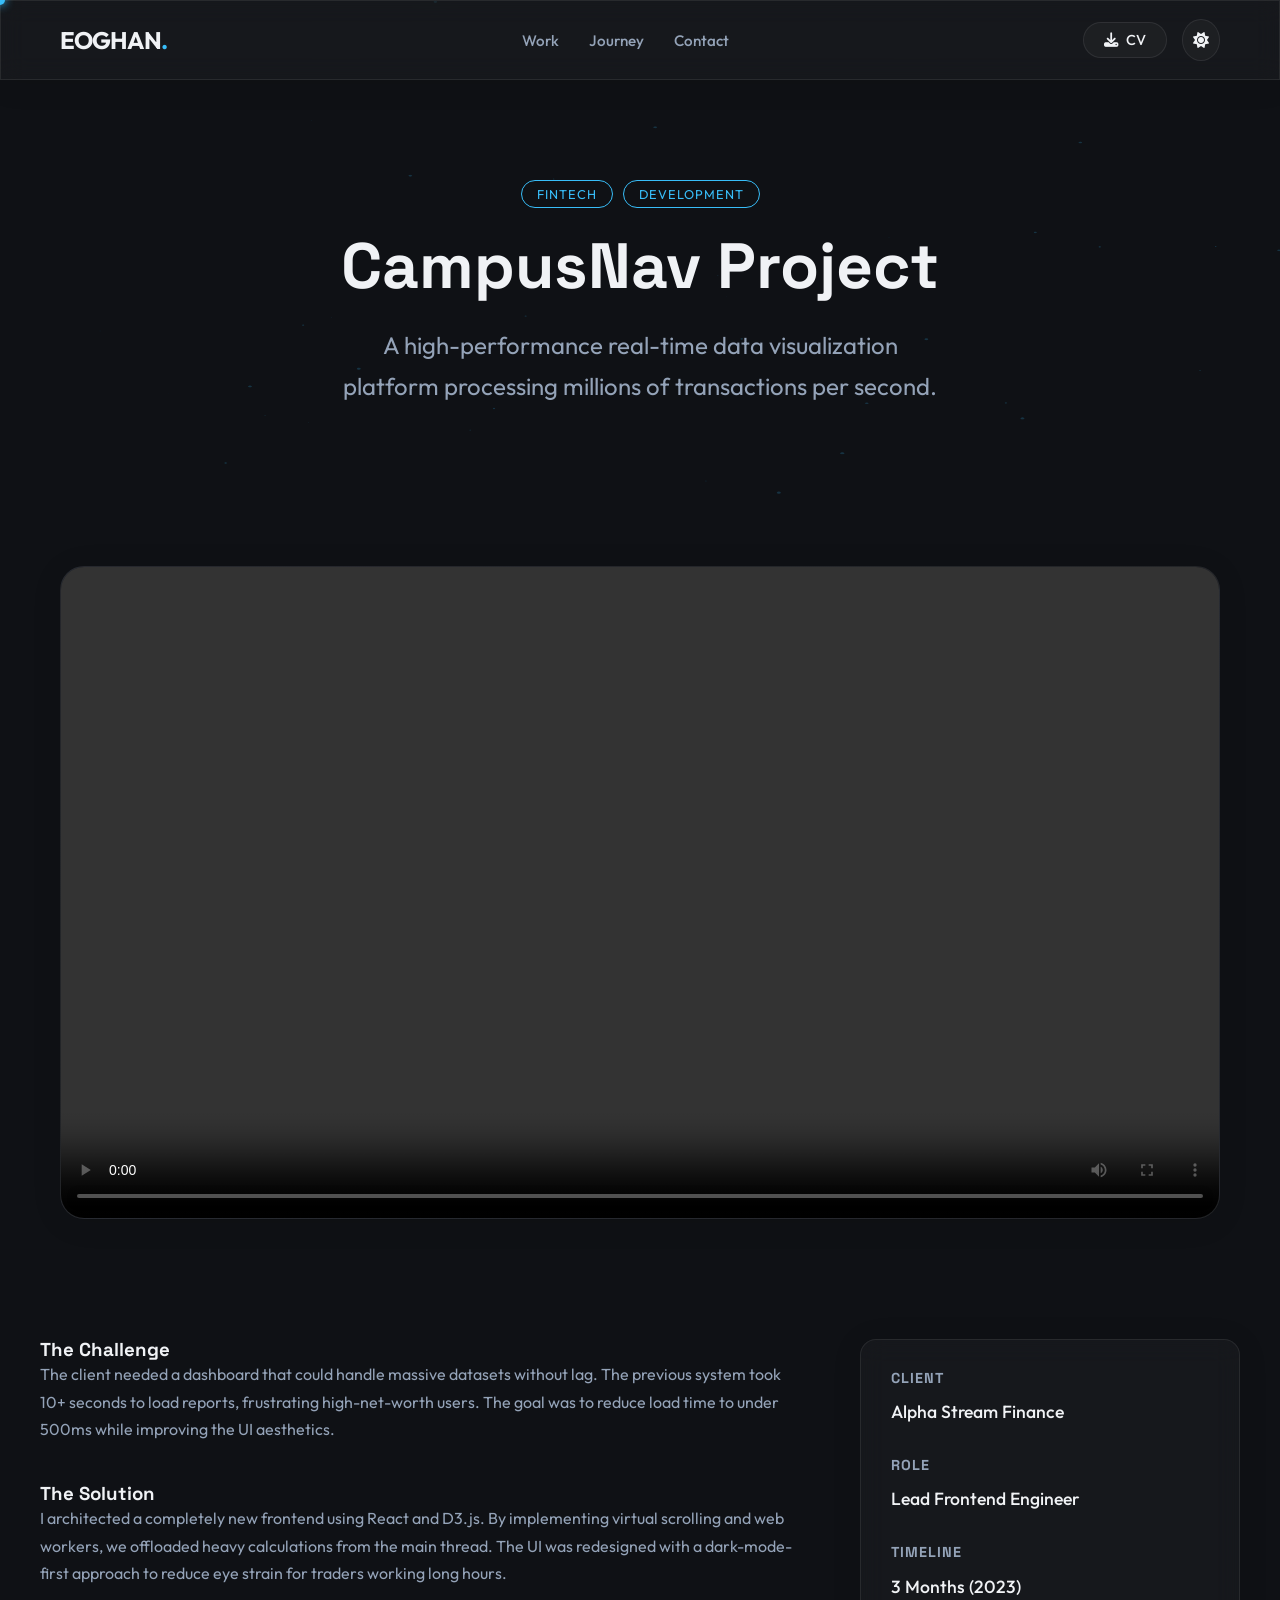
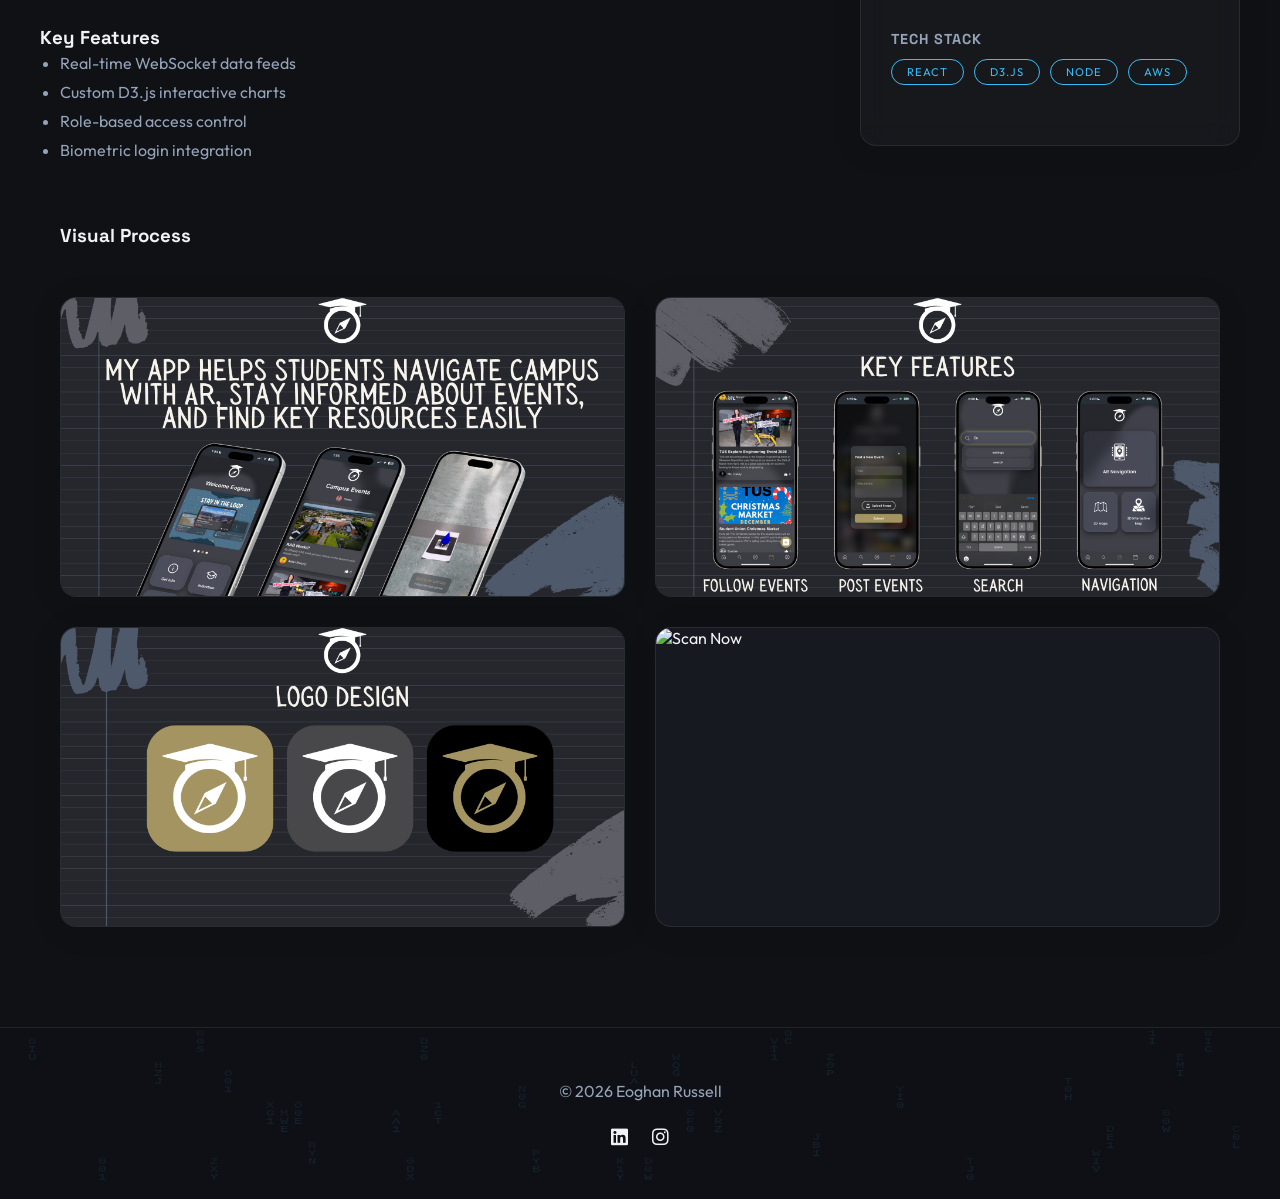
==== campusnav/index.html @ 0f32c93b "Update index.html" ====
<!DOCTYPE html>
<html lang="en">
<head>
    <meta charset="UTF-8">
    <meta name="viewport" content="width=device-width, initial-scale=1.0">
    <title>CampusNav Project</title>
    
    <link rel="icon" href="data:image/svg+xml,<svg xmlns=%22http://www.w3.org/2000/svg%22 viewBox=%220 0 100 100%22><text y=%22.9em%22 font-size=%2290%22 font-weight=%22bold%22 fill=%22%2338bdf8%22>E</text></svg>">

    <link rel="preconnect" href="https://fonts.googleapis.com">
    <link rel="preconnect" href="https://fonts.gstatic.com" crossorigin>
    <link href="https://fonts.googleapis.com/css2?family=Outfit:wght@300;400;600;800&family=Space+Grotesk:wght@300;500;700&display=swap" rel="stylesheet">
    <link rel="stylesheet" href="https://cdnjs.cloudflare.com/ajax/libs/font-awesome/6.4.0/css/all.min.css">

    <style>
        /* =========================================
           1. SHARED THEME & VARIABLES
           ========================================= */
        :root {
            --bg-color: #0f1115;
            --bg-secondary: #161920;
            --text-main: #f0f2f5;
            --text-muted: #94a3b8;
            --accent-main: #38bdf8; 
            --accent-glow: rgba(56, 189, 248, 0.4);
            --glass-bg: rgba(255, 255, 255, 0.03);
            --glass-border: rgba(255, 255, 255, 0.08);
            --shadow-soft: 0 10px 40px -10px rgba(0,0,0,0.5);
            --radius-sm: 8px;
            --radius-md: 16px;
            --radius-lg: 24px;
            --font-head: 'Space Grotesk', sans-serif;
            --font-body: 'Outfit', sans-serif;
            --nav-height: 80px;
        }

        [data-theme="light"] {
            --bg-color: #f8fafc;
            --bg-secondary: #ffffff;
            --text-main: #1e293b;
            --text-muted: #64748b;
            --accent-main: #0284c7; 
            --accent-glow: rgba(2, 132, 199, 0.3);
            --glass-bg: rgba(255, 255, 255, 0.6);
            --glass-border: rgba(0, 0, 0, 0.08);
            --shadow-soft: 0 10px 30px -10px rgba(0,0,0,0.1);
        }

        /* =========================================
           2. GLOBAL UTILITIES
           ========================================= */
        * { margin: 0; padding: 0; box-sizing: border-box; scroll-behavior: smooth; cursor: none; }
        
        body {
            background-color: var(--bg-color);
            color: var(--text-main);
            font-family: var(--font-body);
            overflow-x: hidden;
            transition: background-color 0.4s ease, color 0.4s ease;
        }

        /* ANIMATION WRAPPER */
        main {
            opacity: 0;
            transform: scale(0.98) translateY(20px);
            transition: opacity 0.8s ease-out, transform 0.8s cubic-bezier(0.22, 1, 0.36, 1);
        }
        
        main.loaded {
            opacity: 1;
            transform: scale(1) translateY(0);
        }

        ::-webkit-scrollbar { width: 8px; }
        ::-webkit-scrollbar-track { background: var(--bg-color); }
        ::-webkit-scrollbar-thumb { background: var(--accent-main); border-radius: 4px; }
        
        h1, h2, h3, h4 { font-family: var(--font-head); line-height: 1.2; }
        p { line-height: 1.7; margin-bottom: 20px; color: var(--text-muted); }
        a { text-decoration: none; color: inherit; transition: 0.3s; }
        ul { list-style: none; padding: 0; margin: 0; }

        .container { max-width: 1200px; margin: 0 auto; padding: 0 20px; }
        
        .glass {
            background: var(--glass-bg); backdrop-filter: blur(12px);
            -webkit-backdrop-filter: blur(12px); border: 1px solid var(--glass-border);
            box-shadow: 0 4px 30px rgba(0, 0, 0, 0.1);
        }

        /* =========================================
           3. CURSOR & NAV
           ========================================= */
        .cursor-dot {
            position: fixed; top: 0; left: 0; transform: translate(-50%, -50%);
            border-radius: 50%; z-index: 9999; pointer-events: none;
            width: 10px; height: 10px; background-color: var(--accent-main);
            box-shadow: 0 0 10px var(--accent-main); transition: width 0.2s, height 0.2s;
        }
        body.hovering .cursor-dot { width: 20px; height: 20px; opacity: 0.8; }
        
        .scroll-progress {
            position: fixed; top: 0; left: 0; height: 3px; background: var(--accent-main);
            width: 0%; z-index: 1001; transition: width 0.1s;
        }

        .navbar {
            position: fixed; top: 0; left: 0; width: 100%; height: var(--nav-height);
            z-index: 1000; transition: 0.4s; display: flex; align-items: center;
        }
        .navbar.scrolled {
            height: 70px; background: var(--bg-secondary);
            border-bottom: 1px solid var(--glass-border); opacity: 0.95;
        }
        .nav-container { display: flex; justify-content: space-between; align-items: center; width: 100%; }
        .logo { font-size: 1.5rem; font-weight: 700; letter-spacing: -1px; }
        
        .nav-links { display: flex; gap: 30px; align-items: center; list-style: none; }
        .nav-link { position: relative; font-weight: 500; font-size: 0.95rem; color: var(--text-muted); text-decoration: none; }
        .nav-link:hover { color: var(--accent-main); }
        
        .nav-actions { display: flex; align-items: center; gap: 15px; }
        .btn-cv {
            padding: 8px 20px; border: 1px solid var(--glass-border); background: var(--glass-bg);
            border-radius: 50px; font-size: 0.9rem; display: flex; align-items: center; gap: 8px;
            transition: 0.3s; color: var(--text-main); font-weight: 500;
        }
        .btn-cv:hover { border-color: var(--accent-main); color: var(--accent-main); background: rgba(56, 189, 248, 0.1); }
        .theme-toggle {
            cursor: pointer; padding: 10px; border-radius: 50%;
            background: var(--glass-bg); border: 1px solid var(--glass-border);
            color: var(--text-main); transition: 0.3s;
        }
        .theme-toggle:hover { background: var(--accent-main); color: #fff; }

        /* =========================================
           4. CASE STUDY STYLES
           ========================================= */
        .project-hero {
            position: relative; padding: 180px 0 100px; text-align: center;
        }
        .project-tags {
            display: inline-flex; gap: 10px; margin-bottom: 20px;
        }
        .tag {
            font-size: 0.8rem; padding: 5px 15px; border-radius: 50px;
            border: 1px solid var(--accent-main); color: var(--accent-main); letter-spacing: 1px;
            text-transform: uppercase;
        }
        .project-title {
            font-size: 4rem; margin-bottom: 20px;
        }
        .project-subtitle {
            font-size: 1.5rem; color: var(--text-muted); max-width: 600px; margin: 0 auto;
        }
        
        .project-image-showcase {
            width: 100%;
            /* This forces the box to always be 16:9 */
            aspect-ratio: 16 / 9; 
            height: auto; /* Allow height to adjust automatically */
            
            border-radius: var(--radius-lg); 
            margin: 60px 0;
            background: linear-gradient(135deg, var(--bg-secondary), var(--bg-color));
            border: 1px solid var(--glass-border); 
            overflow: hidden;
            display: flex; 
            align-items: center; 
            justify-content: center; 
            position: relative;
        }
        
        /* Video Styling */
        .project-video {
            width: 100%; 
            height: 100%; 
            object-fit: cover; 
            display: block; /* Removes extra space below video */
        }

        .content-block { padding: 60px 0; }
        .grid-2 { display: grid; grid-template-columns: 1fr 0.5fr; gap: 60px; }
        
        .info-card h4 { font-size: 0.9rem; text-transform: uppercase; letter-spacing: 1px; color: var(--text-muted); margin-bottom: 10px; }
        .info-card p { font-size: 1.1rem; color: var(--text-main); font-weight: 500; }
        .info-card { margin-bottom: 30px; }

        .gallery-grid { display: grid; grid-template-columns: 1fr 1fr; gap: 30px; margin: 50px 0; }
        .gallery-item {
            height: 300px; background: var(--bg-secondary); border-radius: var(--radius-md);
            border: 1px solid var(--glass-border); 
            display: flex; align-items: center; justify-content: center;
            overflow: hidden; /* Ensures image stays inside rounded corners */
            transition: 0.3s;
        }
        .gallery-item img {
            width: 100%; height: 100%; object-fit: cover;
            transition: transform 0.5s ease;
        }
        .gallery-item:hover { transform: translateY(-5px); box-shadow: var(--shadow-soft); }
        .gallery-item:hover img { transform: scale(1.05); }

        .btn-primary {
            padding: 12px 30px; border-radius: 50px; font-weight: 600; cursor: pointer;
            border: none; transition: 0.3s; display: inline-flex; align-items: center; gap: 10px;
            background: var(--accent-main); color: #fff;
        }
        [data-theme="dark"] .btn-primary { color: #000; }

        footer {
            position: relative; padding: 50px 0; text-align: center; border-top: 1px solid var(--glass-border); 
            margin-top: 100px; overflow: hidden;
        }
        #matrix-canvas { position: absolute; top: 0; left: 0; width: 100%; height: 100%; z-index: 0; opacity: 0.1; }
        .footer-content { position: relative; z-index: 1; }
        #particles-js { position: absolute; top: 0; left: 0; width: 100%; height: 100%; z-index: -1; }

        @media (max-width: 900px) {
            * { cursor: default; } 
            .cursor-dot { display: none; }
            .nav-links { display: none; }
            .nav-actions { margin-left: auto; } 
            
            .container { padding: 0 30px !important; }
            .project-hero { padding: 120px 0 60px; }
            
            .grid-2 { grid-template-columns: 1fr; gap: 30px; }
            .project-title { font-size: 2.5rem; }
            .gallery-grid { grid-template-columns: 1fr; }
       
        }
    </style>
</head>
<body data-theme="dark">

    <div class="cursor-dot" data-cursor-dot></div>
    <div class="scroll-progress" id="scrollProgress"></div>

    <nav class="navbar glass">
        <div class="container nav-container">
            <a href="/" class="logo">EOGHAN<span style="color:var(--accent-main)">.</span></a>
            <ul class="nav-links">
                <li><a href="#" class="nav-link" data-target="projects">Work</a></li>
                <li><a href="#" class="nav-link" data-target="about">Journey</a></li>
                <li><a href="#" class="nav-link" data-target="contact">Contact</a></li>
            </ul>
            <div class="nav-actions">
                <a href="../assets/CV_Eoghan_Russell.pdf" class="btn-cv" download><i class="fas fa-download"></i> CV</a>
                <div class="theme-toggle" id="theme-btn"><i class="fas fa-sun"></i></div>
            </div>
        </div>
    </nav>

    <main>
        <header class="project-hero">
            <canvas id="particles-js"></canvas>
            <div class="container">
                <div class="project-tags">
                    <span class="tag">Fintech</span>
                    <span class="tag">Development</span>
                </div>
                <h1 class="project-title">CampusNav Project</h1>
                <p class="project-subtitle">A high-performance real-time data visualization platform processing millions of transactions per second.</p>
            </div>
        </header>

        <div class="container">
            <div class="project-image-showcase glass">
                <video class="project-video" controls>
                    <source src="../assets/campusnavvid.mp4" type="video/mp4">
                    Your browser does not support the video tag.
                </video>
            </div>
        </div>

        <section class="container content-block">
            <div class="grid-2">
                <div class="main-text">
                    <h3>The Challenge</h3>
                    <p>The client needed a dashboard that could handle massive datasets without lag. The previous system took 10+ seconds to load reports, frustrating high-net-worth users. The goal was to reduce load time to under 500ms while improving the UI aesthetics.</p>
                    
                    <h3 style="margin-top:40px;">The Solution</h3>
                    <p>I architected a completely new frontend using React and D3.js. By implementing virtual scrolling and web workers, we offloaded heavy calculations from the main thread. The UI was redesigned with a dark-mode-first approach to reduce eye strain for traders working long hours.</p>
                    
                    <h3 style="margin-top:40px;">Key Features</h3>
                    <ul style="list-style:disc; padding-left:20px; color:var(--text-muted); line-height:1.8;">
                        <li>Real-time WebSocket data feeds</li>
                        <li>Custom D3.js interactive charts</li>
                        <li>Role-based access control</li>
                        <li>Biometric login integration</li>
                    </ul>
                </div>

                <div class="sidebar glass" style="padding: 30px; border-radius: var(--radius-md); height: fit-content;">
                    <div class="info-card">
                        <h4>Client</h4>
                        <p>Alpha Stream Finance</p>
                    </div>
                    <div class="info-card">
                        <h4>Role</h4>
                        <p>Lead Frontend Engineer</p>
                    </div>
                    <div class="info-card">
                        <h4>Timeline</h4>
                        <p>3 Months (2023)</p>
                    </div>
                    <div class="info-card">
                        <h4>Tech Stack</h4>
                        <div style="display:flex; flex-wrap:wrap; gap:10px; margin-top:10px;">
                            <span class="tag" style="font-size:0.7rem;">React</span>
                            <span class="tag" style="font-size:0.7rem;">D3.js</span>
                            <span class="tag" style="font-size:0.7rem;">Node</span>
                            <span class="tag" style="font-size:0.7rem;">AWS</span>
                        </div>
                    </div>
                </div>
            </div>
        </section>

        <section class="container">
            <h3>Visual Process</h3>
            <div class="gallery-grid">
                <div class="gallery-item glass">
                    <img src="../assets/apphelps.png" alt="App Helps">
                </div>
                <div class="gallery-item glass">
                    <img src="../assets/keyfeatures.png" alt="Key Features">
                </div>
                <div class="gallery-item glass">
                    <img src="../assets/logodesign.png" alt="Logo Design">
                </div>
                <div class="gallery-item glass">
                    <img src="../assets/scannow.png" alt="Scan Now">
                </div>
            </div>
        </section>

        <footer>
            <canvas id="matrix-canvas"></canvas>
            <div class="container footer-content">
                <p style="color:var(--text-muted)">&copy; 2026 Eoghan Russell</p>
                <div style="margin-top:20px; font-size:1.2rem;">
                    <a href="https://www.linkedin.com/in/eoghan-russell/" target="_blank">
                        <i class="fab fa-linkedin" style="margin:0 10px;"></i>
                    </a>
                    <a href="https://www.instagram.com/eoghanruss" target="_blank">
                        <i class="fab fa-instagram" style="margin:0 10px;"></i>
                    </a>
                </div>
            </div>
        </footer>
    </main>


    <script>
        // TRIGGER PAGE ANIMATION
        window.addEventListener('load', () => {
            window.scrollTo(0, 0);
            document.querySelector('main').classList.add('loaded');
        });

        // 1. CURSOR
        const cursorDot = document.querySelector('[data-cursor-dot]');
        window.addEventListener('mousemove', function(e) {
            cursorDot.style.left = `${e.clientX}px`;
            cursorDot.style.top = `${e.clientY}px`;
        });
        document.querySelectorAll('a, button, .gallery-item').forEach(el => {
            el.addEventListener('mouseenter', () => document.body.classList.add('hovering'));
            el.addEventListener('mouseleave', () => document.body.classList.remove('hovering'));
        });

        // 2. SCROLL PROGRESS
        window.addEventListener('scroll', () => {
            const winScroll = document.body.scrollTop || document.documentElement.scrollTop;
            const height = document.documentElement.scrollHeight - document.documentElement.clientHeight;
            const scrolled = (winScroll / height) * 100;
            document.getElementById("scrollProgress").style.width = scrolled + "%";
            const nav = document.querySelector('.navbar');
            if(window.scrollY > 50) nav.classList.add('scrolled');
            else nav.classList.remove('scrolled');
        });

        // 3. THEME
        const themeBtn = document.getElementById('theme-btn');
        const body = document.body;
        if(body.getAttribute('data-theme') === 'light') { themeBtn.innerHTML = '<i class="fas fa-moon"></i>'; } 
        else { themeBtn.innerHTML = '<i class="fas fa-sun"></i>'; }
        themeBtn.addEventListener('click', () => {
            if(body.getAttribute('data-theme') === 'light') {
                body.setAttribute('data-theme', 'dark');
                themeBtn.innerHTML = '<i class="fas fa-sun"></i>';
            } else {
                body.setAttribute('data-theme', 'light');
                themeBtn.innerHTML = '<i class="fas fa-moon"></i>';
            }
        });

        // 4. PARTICLES
        const pCanvas = document.getElementById('particles-js');
        const pCtx = pCanvas.getContext('2d');
        pCanvas.width = window.innerWidth;
        pCanvas.height = window.innerHeight;
        let particles = [];
        class Particle {
            constructor() {
                this.x = Math.random() * pCanvas.width;
                this.y = Math.random() * pCanvas.height;
                this.size = Math.random() * 2;
                this.speedX = Math.random() * 0.5 - 0.25;
                this.speedY = Math.random() * 0.5 - 0.25;
            }
            update() {
                this.x += this.speedX; this.y += this.speedY;
                if(this.x > pCanvas.width || this.x < 0) this.speedX *= -1;
                if(this.y > pCanvas.height || this.y < 0) this.speedY *= -1;
            }
            draw() {
                const isLight = document.body.getAttribute('data-theme') === 'light';
                pCtx.fillStyle = isLight ? 'rgba(2, 132, 199, 0.2)' : 'rgba(56, 189, 248, 0.2)';
                pCtx.beginPath(); pCtx.arc(this.x, this.y, this.size, 0, Math.PI * 2); pCtx.fill();
            }
        }
        function initParticles() { particles = []; for(let j=0; j<40; j++) particles.push(new Particle()); }
        function animateParticles() {
            pCtx.clearRect(0,0, pCanvas.width, pCanvas.height);
            particles.forEach(p => { p.update(); p.draw(); });
            requestAnimationFrame(animateParticles);
        }
        initParticles(); animateParticles();

        // 5. MATRIX
        const mCanvas = document.getElementById('matrix-canvas');
        const mCtx = mCanvas.getContext('2d');
        mCanvas.width = window.innerWidth; mCanvas.height = 300;
        const letters = "01010101ABCDEFGHIJKLMNOPQRSTUVWXYZ";
        const fontSize = 14;
        const columns = mCanvas.width / fontSize;
        const drops = Array(Math.floor(columns)).fill(1);
        function drawMatrix() {
            const isLight = document.body.getAttribute('data-theme') === 'light';
            mCtx.fillStyle = isLight ? 'rgba(248, 250, 252, 0.1)' : 'rgba(15, 17, 21, 0.1)';
            mCtx.fillRect(0, 0, mCanvas.width, mCanvas.height);
            mCtx.fillStyle = isLight ? '#0284c7' : '#38bdf8';
            mCtx.font = fontSize + "px monospace";
            for(let k=0; k<drops.length; k++) {
                const text = letters.charAt(Math.floor(Math.random()*letters.length));
                mCtx.fillText(text, k*fontSize, drops[k]*fontSize);
                if(drops[k]*fontSize > mCanvas.height && Math.random() > 0.975) drops[k] = 0;
                drops[k]++;
            }
        }
        setInterval(drawMatrix, 50);

        // --- CLEAN URL NAVIGATION ---
        document.querySelectorAll('.nav-link').forEach(link => {
            link.addEventListener('click', (e) => {
                e.preventDefault();
                const section = link.getAttribute('data-target');
                sessionStorage.setItem('scrollTarget', section);
                window.location.href = '/'; 
            });
        });


        window.addEventListener('resize', () => {
            pCanvas.width = window.innerWidth;
            mCanvas.width = window.innerWidth;
            initParticles();
        });
    </script>
</body>
</html>
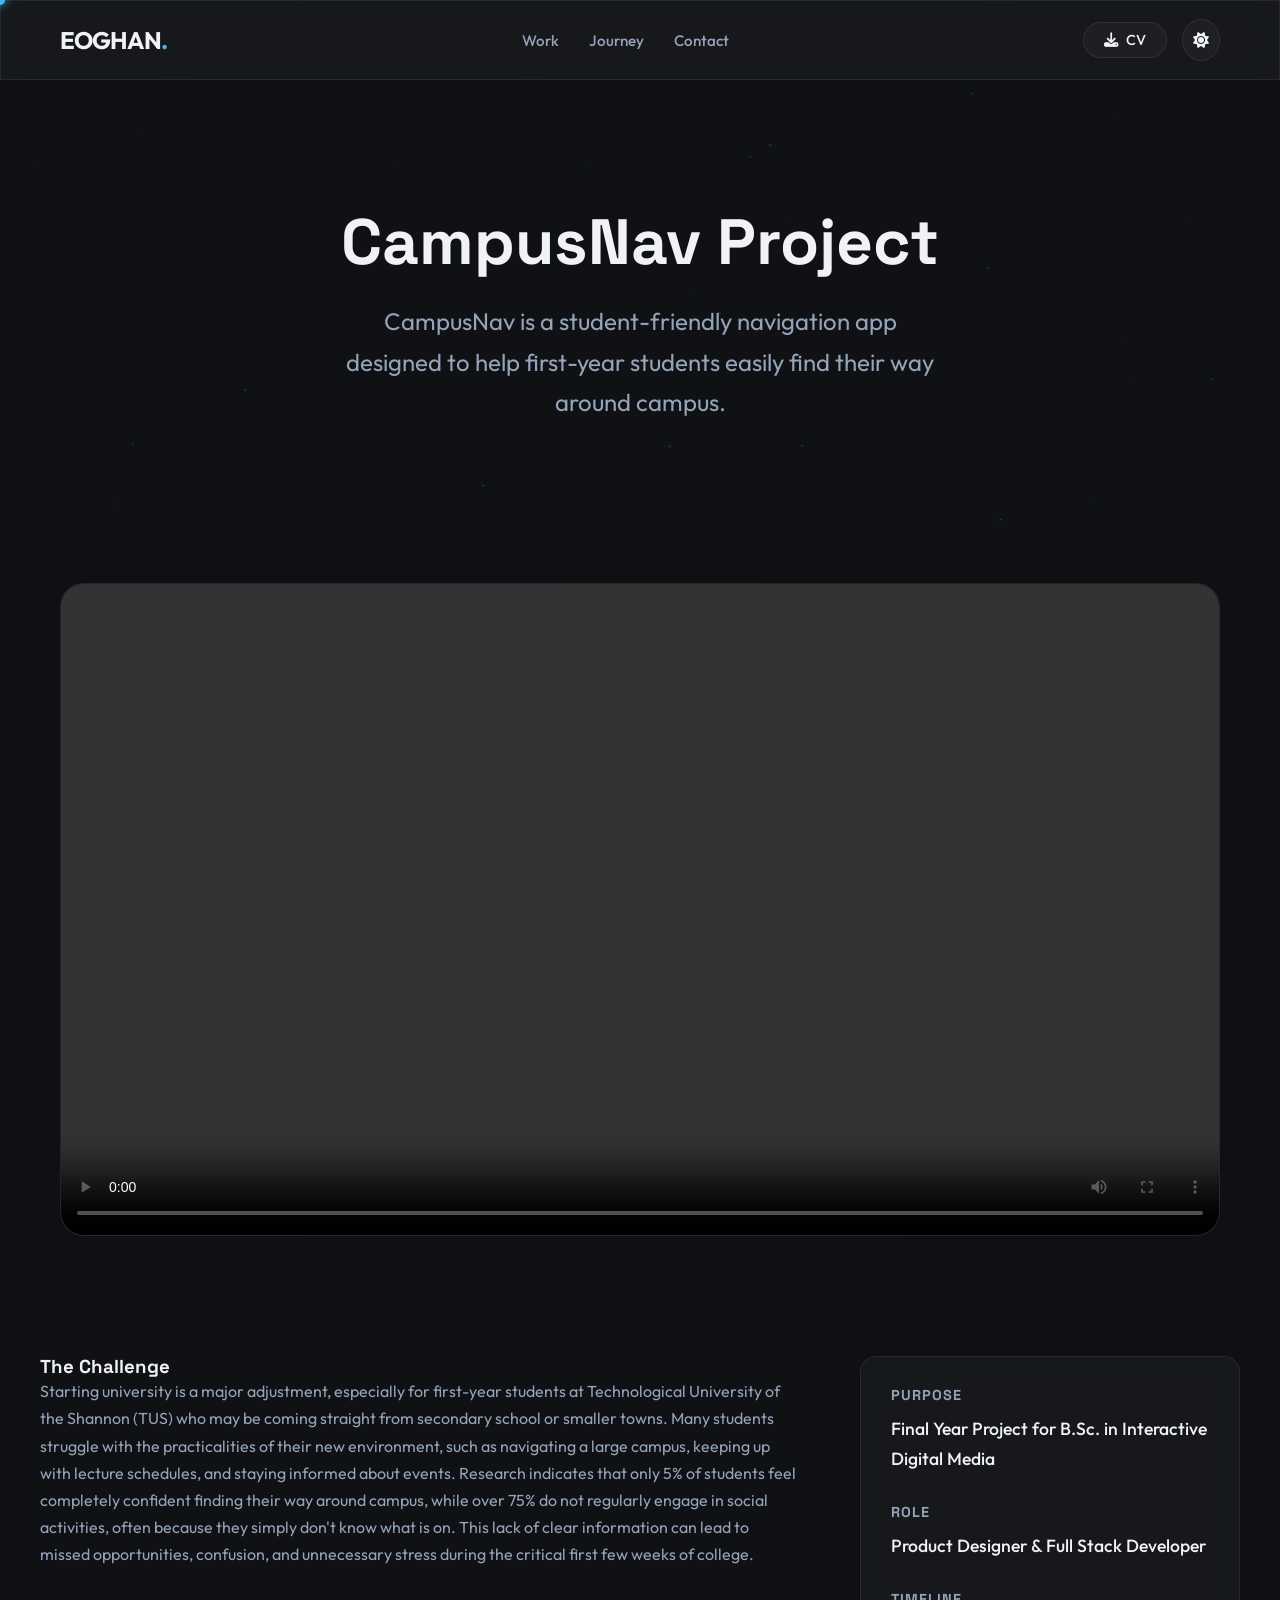
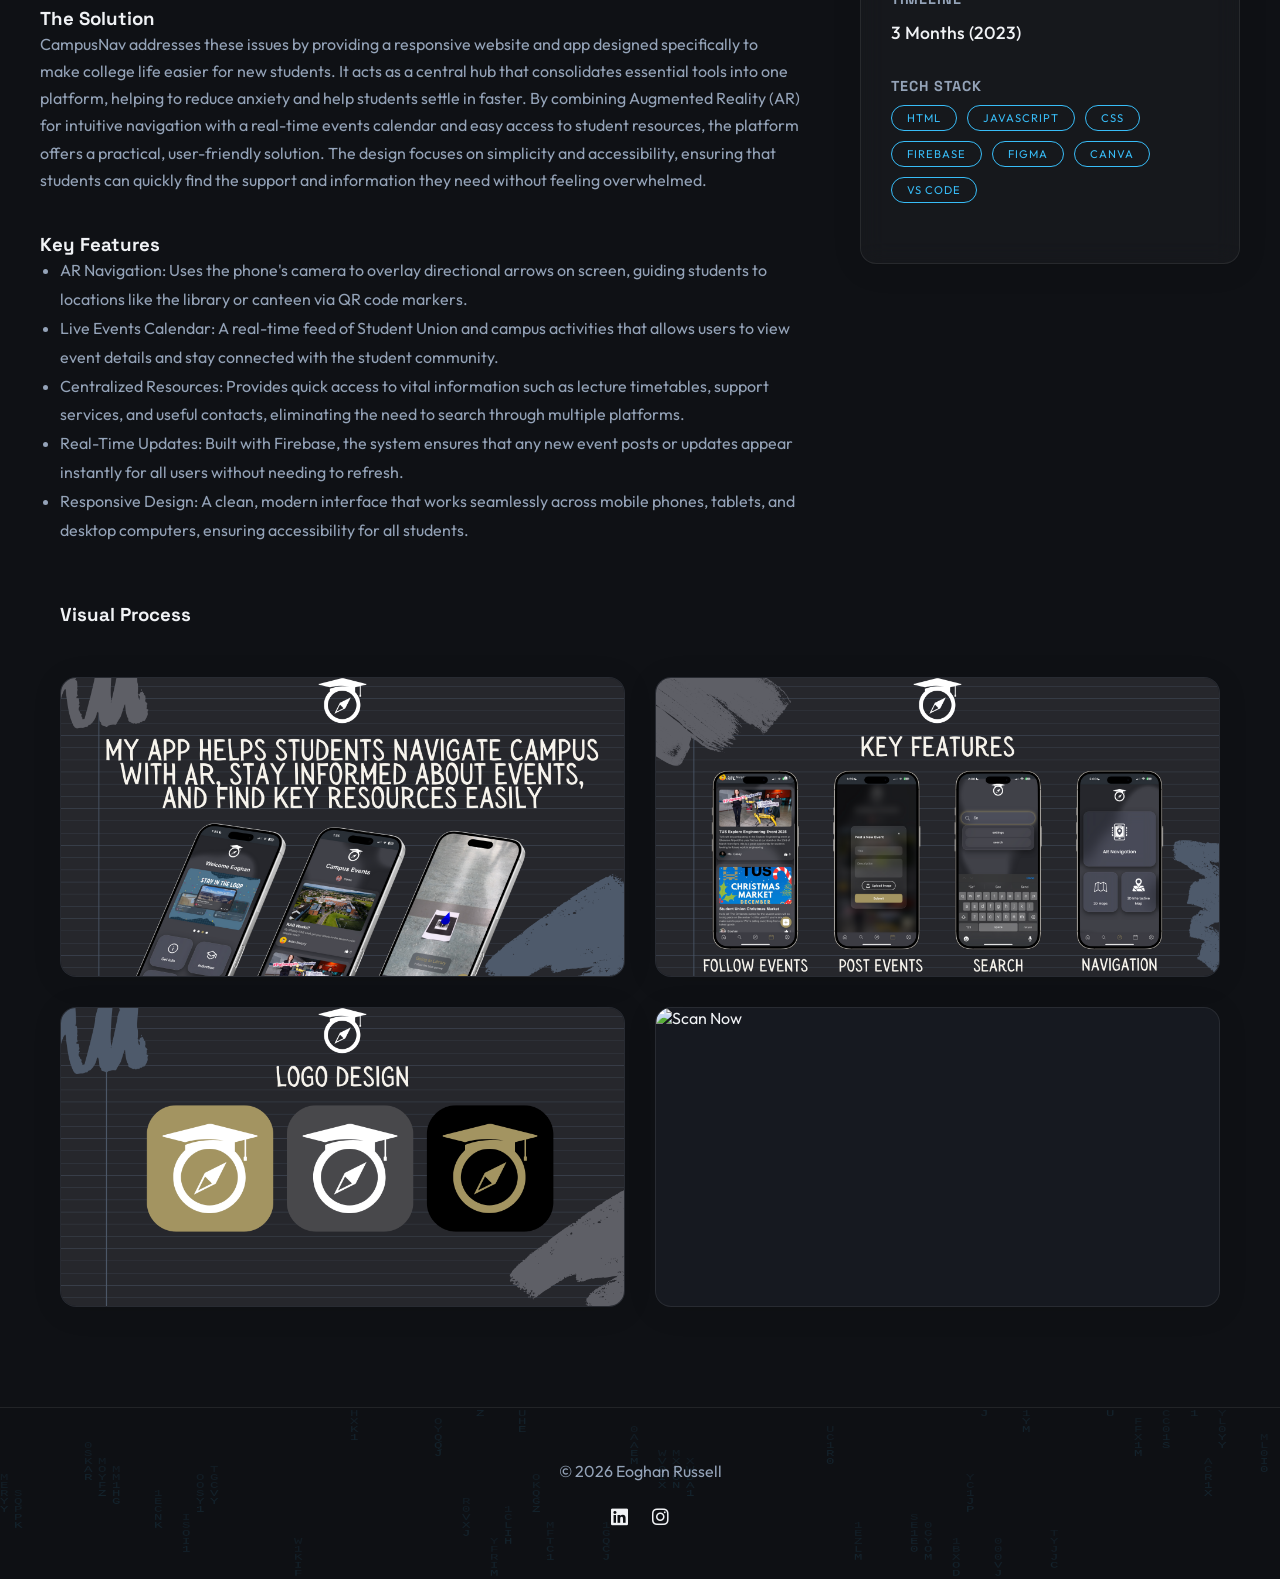
==== commit 192802d7: "Update index.html" ====
--- a/campusnav/index.html
+++ b/campusnav/index.html
@@ -257,11 +257,10 @@
             <canvas id="particles-js"></canvas>
             <div class="container">
                 <div class="project-tags">
-                    <span class="tag">Fintech</span>
-                    <span class="tag">Development</span>
+
                 </div>
                 <h1 class="project-title">CampusNav Project</h1>
-                <p class="project-subtitle">A high-performance real-time data visualization platform processing millions of transactions per second.</p>
+                <p class="project-subtitle">CampusNav is a student-friendly navigation app designed to help first-year students easily find their way around campus.</p>
             </div>
         </header>
 
@@ -278,28 +277,29 @@
             <div class="grid-2">
                 <div class="main-text">
                     <h3>The Challenge</h3>
-                    <p>The client needed a dashboard that could handle massive datasets without lag. The previous system took 10+ seconds to load reports, frustrating high-net-worth users. The goal was to reduce load time to under 500ms while improving the UI aesthetics.</p>
+                    <p>Starting university is a major adjustment, especially for first-year students at Technological University of the Shannon (TUS) who may be coming straight from secondary school or smaller towns. Many students struggle with the practicalities of their new environment, such as navigating a large campus, keeping up with lecture schedules, and staying informed about events. Research indicates that only 5% of students feel completely confident finding their way around campus, while over 75% do not regularly engage in social activities, often because they simply don't know what is on. This lack of clear information can lead to missed opportunities, confusion, and unnecessary stress during the critical first few weeks of college.</p>
                     
                     <h3 style="margin-top:40px;">The Solution</h3>
-                    <p>I architected a completely new frontend using React and D3.js. By implementing virtual scrolling and web workers, we offloaded heavy calculations from the main thread. The UI was redesigned with a dark-mode-first approach to reduce eye strain for traders working long hours.</p>
+                    <p>CampusNav addresses these issues by providing a responsive website and app designed specifically to make college life easier for new students. It acts as a central hub that consolidates essential tools into one platform, helping to reduce anxiety and help students settle in faster. By combining Augmented Reality (AR) for intuitive navigation with a real-time events calendar and easy access to student resources, the platform offers a practical, user-friendly solution. The design focuses on simplicity and accessibility, ensuring that students can quickly find the support and information they need without feeling overwhelmed.</p>
                     
                     <h3 style="margin-top:40px;">Key Features</h3>
                     <ul style="list-style:disc; padding-left:20px; color:var(--text-muted); line-height:1.8;">
-                        <li>Real-time WebSocket data feeds</li>
-                        <li>Custom D3.js interactive charts</li>
-                        <li>Role-based access control</li>
-                        <li>Biometric login integration</li>
+                        <li>AR Navigation: Uses the phone's camera to overlay directional arrows on screen, guiding students to locations like the library or canteen via QR code markers.</li>
+                        <li>Live Events Calendar: A real-time feed of Student Union and campus activities that allows users to view event details and stay connected with the student community.</li>
+                        <li>Centralized Resources: Provides quick access to vital information such as lecture timetables, support services, and useful contacts, eliminating the need to search through multiple platforms.</li>
+                        <li>Real-Time Updates: Built with Firebase, the system ensures that any new event posts or updates appear instantly for all users without needing to refresh.</li>
+                        <li>Responsive Design: A clean, modern interface that works seamlessly across mobile phones, tablets, and desktop computers, ensuring accessibility for all students.</li>
                     </ul>
                 </div>
 
                 <div class="sidebar glass" style="padding: 30px; border-radius: var(--radius-md); height: fit-content;">
                     <div class="info-card">
-                        <h4>Client</h4>
-                        <p>Alpha Stream Finance</p>
+                        <h4>Purpose</h4>
+                        <p>Final Year Project for B.Sc. in Interactive Digital Media</p>
                     </div>
                     <div class="info-card">
                         <h4>Role</h4>
-                        <p>Lead Frontend Engineer</p>
+                        <p>Product Designer & Full Stack Developer</p>
                     </div>
                     <div class="info-card">
                         <h4>Timeline</h4>
@@ -308,10 +308,13 @@
                     <div class="info-card">
                         <h4>Tech Stack</h4>
                         <div style="display:flex; flex-wrap:wrap; gap:10px; margin-top:10px;">
-                            <span class="tag" style="font-size:0.7rem;">React</span>
-                            <span class="tag" style="font-size:0.7rem;">D3.js</span>
-                            <span class="tag" style="font-size:0.7rem;">Node</span>
-                            <span class="tag" style="font-size:0.7rem;">AWS</span>
+                            <span class="tag" style="font-size:0.7rem;">HTML</span>
+                            <span class="tag" style="font-size:0.7rem;">Javascript</span>
+                            <span class="tag" style="font-size:0.7rem;">CSS</span>
+                            <span class="tag" style="font-size:0.7rem;">Firebase</span>
+                            <span class="tag" style="font-size:0.7rem;">Figma</span>
+                            <span class="tag" style="font-size:0.7rem;">Canva</span>
+                            <span class="tag" style="font-size:0.7rem;">VS Code</span>
                         </div>
                     </div>
                 </div>
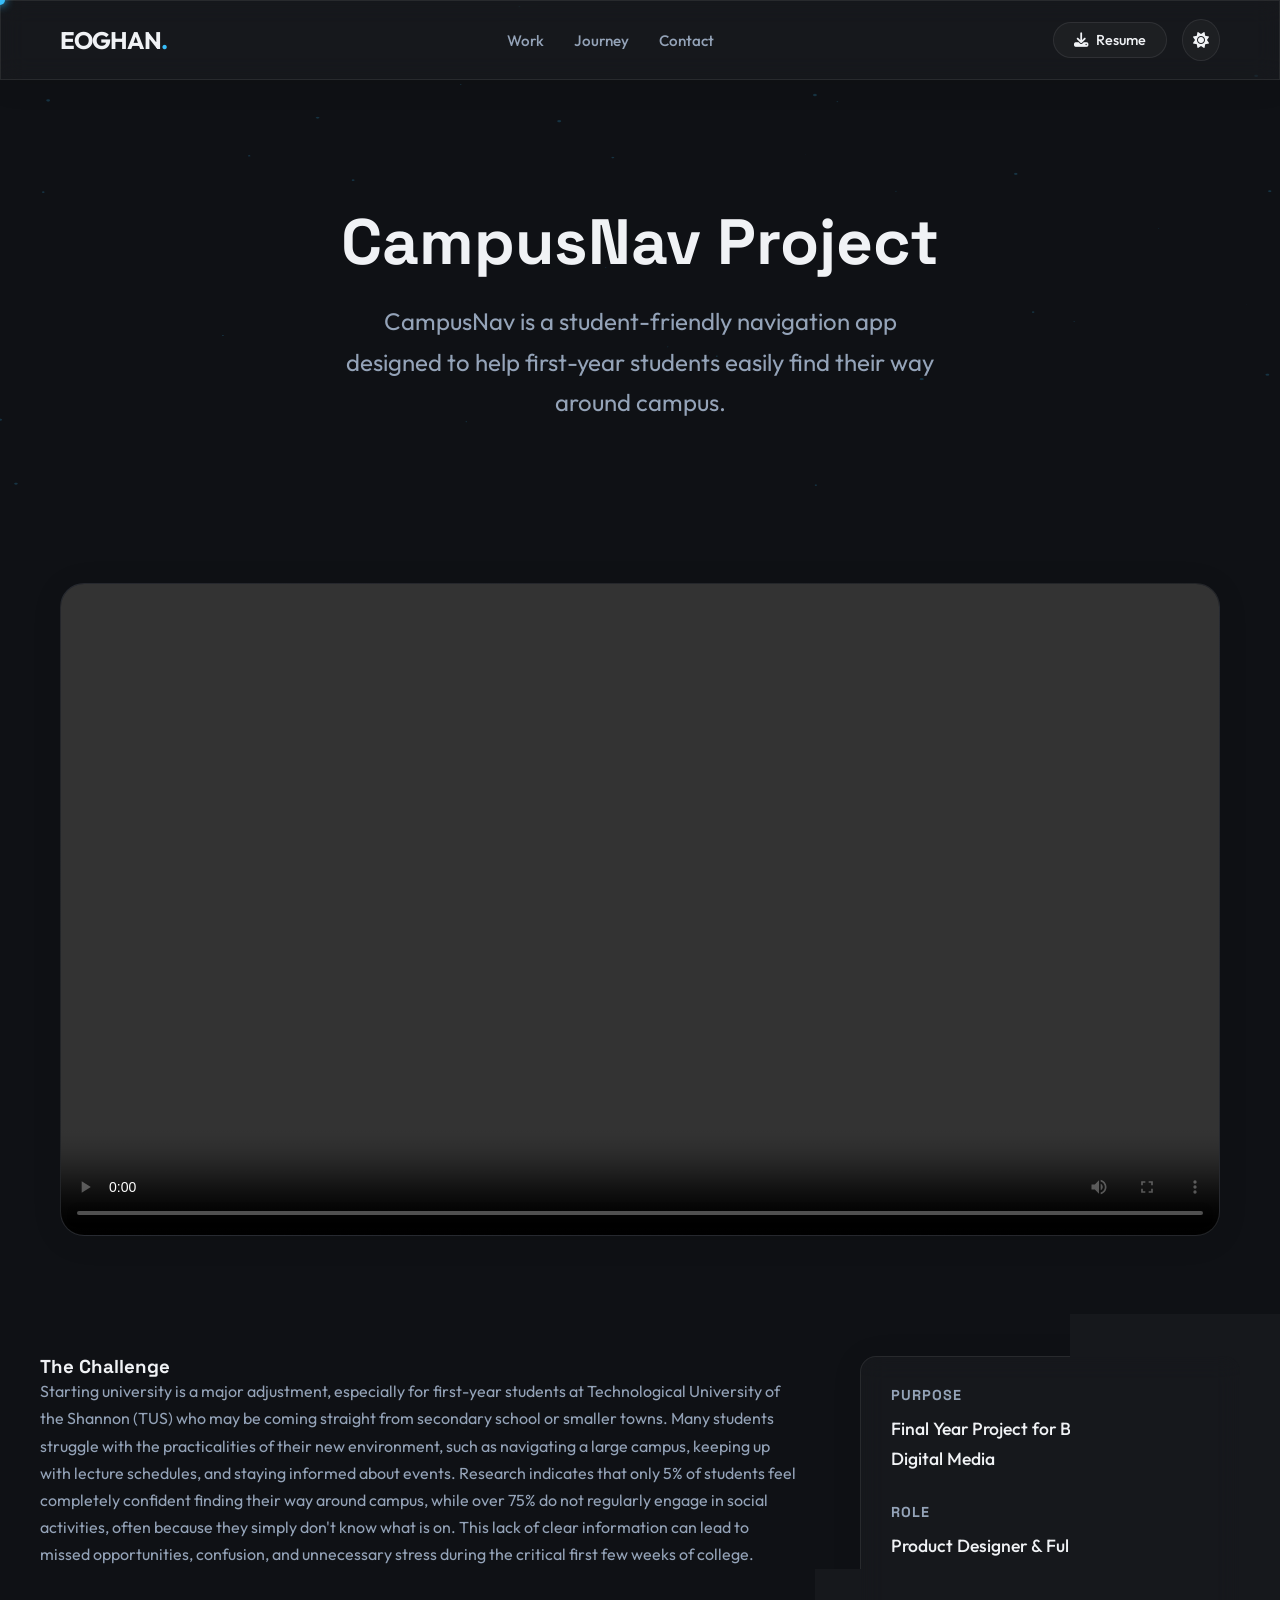
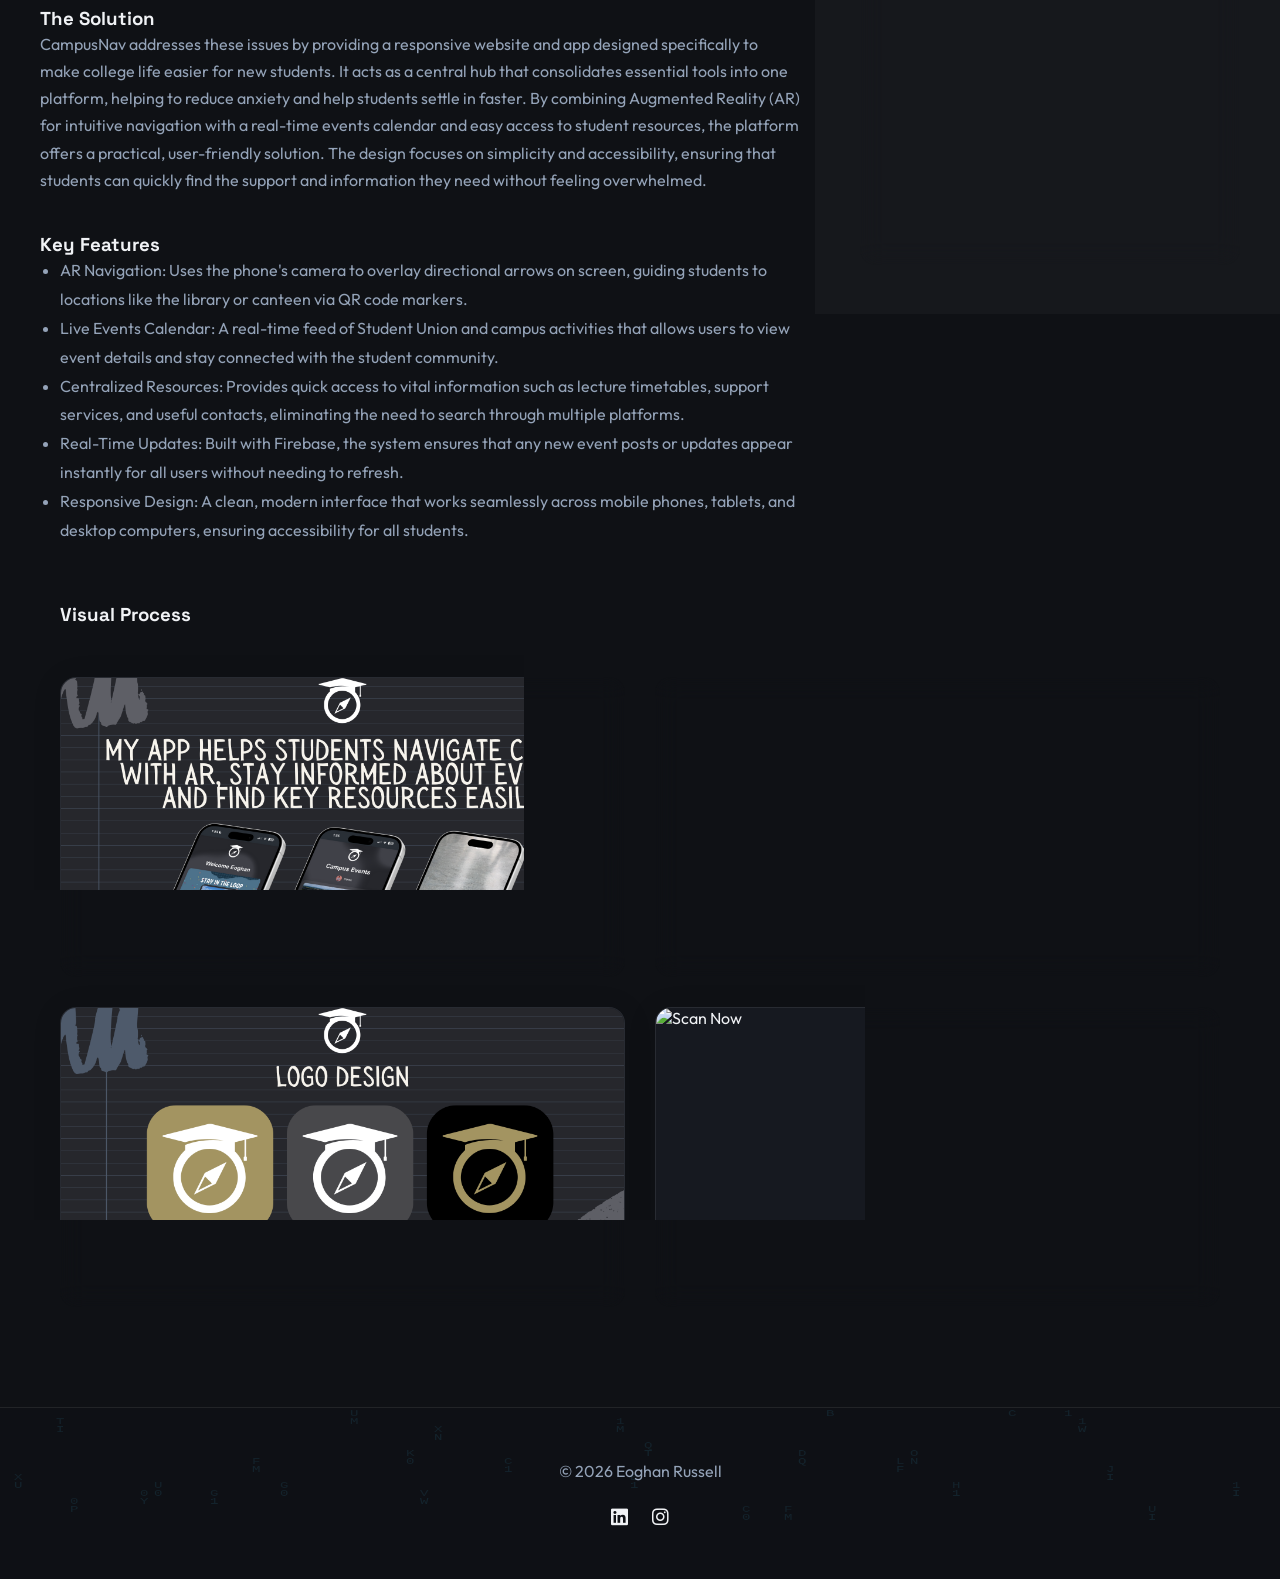
==== commit 714dfe74: "Update index.html" ====
--- a/campusnav/index.html
+++ b/campusnav/index.html
@@ -246,7 +246,7 @@
                 <li><a href="#" class="nav-link" data-target="contact">Contact</a></li>
             </ul>
             <div class="nav-actions">
-                <a href="../assets/CV_Eoghan_Russell.pdf" class="btn-cv" download><i class="fas fa-download"></i> CV</a>
+                <a href="../assets/EoghanRussellResume.pdf" class="btn-cv" download><i class="fas fa-download"></i> Resume</a>
                 <div class="theme-toggle" id="theme-btn"><i class="fas fa-sun"></i></div>
             </div>
         </div>
@@ -303,7 +303,7 @@
                     </div>
                     <div class="info-card">
                         <h4>Timeline</h4>
-                        <p>3 Months (2023)</p>
+                        <p>6 Months (2025)</p>
                     </div>
                     <div class="info-card">
                         <h4>Tech Stack</h4>
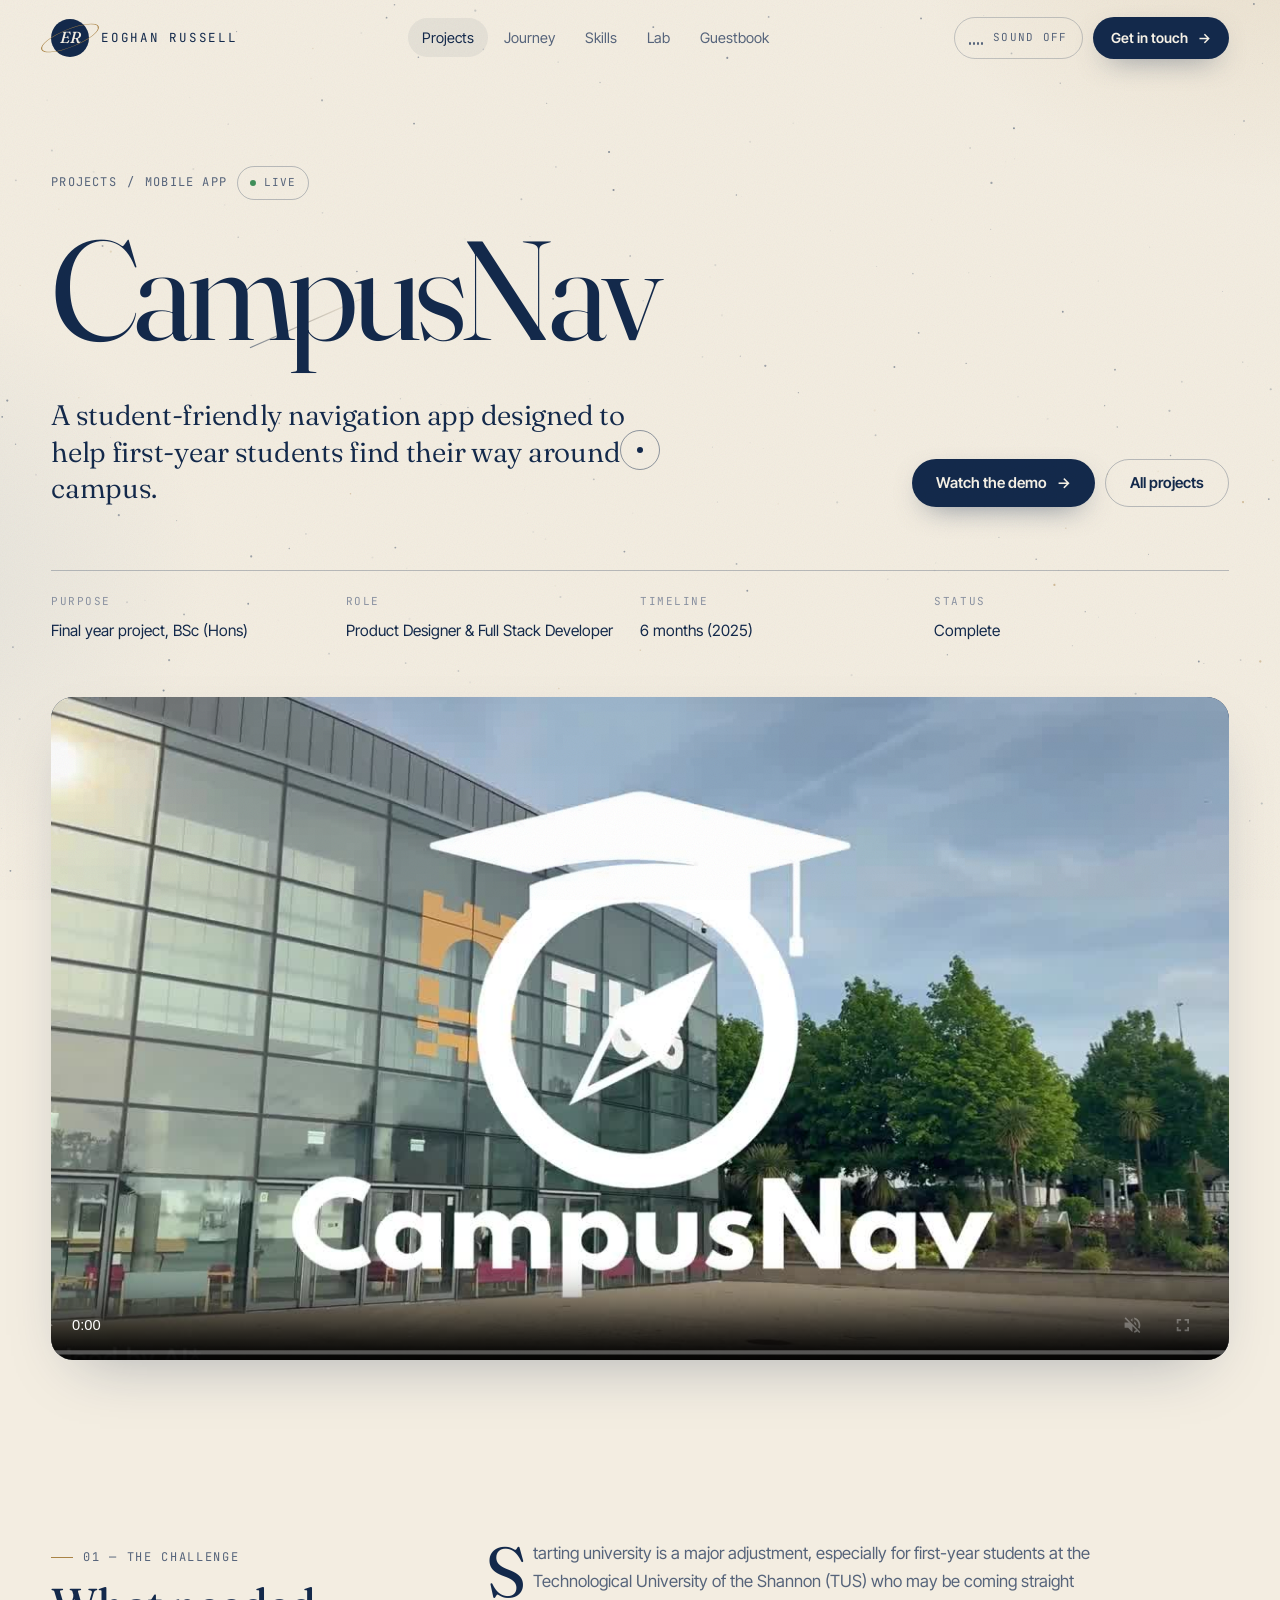
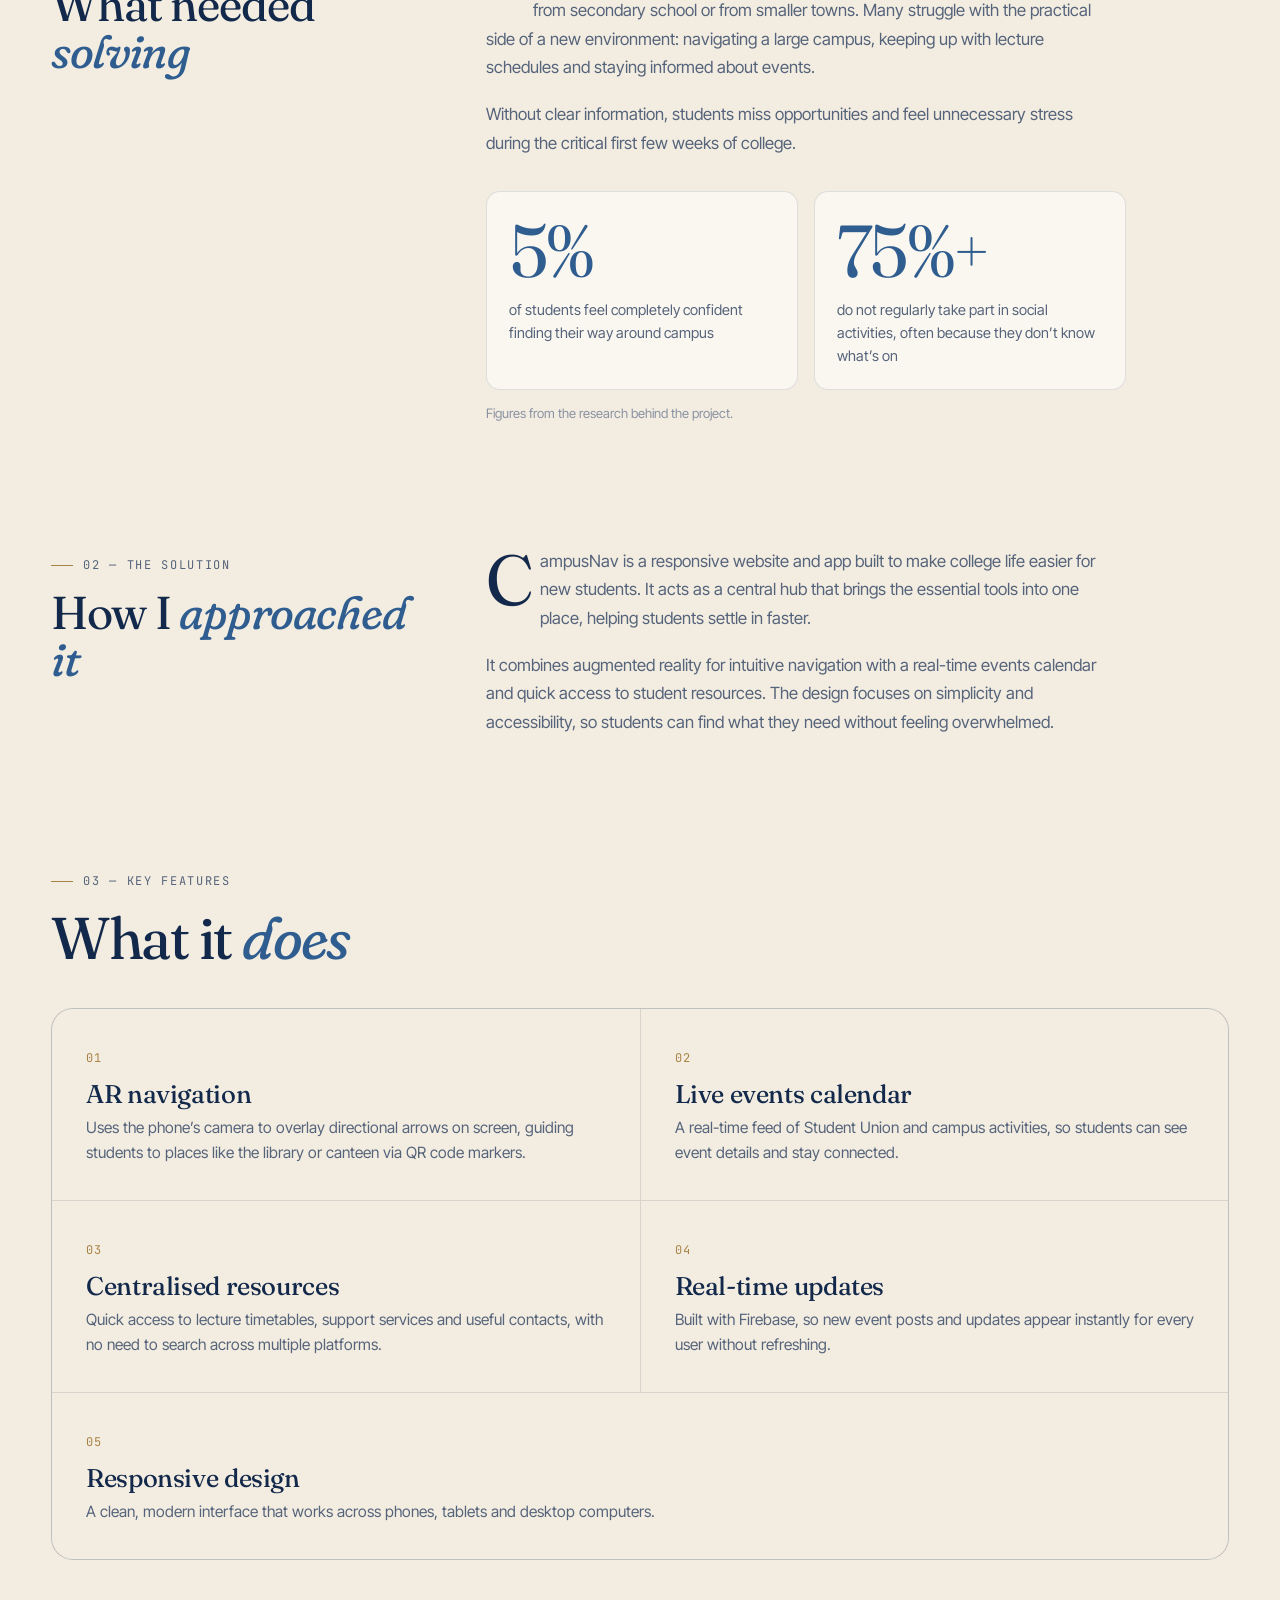
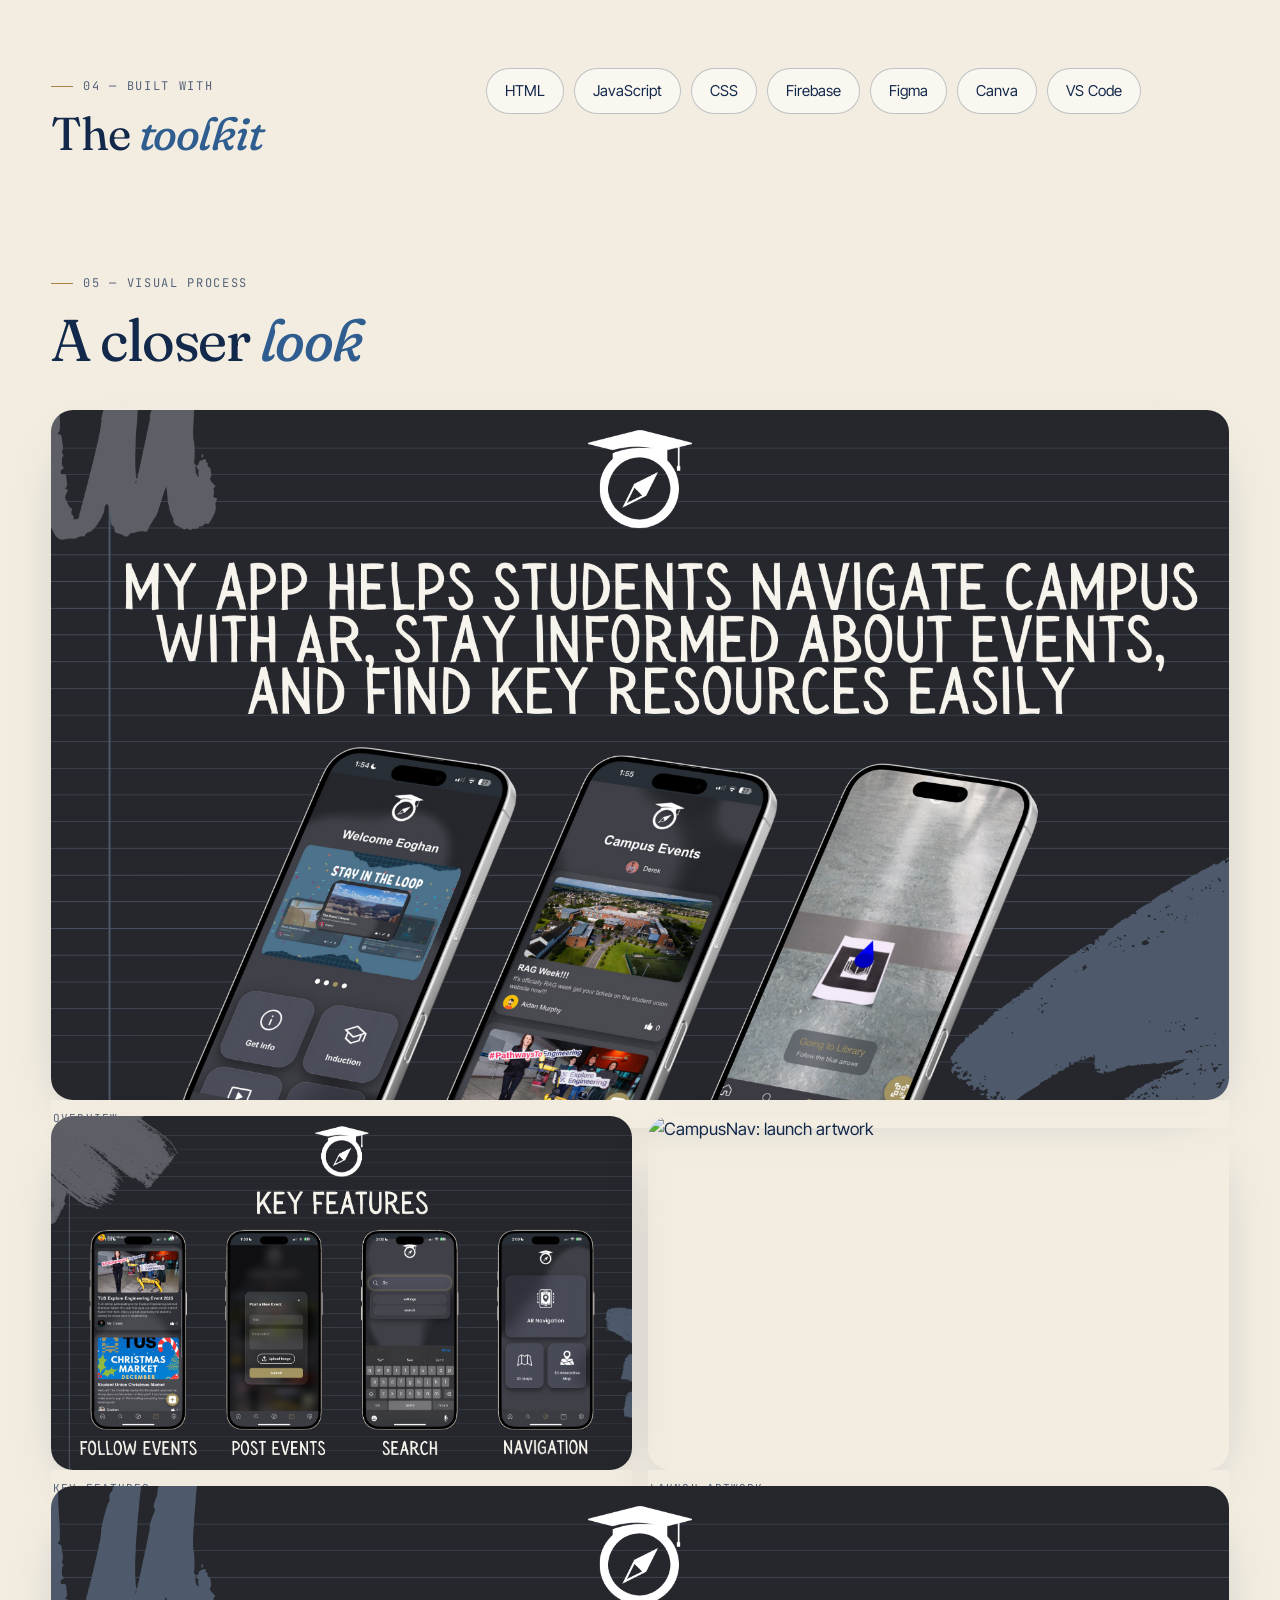
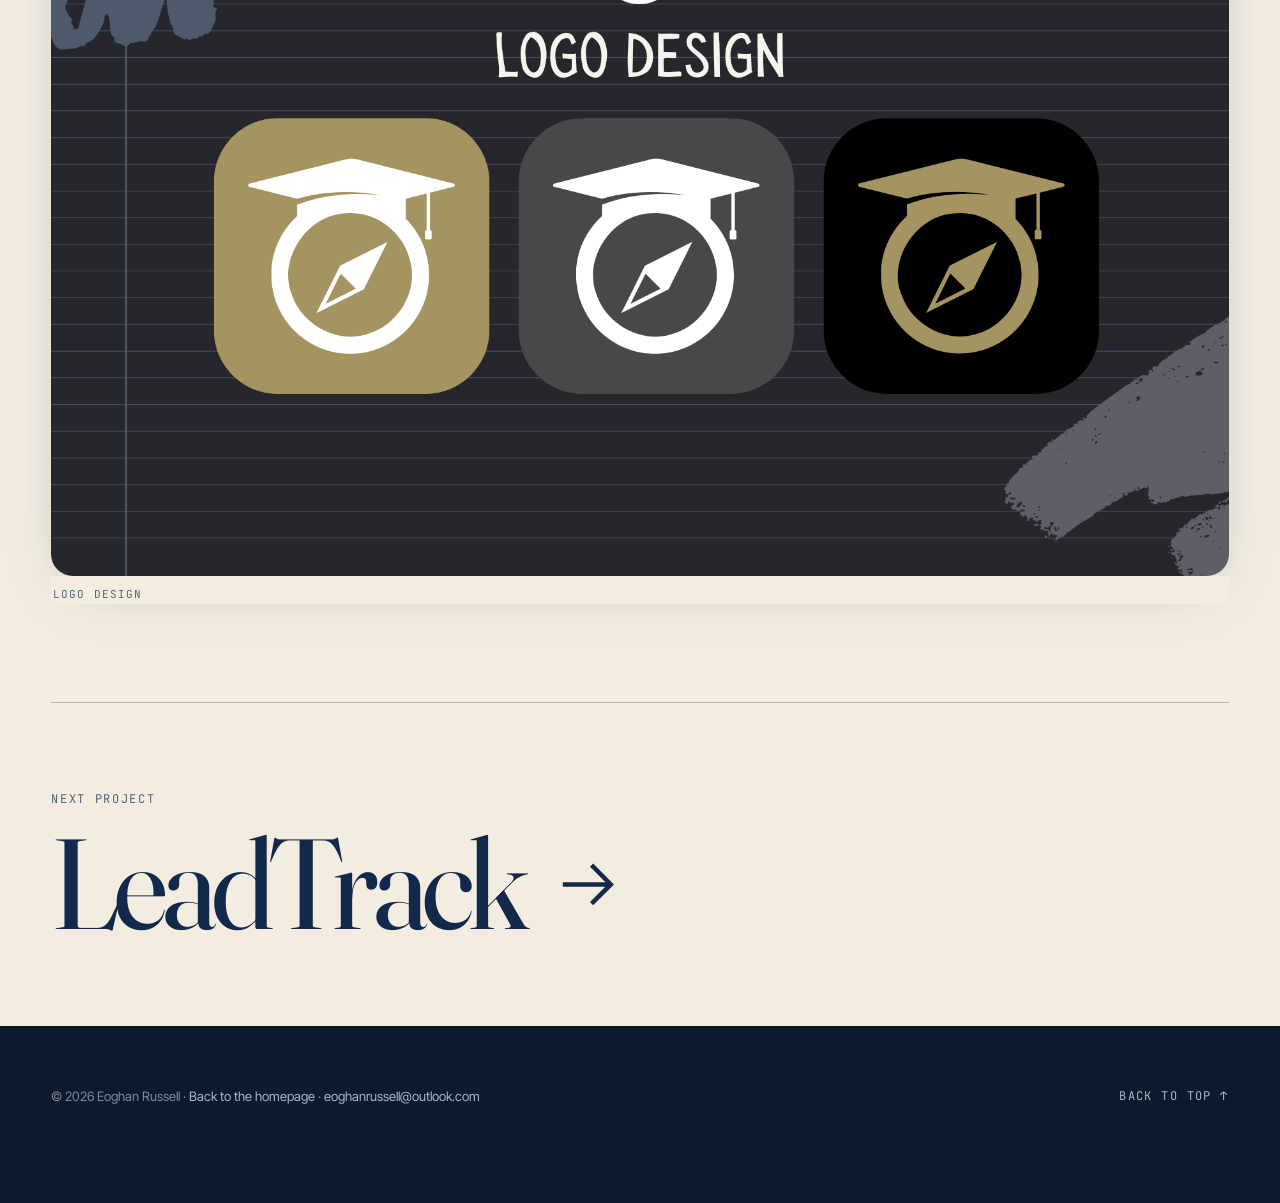
==== commit 463a1018: "Re-theme to cream and navy; rebuild project pages Switch the whole site to a cream and navy palette " ====
--- a/campusnav/index.html
+++ b/campusnav/index.html
@@ -1,477 +1,113 @@
 <!DOCTYPE html>
 <html lang="en">
 <head>
-    <meta charset="UTF-8">
-    <meta name="viewport" content="width=device-width, initial-scale=1.0">
-    <title>CampusNav Project</title>
-    
-    <link rel="icon" href="data:image/svg+xml,<svg xmlns=%22http://www.w3.org/2000/svg%22 viewBox=%220 0 100 100%22><text y=%22.9em%22 font-size=%2290%22 font-weight=%22bold%22 fill=%22%2338bdf8%22>E</text></svg>">
-
-    <link rel="preconnect" href="https://fonts.googleapis.com">
-    <link rel="preconnect" href="https://fonts.gstatic.com" crossorigin>
-    <link href="https://fonts.googleapis.com/css2?family=Outfit:wght@300;400;600;800&family=Space+Grotesk:wght@300;500;700&display=swap" rel="stylesheet">
-    <link rel="stylesheet" href="https://cdnjs.cloudflare.com/ajax/libs/font-awesome/6.4.0/css/all.min.css">
-
-    <style>
-        /* =========================================
-           1. SHARED THEME & VARIABLES
-           ========================================= */
-        :root {
-            --bg-color: #0f1115;
-            --bg-secondary: #161920;
-            --text-main: #f0f2f5;
-            --text-muted: #94a3b8;
-            --accent-main: #38bdf8; 
-            --accent-glow: rgba(56, 189, 248, 0.4);
-            --glass-bg: rgba(255, 255, 255, 0.03);
-            --glass-border: rgba(255, 255, 255, 0.08);
-            --shadow-soft: 0 10px 40px -10px rgba(0,0,0,0.5);
-            --radius-sm: 8px;
-            --radius-md: 16px;
-            --radius-lg: 24px;
-            --font-head: 'Space Grotesk', sans-serif;
-            --font-body: 'Outfit', sans-serif;
-            --nav-height: 80px;
-        }
-
-        [data-theme="light"] {
-            --bg-color: #f8fafc;
-            --bg-secondary: #ffffff;
-            --text-main: #1e293b;
-            --text-muted: #64748b;
-            --accent-main: #0284c7; 
-            --accent-glow: rgba(2, 132, 199, 0.3);
-            --glass-bg: rgba(255, 255, 255, 0.6);
-            --glass-border: rgba(0, 0, 0, 0.08);
-            --shadow-soft: 0 10px 30px -10px rgba(0,0,0,0.1);
-        }
-
-        /* =========================================
-           2. GLOBAL UTILITIES
-           ========================================= */
-        * { margin: 0; padding: 0; box-sizing: border-box; scroll-behavior: smooth; cursor: none; }
-        
-        body {
-            background-color: var(--bg-color);
-            color: var(--text-main);
-            font-family: var(--font-body);
-            overflow-x: hidden;
-            transition: background-color 0.4s ease, color 0.4s ease;
-        }
-
-        /* ANIMATION WRAPPER */
-        main {
-            opacity: 0;
-            transform: scale(0.98) translateY(20px);
-            transition: opacity 0.8s ease-out, transform 0.8s cubic-bezier(0.22, 1, 0.36, 1);
-        }
-        
-        main.loaded {
-            opacity: 1;
-            transform: scale(1) translateY(0);
-        }
-
-        ::-webkit-scrollbar { width: 8px; }
-        ::-webkit-scrollbar-track { background: var(--bg-color); }
-        ::-webkit-scrollbar-thumb { background: var(--accent-main); border-radius: 4px; }
-        
-        h1, h2, h3, h4 { font-family: var(--font-head); line-height: 1.2; }
-        p { line-height: 1.7; margin-bottom: 20px; color: var(--text-muted); }
-        a { text-decoration: none; color: inherit; transition: 0.3s; }
-        ul { list-style: none; padding: 0; margin: 0; }
-
-        .container { max-width: 1200px; margin: 0 auto; padding: 0 20px; }
-        
-        .glass {
-            background: var(--glass-bg); backdrop-filter: blur(12px);
-            -webkit-backdrop-filter: blur(12px); border: 1px solid var(--glass-border);
-            box-shadow: 0 4px 30px rgba(0, 0, 0, 0.1);
-        }
-
-        /* =========================================
-           3. CURSOR & NAV
-           ========================================= */
-        .cursor-dot {
-            position: fixed; top: 0; left: 0; transform: translate(-50%, -50%);
-            border-radius: 50%; z-index: 9999; pointer-events: none;
-            width: 10px; height: 10px; background-color: var(--accent-main);
-            box-shadow: 0 0 10px var(--accent-main); transition: width 0.2s, height 0.2s;
-        }
-        body.hovering .cursor-dot { width: 20px; height: 20px; opacity: 0.8; }
-        
-        .scroll-progress {
-            position: fixed; top: 0; left: 0; height: 3px; background: var(--accent-main);
-            width: 0%; z-index: 1001; transition: width 0.1s;
-        }
-
-        .navbar {
-            position: fixed; top: 0; left: 0; width: 100%; height: var(--nav-height);
-            z-index: 1000; transition: 0.4s; display: flex; align-items: center;
-        }
-        .navbar.scrolled {
-            height: 70px; background: var(--bg-secondary);
-            border-bottom: 1px solid var(--glass-border); opacity: 0.95;
-        }
-        .nav-container { display: flex; justify-content: space-between; align-items: center; width: 100%; }
-        .logo { font-size: 1.5rem; font-weight: 700; letter-spacing: -1px; }
-        
-        .nav-links { display: flex; gap: 30px; align-items: center; list-style: none; }
-        .nav-link { position: relative; font-weight: 500; font-size: 0.95rem; color: var(--text-muted); text-decoration: none; }
-        .nav-link:hover { color: var(--accent-main); }
-        
-        .nav-actions { display: flex; align-items: center; gap: 15px; }
-        .btn-cv {
-            padding: 8px 20px; border: 1px solid var(--glass-border); background: var(--glass-bg);
-            border-radius: 50px; font-size: 0.9rem; display: flex; align-items: center; gap: 8px;
-            transition: 0.3s; color: var(--text-main); font-weight: 500;
-        }
-        .btn-cv:hover { border-color: var(--accent-main); color: var(--accent-main); background: rgba(56, 189, 248, 0.1); }
-        .theme-toggle {
-            cursor: pointer; padding: 10px; border-radius: 50%;
-            background: var(--glass-bg); border: 1px solid var(--glass-border);
-            color: var(--text-main); transition: 0.3s;
-        }
-        .theme-toggle:hover { background: var(--accent-main); color: #fff; }
-
-        /* =========================================
-           4. CASE STUDY STYLES
-           ========================================= */
-        .project-hero {
-            position: relative; padding: 180px 0 100px; text-align: center;
-        }
-        .project-tags {
-            display: inline-flex; gap: 10px; margin-bottom: 20px;
-        }
-        .tag {
-            font-size: 0.8rem; padding: 5px 15px; border-radius: 50px;
-            border: 1px solid var(--accent-main); color: var(--accent-main); letter-spacing: 1px;
-            text-transform: uppercase;
-        }
-        .project-title {
-            font-size: 4rem; margin-bottom: 20px;
-        }
-        .project-subtitle {
-            font-size: 1.5rem; color: var(--text-muted); max-width: 600px; margin: 0 auto;
-        }
-        
-        .project-image-showcase {
-            width: 100%;
-            /* This forces the box to always be 16:9 */
-            aspect-ratio: 16 / 9; 
-            height: auto; /* Allow height to adjust automatically */
-            
-            border-radius: var(--radius-lg); 
-            margin: 60px 0;
-            background: linear-gradient(135deg, var(--bg-secondary), var(--bg-color));
-            border: 1px solid var(--glass-border); 
-            overflow: hidden;
-            display: flex; 
-            align-items: center; 
-            justify-content: center; 
-            position: relative;
-        }
-        
-        /* Video Styling */
-        .project-video {
-            width: 100%; 
-            height: 100%; 
-            object-fit: cover; 
-            display: block; /* Removes extra space below video */
-        }
-
-        .content-block { padding: 60px 0; }
-        .grid-2 { display: grid; grid-template-columns: 1fr 0.5fr; gap: 60px; }
-        
-        .info-card h4 { font-size: 0.9rem; text-transform: uppercase; letter-spacing: 1px; color: var(--text-muted); margin-bottom: 10px; }
-        .info-card p { font-size: 1.1rem; color: var(--text-main); font-weight: 500; }
-        .info-card { margin-bottom: 30px; }
-
-        .gallery-grid { display: grid; grid-template-columns: 1fr 1fr; gap: 30px; margin: 50px 0; }
-        .gallery-item {
-            height: 300px; background: var(--bg-secondary); border-radius: var(--radius-md);
-            border: 1px solid var(--glass-border); 
-            display: flex; align-items: center; justify-content: center;
-            overflow: hidden; /* Ensures image stays inside rounded corners */
-            transition: 0.3s;
-        }
-        .gallery-item img {
-            width: 100%; height: 100%; object-fit: cover;
-            transition: transform 0.5s ease;
-        }
-        .gallery-item:hover { transform: translateY(-5px); box-shadow: var(--shadow-soft); }
-        .gallery-item:hover img { transform: scale(1.05); }
-
-        .btn-primary {
-            padding: 12px 30px; border-radius: 50px; font-weight: 600; cursor: pointer;
-            border: none; transition: 0.3s; display: inline-flex; align-items: center; gap: 10px;
-            background: var(--accent-main); color: #fff;
-        }
-        [data-theme="dark"] .btn-primary { color: #000; }
-
-        footer {
-            position: relative; padding: 50px 0; text-align: center; border-top: 1px solid var(--glass-border); 
-            margin-top: 100px; overflow: hidden;
-        }
-        #matrix-canvas { position: absolute; top: 0; left: 0; width: 100%; height: 100%; z-index: 0; opacity: 0.1; }
-        .footer-content { position: relative; z-index: 1; }
-        #particles-js { position: absolute; top: 0; left: 0; width: 100%; height: 100%; z-index: -1; }
-
-        @media (max-width: 900px) {
-            * { cursor: default; } 
-            .cursor-dot { display: none; }
-            .nav-links { display: none; }
-            .nav-actions { margin-left: auto; } 
-            
-            .container { padding: 0 30px !important; }
-            .project-hero { padding: 120px 0 60px; }
-            
-            .grid-2 { grid-template-columns: 1fr; gap: 30px; }
-            .project-title { font-size: 2.5rem; }
-            .gallery-grid { grid-template-columns: 1fr; }
-       
-        }
-    </style>
+  <meta charset="UTF-8">
+  <meta name="viewport" content="width=device-width, initial-scale=1.0">
+  <title>CampusNav — Case study | Eoghan Russell</title>
+  <meta name="description" content="A student-friendly navigation app designed to help first-year students find their way around campus.">
+  <meta name="theme-color" content="#f3ede1">
+  <meta property="og:title" content="CampusNav — Case study | Eoghan Russell">
+  <meta property="og:description" content="A student-friendly navigation app designed to help first-year students find their way around campus.">
+  <link rel="canonical" href="https://eoghanrussell.com/campusnav/">
+  <link rel="icon" href="/assets/img/favicon.svg" type="image/svg+xml">
+  <link rel="preconnect" href="https://fonts.googleapis.com">
+  <link rel="preconnect" href="https://fonts.gstatic.com" crossorigin>
+  <link href="https://fonts.googleapis.com/css2?family=Fraunces:ital,opsz,wght,SOFT,WONK@0,9..144,100..900,0..100,0..1;1,9..144,100..900,0..100,0..1&family=Inter+Tight:wght@400;500;600&family=JetBrains+Mono:wght@400;500&display=swap" rel="stylesheet">
+  <link rel="stylesheet" href="/css/site.css">
+  <script>
+    document.documentElement.classList.add('js');
+    if (matchMedia('(prefers-reduced-motion: reduce)').matches) document.documentElement.classList.add('reduced');
+  </script>
 </head>
-<body data-theme="dark">
-
-    <div class="cursor-dot" data-cursor-dot></div>
-    <div class="scroll-progress" id="scrollProgress"></div>
-
-    <nav class="navbar glass">
-        <div class="container nav-container">
-            <a href="/" class="logo">EOGHAN<span style="color:var(--accent-main)">.</span></a>
-            <ul class="nav-links">
-                <li><a href="#" class="nav-link" data-target="projects">Work</a></li>
-                <li><a href="#" class="nav-link" data-target="about">Journey</a></li>
-                <li><a href="#" class="nav-link" data-target="contact">Contact</a></li>
-            </ul>
-            <div class="nav-actions">
-                <a href="../assets/EoghanRussellResume.pdf" class="btn-cv" download><i class="fas fa-download"></i> Resume</a>
-                <div class="theme-toggle" id="theme-btn"><i class="fas fa-sun"></i></div>
-            </div>
+<body>
+  <a class="skip" href="#main">Skip to content</a>
+  <div class="nebula" aria-hidden="true"></div>
+  <canvas id="sky" aria-hidden="true"></canvas>
+  <div class="grain" aria-hidden="true"></div>
+  <div class="fuel" aria-hidden="true"></div>
+  <div class="cursor" aria-hidden="true"><span class="cursor__label"></span></div>
+  <div class="cursor-dot" aria-hidden="true"></div>
+  <header class="header">
+    <div class="wrap header__in">
+      <a href="/" class="brand" data-magnetic aria-label="Eoghan Russell, home">
+        <span class="brand__mark">ER</span>
+        <span class="brand__name">EOGHAN RUSSELL</span>
+      </a>
+      <nav class="nav" aria-label="Main"><a href="/#orbit" class="is-active" aria-current="page">Projects</a><a href="/#journey">Journey</a><a href="/#skills">Skills</a><a href="/lab/">Lab</a><a href="/#guestbook">Guestbook</a></nav>
+      <div class="header__tools">
+        <button class="sound" type="button" aria-pressed="false" data-magnetic>
+          <span class="sound__bars" aria-hidden="true"><i></i><i></i><i></i><i></i></span>
+          <span class="sound__txt">SOUND OFF</span>
+        </button>
+        <a href="/#contact" class="btn btn--solid btn--sm" data-magnetic>Get in touch <span class="arrow" aria-hidden="true">→</span></a>
+        <button class="burger" type="button" aria-label="Open menu" aria-expanded="false" aria-controls="mobile-menu"><span></span><span></span></button>
+      </div>
+    </div>
+  </header>
+  <nav class="mobile-menu" id="mobile-menu" aria-label="Mobile"><a href="/#orbit"><small>01</small>Projects</a><a href="/#journey"><small>02</small>Journey</a><a href="/#skills"><small>03</small>Skills</a><a href="/lab/"><small>04</small>Lab</a><a href="/#guestbook"><small>05</small>Guestbook</a><a href="/#contact"><small>06</small>Contact</a></nav>
+  <main id="main">
+    <section class="cs-hero">
+      <div class="wrap">
+        <div class="cs-crumb"><a href="/#missions">Projects</a><span aria-hidden="true">/</span><span>Mobile app</span><span class="chip chip--live">Live</span></div>
+        <h1 class="cs-title" data-vf>CampusNav</h1>
+        <div class="cs-intro rv">
+          <p>A student-friendly navigation app designed to help first-year students find their way around campus.</p>
+          <div class="cs-actions"><a class="btn btn--solid" href="#demo" data-magnetic data-cursor="Play">Watch the demo <span class="arrow" aria-hidden="true">→</span></a><a class="btn btn--ghost" href="/#missions" data-magnetic>All projects</a></div>
         </div>
-    </nav>
-
-    <main>
-        <header class="project-hero">
-            <canvas id="particles-js"></canvas>
-            <div class="container">
-                <div class="project-tags">
-
-                </div>
-                <h1 class="project-title">CampusNav Project</h1>
-                <p class="project-subtitle">CampusNav is a student-friendly navigation app designed to help first-year students easily find their way around campus.</p>
-            </div>
-        </header>
-
-        <div class="container">
-            <div class="project-image-showcase glass">
-                <video class="project-video" controls>
-                    <source src="../assets/campusnavvid.mp4" type="video/mp4">
-                    Your browser does not support the video tag.
-                </video>
-            </div>
-        </div>
-
-        <section class="container content-block">
-            <div class="grid-2">
-                <div class="main-text">
-                    <h3>The Challenge</h3>
-                    <p>Starting university is a major adjustment, especially for first-year students at Technological University of the Shannon (TUS) who may be coming straight from secondary school or smaller towns. Many students struggle with the practicalities of their new environment, such as navigating a large campus, keeping up with lecture schedules, and staying informed about events. Research indicates that only 5% of students feel completely confident finding their way around campus, while over 75% do not regularly engage in social activities, often because they simply don't know what is on. This lack of clear information can lead to missed opportunities, confusion, and unnecessary stress during the critical first few weeks of college.</p>
-                    
-                    <h3 style="margin-top:40px;">The Solution</h3>
-                    <p>CampusNav addresses these issues by providing a responsive website and app designed specifically to make college life easier for new students. It acts as a central hub that consolidates essential tools into one platform, helping to reduce anxiety and help students settle in faster. By combining Augmented Reality (AR) for intuitive navigation with a real-time events calendar and easy access to student resources, the platform offers a practical, user-friendly solution. The design focuses on simplicity and accessibility, ensuring that students can quickly find the support and information they need without feeling overwhelmed.</p>
-                    
-                    <h3 style="margin-top:40px;">Key Features</h3>
-                    <ul style="list-style:disc; padding-left:20px; color:var(--text-muted); line-height:1.8;">
-                        <li>AR Navigation: Uses the phone's camera to overlay directional arrows on screen, guiding students to locations like the library or canteen via QR code markers.</li>
-                        <li>Live Events Calendar: A real-time feed of Student Union and campus activities that allows users to view event details and stay connected with the student community.</li>
-                        <li>Centralized Resources: Provides quick access to vital information such as lecture timetables, support services, and useful contacts, eliminating the need to search through multiple platforms.</li>
-                        <li>Real-Time Updates: Built with Firebase, the system ensures that any new event posts or updates appear instantly for all users without needing to refresh.</li>
-                        <li>Responsive Design: A clean, modern interface that works seamlessly across mobile phones, tablets, and desktop computers, ensuring accessibility for all students.</li>
-                    </ul>
-                </div>
-
-                <div class="sidebar glass" style="padding: 30px; border-radius: var(--radius-md); height: fit-content;">
-                    <div class="info-card">
-                        <h4>Purpose</h4>
-                        <p>Final Year Project for B.Sc. in Interactive Digital Media</p>
-                    </div>
-                    <div class="info-card">
-                        <h4>Role</h4>
-                        <p>Product Designer & Full Stack Developer</p>
-                    </div>
-                    <div class="info-card">
-                        <h4>Timeline</h4>
-                        <p>6 Months (2025)</p>
-                    </div>
-                    <div class="info-card">
-                        <h4>Tech Stack</h4>
-                        <div style="display:flex; flex-wrap:wrap; gap:10px; margin-top:10px;">
-                            <span class="tag" style="font-size:0.7rem;">HTML</span>
-                            <span class="tag" style="font-size:0.7rem;">Javascript</span>
-                            <span class="tag" style="font-size:0.7rem;">CSS</span>
-                            <span class="tag" style="font-size:0.7rem;">Firebase</span>
-                            <span class="tag" style="font-size:0.7rem;">Figma</span>
-                            <span class="tag" style="font-size:0.7rem;">Canva</span>
-                            <span class="tag" style="font-size:0.7rem;">VS Code</span>
-                        </div>
-                    </div>
-                </div>
-            </div>
-        </section>
-
-        <section class="container">
-            <h3>Visual Process</h3>
-            <div class="gallery-grid">
-                <div class="gallery-item glass">
-                    <img src="../assets/apphelps.png" alt="App Helps">
-                </div>
-                <div class="gallery-item glass">
-                    <img src="../assets/keyfeatures.png" alt="Key Features">
-                </div>
-                <div class="gallery-item glass">
-                    <img src="../assets/logodesign.png" alt="Logo Design">
-                </div>
-                <div class="gallery-item glass">
-                    <img src="../assets/scannow.png" alt="Scan Now">
-                </div>
-            </div>
-        </section>
-
-        <footer>
-            <canvas id="matrix-canvas"></canvas>
-            <div class="container footer-content">
-                <p style="color:var(--text-muted)">&copy; 2026 Eoghan Russell</p>
-                <div style="margin-top:20px; font-size:1.2rem;">
-                    <a href="https://www.linkedin.com/in/eoghan-russell/" target="_blank">
-                        <i class="fab fa-linkedin" style="margin:0 10px;"></i>
-                    </a>
-                    <a href="https://www.instagram.com/eoghanruss" target="_blank">
-                        <i class="fab fa-instagram" style="margin:0 10px;"></i>
-                    </a>
-                </div>
-            </div>
-        </footer>
-    </main>
-
-
-    <script>
-        // TRIGGER PAGE ANIMATION
-        window.addEventListener('load', () => {
-            window.scrollTo(0, 0);
-            document.querySelector('main').classList.add('loaded');
-        });
-
-        // 1. CURSOR
-        const cursorDot = document.querySelector('[data-cursor-dot]');
-        window.addEventListener('mousemove', function(e) {
-            cursorDot.style.left = `${e.clientX}px`;
-            cursorDot.style.top = `${e.clientY}px`;
-        });
-        document.querySelectorAll('a, button, .gallery-item').forEach(el => {
-            el.addEventListener('mouseenter', () => document.body.classList.add('hovering'));
-            el.addEventListener('mouseleave', () => document.body.classList.remove('hovering'));
-        });
-
-        // 2. SCROLL PROGRESS
-        window.addEventListener('scroll', () => {
-            const winScroll = document.body.scrollTop || document.documentElement.scrollTop;
-            const height = document.documentElement.scrollHeight - document.documentElement.clientHeight;
-            const scrolled = (winScroll / height) * 100;
-            document.getElementById("scrollProgress").style.width = scrolled + "%";
-            const nav = document.querySelector('.navbar');
-            if(window.scrollY > 50) nav.classList.add('scrolled');
-            else nav.classList.remove('scrolled');
-        });
-
-        // 3. THEME
-        const themeBtn = document.getElementById('theme-btn');
-        const body = document.body;
-        if(body.getAttribute('data-theme') === 'light') { themeBtn.innerHTML = '<i class="fas fa-moon"></i>'; } 
-        else { themeBtn.innerHTML = '<i class="fas fa-sun"></i>'; }
-        themeBtn.addEventListener('click', () => {
-            if(body.getAttribute('data-theme') === 'light') {
-                body.setAttribute('data-theme', 'dark');
-                themeBtn.innerHTML = '<i class="fas fa-sun"></i>';
-            } else {
-                body.setAttribute('data-theme', 'light');
-                themeBtn.innerHTML = '<i class="fas fa-moon"></i>';
-            }
-        });
-
-        // 4. PARTICLES
-        const pCanvas = document.getElementById('particles-js');
-        const pCtx = pCanvas.getContext('2d');
-        pCanvas.width = window.innerWidth;
-        pCanvas.height = window.innerHeight;
-        let particles = [];
-        class Particle {
-            constructor() {
-                this.x = Math.random() * pCanvas.width;
-                this.y = Math.random() * pCanvas.height;
-                this.size = Math.random() * 2;
-                this.speedX = Math.random() * 0.5 - 0.25;
-                this.speedY = Math.random() * 0.5 - 0.25;
-            }
-            update() {
-                this.x += this.speedX; this.y += this.speedY;
-                if(this.x > pCanvas.width || this.x < 0) this.speedX *= -1;
-                if(this.y > pCanvas.height || this.y < 0) this.speedY *= -1;
-            }
-            draw() {
-                const isLight = document.body.getAttribute('data-theme') === 'light';
-                pCtx.fillStyle = isLight ? 'rgba(2, 132, 199, 0.2)' : 'rgba(56, 189, 248, 0.2)';
-                pCtx.beginPath(); pCtx.arc(this.x, this.y, this.size, 0, Math.PI * 2); pCtx.fill();
-            }
-        }
-        function initParticles() { particles = []; for(let j=0; j<40; j++) particles.push(new Particle()); }
-        function animateParticles() {
-            pCtx.clearRect(0,0, pCanvas.width, pCanvas.height);
-            particles.forEach(p => { p.update(); p.draw(); });
-            requestAnimationFrame(animateParticles);
-        }
-        initParticles(); animateParticles();
-
-        // 5. MATRIX
-        const mCanvas = document.getElementById('matrix-canvas');
-        const mCtx = mCanvas.getContext('2d');
-        mCanvas.width = window.innerWidth; mCanvas.height = 300;
-        const letters = "01010101ABCDEFGHIJKLMNOPQRSTUVWXYZ";
-        const fontSize = 14;
-        const columns = mCanvas.width / fontSize;
-        const drops = Array(Math.floor(columns)).fill(1);
-        function drawMatrix() {
-            const isLight = document.body.getAttribute('data-theme') === 'light';
-            mCtx.fillStyle = isLight ? 'rgba(248, 250, 252, 0.1)' : 'rgba(15, 17, 21, 0.1)';
-            mCtx.fillRect(0, 0, mCanvas.width, mCanvas.height);
-            mCtx.fillStyle = isLight ? '#0284c7' : '#38bdf8';
-            mCtx.font = fontSize + "px monospace";
-            for(let k=0; k<drops.length; k++) {
-                const text = letters.charAt(Math.floor(Math.random()*letters.length));
-                mCtx.fillText(text, k*fontSize, drops[k]*fontSize);
-                if(drops[k]*fontSize > mCanvas.height && Math.random() > 0.975) drops[k] = 0;
-                drops[k]++;
-            }
-        }
-        setInterval(drawMatrix, 50);
-
-        // --- CLEAN URL NAVIGATION ---
-        document.querySelectorAll('.nav-link').forEach(link => {
-            link.addEventListener('click', (e) => {
-                e.preventDefault();
-                const section = link.getAttribute('data-target');
-                sessionStorage.setItem('scrollTarget', section);
-                window.location.href = '/'; 
-            });
-        });
-
-
-        window.addEventListener('resize', () => {
-            pCanvas.width = window.innerWidth;
-            mCanvas.width = window.innerWidth;
-            initParticles();
-        });
-    </script>
+        <dl class="cs-meta rv"><div><dt>Purpose</dt><dd>Final year project, BSc (Hons)</dd></div><div><dt>Role</dt><dd>Product Designer &amp; Full Stack Developer</dd></div><div><dt>Timeline</dt><dd>6 months (2025)</dd></div><div><dt>Status</dt><dd>Complete</dd></div></dl>
+        <figure class="cs-media rv" id="demo" style="margin-left:0;margin-right:0">
+          <video data-autoplay muted loop playsinline preload="none" poster="../assets/img/campusnav-poster.jpg" aria-label="CampusNav demo video" controls>
+            <source src="../assets/img/campusnav-web.mp4" type="video/mp4">
+          </video>
+        </figure>
+      </div>
+    </section>
+    <section class="cs-section">
+      <div class="wrap cs-row">
+        <div class="rv"><span class="label">01 — The challenge</span><h2>What needed <span class="acc">solving</span></h2></div>
+        <div class="cs-body rv"><p>Starting university is a major adjustment, especially for first-year students at the Technological University of the Shannon (TUS) who may be coming straight from secondary school or from smaller towns. Many struggle with the practical side of a new environment: navigating a large campus, keeping up with lecture schedules and staying informed about events.</p><p>Without clear information, students miss opportunities and feel unnecessary stress during the critical first few weeks of college.</p><div class="cs-stats"><div class="cs-stat"><b data-count="5" data-suffix="%">5%</b><span>of students feel completely confident finding their way around campus</span></div><div class="cs-stat"><b data-count="75" data-suffix="%+">75%+</b><span>do not regularly take part in social activities, often because they don’t know what’s on</span></div></div><p style="font-size:13px;color:var(--dim);margin-top:12px">Figures from the research behind the project.</p></div>
+      </div>
+    </section>
+    <section class="cs-section">
+      <div class="wrap cs-row">
+        <div class="rv"><span class="label">02 — The solution</span><h2>How I <span class="acc">approached it</span></h2></div>
+        <div class="cs-body rv"><p>CampusNav is a responsive website and app built to make college life easier for new students. It acts as a central hub that brings the essential tools into one place, helping students settle in faster.</p><p>It combines augmented reality for intuitive navigation with a real-time events calendar and quick access to student resources. The design focuses on simplicity and accessibility, so students can find what they need without feeling overwhelmed.</p></div>
+      </div>
+    </section>
+    <section class="cs-section">
+      <div class="wrap">
+        <div class="section__head rv" style="margin-bottom:40px"><div><span class="label">03 — Key features</span><h2 class="title" style="font-size:clamp(2.2rem,4.6vw,4rem)">What it <span class="acc">does</span></h2></div></div>
+        <ul class="cs-features"><li class="rv"><small>01</small><h3>AR navigation</h3><p>Uses the phone’s camera to overlay directional arrows on screen, guiding students to places like the library or canteen via QR code markers.</p></li><li class="rv"><small>02</small><h3>Live events calendar</h3><p>A real-time feed of Student Union and campus activities, so students can see event details and stay connected.</p></li><li class="rv"><small>03</small><h3>Centralised resources</h3><p>Quick access to lecture timetables, support services and useful contacts, with no need to search across multiple platforms.</p></li><li class="rv"><small>04</small><h3>Real-time updates</h3><p>Built with Firebase, so new event posts and updates appear instantly for every user without refreshing.</p></li><li class="rv"><small>05</small><h3>Responsive design</h3><p>A clean, modern interface that works across phones, tablets and desktop computers.</p></li></ul>
+      </div>
+    </section>
+    <section class="cs-section">
+      <div class="wrap cs-row">
+        <div class="rv"><span class="label">04 — Built with</span><h2>The <span class="acc">toolkit</span></h2></div>
+        <div class="cs-stack rv" style="align-content:start"><span>HTML</span><span>JavaScript</span><span>CSS</span><span>Firebase</span><span>Figma</span><span>Canva</span><span>VS Code</span></div>
+      </div>
+    </section>
+    <section class="cs-section">
+      <div class="wrap">
+        <div class="section__head rv" style="margin-bottom:40px"><div><span class="label">05 — Visual process</span><h2 class="title" style="font-size:clamp(2.2rem,4.6vw,4rem)">A closer <span class="acc">look</span></h2></div></div>
+        <div class="cs-gallery"><figure class="rv wide"><img src="../assets/apphelps.png" alt="CampusNav: overview" loading="lazy"><figcaption>Overview</figcaption></figure><figure class="rv"><img src="../assets/keyfeatures.png" alt="CampusNav: key features" loading="lazy"><figcaption>Key features</figcaption></figure><figure class="rv"><img src="../assets/scannow.png" alt="CampusNav: launch artwork" loading="lazy"><figcaption>Launch artwork</figcaption></figure><figure class="rv wide"><img src="../assets/logodesign.png" alt="CampusNav: logo design" loading="lazy"><figcaption>Logo design</figcaption></figure></div>
+      </div>
+    </section>
+    <div class="wrap">
+      <a class="next" href="/leadtracker/" data-cursor="Next" style="--c:#2f5d8f">
+        <span class="next__label">Next project</span>
+        <span class="next__name">LeadTrack<svg viewBox="0 0 24 24" fill="none" stroke="currentColor" stroke-width="1.4" aria-hidden="true"><path d="M4 12h15M13 6l6 6-6 6"/></svg></span>
+        <span class="next__planet" aria-hidden="true"><img src="/assets/leadtrackericon.png" alt=""></span>
+      </a>
+    </div>
+  </main>
+  <footer class="footer dark" style="padding-top:60px">
+    <div class="wrap">
+      <div class="footer__bottom">
+        <span>© <span id="year">2026</span> Eoghan Russell · <a href="/">Back to the homepage</a> · <a href="mailto:eoghanrussell@outlook.com">eoghanrussell@outlook.com</a></span>
+        <button type="button" class="to-top" id="toTop" data-magnetic>BACK TO TOP ↑</button>
+      </div>
+    </div>
+  </footer>
+  <script type="module" src="/js/project.js"></script>
 </body>
 </html>
--- a/css/site.css
+++ b/css/site.css
@@ -0,0 +1,587 @@
+/* ==========================================================
+   Eoghan Russell — cream & navy
+   Tokens are roles. Any element with .dark swaps them for the
+   navy palette, so components work on both backgrounds.
+   ========================================================== */
+
+:root {
+  --bg: #f3ede1;
+  --bg-2: #ebe3d3;
+  --paper: #faf7f0;
+  --text: #13294b;
+  --muted: #56647b;
+  --dim: #8a92a2;
+  --line: rgba(19, 41, 75, 0.12);
+  --line-strong: rgba(19, 41, 75, 0.26);
+  --accent: #2f5d8f;
+  --brass: #a98345;
+  --brass-soft: #d8bf91;
+  --hi: #13294b;
+  --on-hi: #f6f1e6;
+  --panel: rgba(250, 247, 240, 0.82);
+  --shadow: 0 24px 60px -28px rgba(19, 41, 75, 0.35);
+
+  --navy-deep: #0c1a30;
+
+  --f-display: 'Fraunces', Georgia, serif;
+  --f-body: 'Inter Tight', system-ui, sans-serif;
+  --f-mono: 'JetBrains Mono', ui-monospace, monospace;
+
+  --pad: clamp(20px, 4vw, 56px);
+  --max: 1440px;
+  --r-s: 8px;
+  --r-m: 14px;
+  --r-l: 22px;
+  --ease: cubic-bezier(0.22, 1, 0.36, 1);
+  --header-h: 76px;
+}
+
+.dark {
+  --bg: #0c1a30;
+  --bg-2: #10223d;
+  --paper: #132846;
+  --text: #f3ede1;
+  --muted: #aab5c6;
+  --dim: #7c889c;
+  --line: rgba(243, 237, 225, 0.13);
+  --line-strong: rgba(243, 237, 225, 0.28);
+  --accent: #9cbde3;
+  --brass: #d6b27a;
+  --hi: #f3ede1;
+  --on-hi: #0c1a30;
+  --panel: rgba(19, 40, 70, 0.72);
+  --shadow: 0 30px 70px -30px rgba(0, 0, 0, 0.7);
+  background: var(--bg);
+  color: var(--text);
+}
+
+*, *::before, *::after { box-sizing: border-box; }
+html { -webkit-text-size-adjust: 100%; scroll-padding-top: var(--header-h); }
+body {
+  margin: 0;
+  background: var(--bg);
+  color: var(--text);
+  font-family: var(--f-body);
+  font-size: 17px;
+  line-height: 1.6;
+  -webkit-font-smoothing: antialiased;
+  overflow-x: clip;
+}
+img, video, canvas, svg { display: block; max-width: 100%; }
+a { color: inherit; text-decoration: none; }
+button { font: inherit; color: inherit; background: none; border: 0; cursor: pointer; padding: 0; }
+::selection { background: var(--hi); color: var(--on-hi); }
+:focus-visible { outline: 2px solid var(--brass); outline-offset: 4px; border-radius: 4px; }
+
+.sr-only { position: absolute; width: 1px; height: 1px; overflow: hidden; clip: rect(0 0 0 0); white-space: nowrap; margin: -1px; }
+.skip { position: fixed; left: 16px; top: -60px; z-index: 200; background: var(--hi); color: var(--on-hi); padding: 10px 16px; border-radius: var(--r-s); font-weight: 600; transition: top .2s; }
+.skip:focus { top: 16px; }
+
+.wrap { width: 100%; max-width: var(--max); margin: 0 auto; padding: 0 var(--pad); }
+.label {
+  font-family: var(--f-mono); font-size: 12px; letter-spacing: .14em; text-transform: uppercase;
+  color: var(--muted); display: inline-flex; align-items: center; gap: 10px;
+}
+.label::before { content: ''; width: 22px; height: 1px; background: var(--brass); }
+.label--plain::before { display: none; }
+.acc, .grad { font-style: italic; color: var(--accent); font-variation-settings: 'SOFT' 100, 'WONK' 1; }
+.title {
+  font-family: var(--f-display); font-weight: 420; font-optical-sizing: auto;
+  font-variation-settings: 'SOFT' 30;
+  font-size: clamp(2.6rem, 6.4vw, 6rem); line-height: 1; letter-spacing: -.025em; margin: 18px 0 0;
+}
+.lede { color: var(--muted); font-size: clamp(1.05rem, 1.35vw, 1.2rem); max-width: 54ch; }
+
+/* ---------- Background ---------- */
+#sky { position: fixed; inset: 0; width: 100vw; height: 100vh; z-index: -2; pointer-events: none; }
+.nebula {
+  position: fixed; inset: -20vh -20vw; z-index: -3; pointer-events: none;
+  background:
+    radial-gradient(40vw 30vw at 85% 8%, rgba(169, 131, 69, .12), transparent 70%),
+    radial-gradient(42vw 34vw at 5% 60%, rgba(47, 93, 143, .09), transparent 70%),
+    var(--bg);
+}
+.grain {
+  position: fixed; inset: 0; z-index: 90; pointer-events: none; opacity: .07; mix-blend-mode: multiply;
+  background-image: url("data:image/svg+xml,%3Csvg xmlns='http://www.w3.org/2000/svg' width='160' height='160'%3E%3Cfilter id='n'%3E%3CfeTurbulence type='fractalNoise' baseFrequency='.9' numOctaves='3' stitchTiles='stitch'/%3E%3C/filter%3E%3Crect width='100%25' height='100%25' filter='url(%23n)'/%3E%3C/svg%3E");
+}
+
+/* ---------- Header ---------- */
+.fuel { position: fixed; top: 0; left: 0; height: 2px; width: 100%; z-index: 101; background: var(--brass); transform-origin: 0 50%; transform: scaleX(0); }
+.header { position: fixed; top: 0; left: 0; right: 0; z-index: 100; height: var(--header-h); transition: transform .5s var(--ease), background .3s, border-color .3s; border-bottom: 1px solid transparent; }
+.header.is-hidden { transform: translateY(-100%); }
+.header.is-solid { background: rgba(243, 237, 225, .82); backdrop-filter: blur(14px); -webkit-backdrop-filter: blur(14px); border-bottom-color: rgba(19, 41, 75, .1); }
+.header__in { height: 100%; display: flex; align-items: center; justify-content: space-between; gap: 24px; }
+.brand { display: inline-flex; align-items: center; gap: 12px; font-family: var(--f-mono); font-size: 12.5px; letter-spacing: .14em; color: #13294b; }
+.brand__mark {
+  position: relative; width: 38px; height: 38px; border-radius: 50%; display: grid; place-items: center;
+  font-family: var(--f-display); font-style: italic; font-weight: 500; font-size: 16px; letter-spacing: -.02em;
+  background: #13294b; color: #f3ede1;
+}
+.brand__mark::after { content: ''; position: absolute; inset: -6px -12px; border-radius: 50%; border: 1.2px solid #a98345; transform: rotate(-22deg) scaleY(.36); animation: ring 10s linear infinite; }
+@keyframes ring { to { transform: rotate(338deg) scaleY(.36); } }
+.nav { display: flex; align-items: center; gap: 2px; }
+.nav a { font-size: 14.5px; color: #56647b; padding: 8px 14px; border-radius: 99px; transition: color .2s, background .2s; }
+.nav a:hover, .nav a.is-active { color: #13294b; background: rgba(19, 41, 75, .06); }
+.header__tools { display: flex; align-items: center; gap: 10px; }
+.sound { height: 42px; padding: 0 14px; border-radius: 99px; border: 1px solid rgba(19, 41, 75, .22); display: inline-flex; align-items: center; gap: 10px; font-family: var(--f-mono); font-size: 11px; letter-spacing: .12em; color: #56647b; }
+.sound__txt { white-space: nowrap; }
+.sound__bars { display: inline-flex; gap: 2px; align-items: flex-end; height: 14px; }
+.sound__bars i { width: 2px; height: 3px; background: currentColor; border-radius: 2px; }
+.sound[aria-pressed='true'] { color: #13294b; border-color: #13294b; }
+.sound[aria-pressed='true'] .sound__bars i { animation: eq 1s ease-in-out infinite; }
+.sound[aria-pressed='true'] .sound__bars i:nth-child(2) { animation-delay: -.3s; }
+.sound[aria-pressed='true'] .sound__bars i:nth-child(3) { animation-delay: -.6s; }
+.sound[aria-pressed='true'] .sound__bars i:nth-child(4) { animation-delay: -.15s; }
+@keyframes eq { 0%, 100% { height: 3px; } 50% { height: 14px; } }
+
+.btn {
+  position: relative; display: inline-flex; align-items: center; justify-content: center; gap: 10px;
+  min-height: 48px; padding: 0 24px; border-radius: 99px; font-weight: 600; font-size: 15px;
+  transition: background .25s, color .25s, box-shadow .25s, border-color .25s; will-change: transform;
+}
+.btn--solid, .btn--glow { background: var(--hi); color: var(--on-hi); box-shadow: 0 10px 30px -14px rgba(19, 41, 75, .7); }
+.btn--solid:hover, .btn--glow:hover { background: var(--accent); }
+.dark .btn--solid:hover, .dark .btn--glow:hover { background: var(--brass); color: var(--navy-deep); }
+.btn--ghost { border: 1px solid var(--line-strong); color: var(--text); }
+.btn--ghost:hover { background: var(--hi); color: var(--on-hi); border-color: var(--hi); }
+.btn--sm { min-height: 42px; padding: 0 18px; font-size: 14px; }
+.btn .arrow { transition: transform .3s var(--ease); }
+.btn:hover .arrow { transform: translateX(4px); }
+.header .btn--solid { background: #13294b; color: #f6f1e6; }
+
+.burger { display: none; width: 44px; height: 44px; border-radius: 50%; border: 1px solid rgba(19, 41, 75, .22); position: relative; }
+.burger span { position: absolute; left: 13px; right: 13px; height: 1.5px; background: #13294b; transition: transform .3s var(--ease), top .3s var(--ease); }
+.burger span:first-child { top: 17px; }
+.burger span:last-child { top: 25px; }
+.menu-open .burger span:first-child { top: 21px; transform: rotate(45deg); }
+.menu-open .burger span:last-child { top: 21px; transform: rotate(-45deg); }
+.mobile-menu { position: fixed; inset: 0; z-index: 99; background: rgba(243, 237, 225, .97); backdrop-filter: blur(10px); display: flex; flex-direction: column; justify-content: center; padding: var(--pad); opacity: 0; visibility: hidden; transition: opacity .35s, visibility .35s; }
+.menu-open .mobile-menu { opacity: 1; visibility: visible; }
+.mobile-menu a { font-family: var(--f-display); font-weight: 400; font-size: clamp(2.4rem, 11vw, 4rem); line-height: 1.12; color: #13294b; letter-spacing: -.02em; }
+.mobile-menu a small { font-family: var(--f-mono); font-size: 12px; color: #a98345; margin-right: 14px; vertical-align: middle; letter-spacing: .1em; }
+@media (max-width: 1023px) { .nav, .header__tools .btn { display: none; } .burger { display: block; } }
+@media (max-width: 560px) { .brand__name, .hero__year { display: none; } .sound { padding: 0 12px; } }
+
+/* ---------- Cursor ---------- */
+.cursor, .cursor-dot { position: fixed; top: 0; left: 0; z-index: 140; pointer-events: none; }
+.cursor-dot { width: 6px; height: 6px; margin: -3px 0 0 -3px; border-radius: 50%; background: #13294b; transition: background .3s; }
+.cursor { width: 40px; height: 40px; margin: -20px 0 0 -20px; border-radius: 50%; border: 1px solid rgba(19, 41, 75, .45); display: grid; place-items: center; transition: width .35s var(--ease), height .35s var(--ease), margin .35s var(--ease), background .35s, border-color .35s; }
+.cursor__label { font-family: var(--f-mono); font-size: 11px; letter-spacing: .12em; text-transform: uppercase; color: #f3ede1; opacity: 0; transform: scale(.6); transition: opacity .25s, transform .35s var(--ease); }
+.cursor.has-label { width: 92px; height: 92px; margin: -46px 0 0 -46px; background: #13294b; border-color: transparent; }
+.cursor.has-label .cursor__label { opacity: 1; transform: scale(1); }
+.cursor.is-hover { width: 60px; height: 60px; margin: -30px 0 0 -30px; border-color: #a98345; }
+.cursor.is-down { transform: scale(.85); }
+.cursor.on-dark { border-color: rgba(243, 237, 225, .55); }
+.cursor.on-dark.has-label { background: #d6b27a; }
+.cursor.on-dark.has-label .cursor__label { color: #0c1a30; }
+.cursor-dot.on-dark { background: #f3ede1; }
+.cursor.is-hidden, .cursor-dot.is-hidden { opacity: 0; }
+@media (hover: hover) and (pointer: fine) {
+  .has-cursor, .has-cursor a, .has-cursor button, .has-cursor [data-cursor] { cursor: none; }
+  .has-cursor input, .has-cursor textarea, .has-cursor [contenteditable] { cursor: text; }
+}
+@media not ((hover: hover) and (pointer: fine)) { .cursor, .cursor-dot { display: none; } }
+
+/* ---------- Variable type ---------- */
+.vf-char { display: inline-block; font-variation-settings: 'wght' var(--w, 420), 'SOFT' var(--s, 0), 'opsz' 144; transition: font-variation-settings .15s linear; }
+
+/* ---------- Hero ---------- */
+.hero { position: relative; height: 240vh; }
+.hero__stick { position: sticky; top: 0; height: 100vh; height: 100svh; overflow: hidden; }
+#portrait { position: absolute; inset: 0; width: 100%; height: 100%; z-index: 2; }
+.portrait-fallback { position: absolute; left: 50%; bottom: 0; transform: translateX(-50%); height: 80%; width: auto; z-index: 2; display: none; filter: drop-shadow(0 30px 60px rgba(19, 41, 75, .25)); }
+.no-webgl .portrait-fallback { display: block; }
+.hero__name {
+  position: absolute; inset: 0; z-index: 1; margin: 0;
+  display: flex; flex-direction: column; justify-content: center; align-items: center;
+  font-family: var(--f-display); font-weight: 400; line-height: .86; letter-spacing: -.035em;
+  font-size: clamp(4.4rem, 19vw, 20rem); user-select: none;
+}
+.hero__row { display: flex; white-space: nowrap; }
+.hero__row--1 { color: var(--text); }
+.hero__row--2 { font-style: italic; color: var(--accent); margin-top: .02em; }
+.hero__row .vf-char { animation: rise 1.1s var(--ease) both; animation-delay: calc(var(--i, 0) * 45ms + 120ms); }
+.hero__row--2 .vf-char { animation-delay: calc(var(--i, 0) * 45ms + 380ms); }
+@keyframes rise { from { transform: translateY(40%); opacity: 0; } }
+.hero__meta { position: absolute; left: 0; right: 0; bottom: 0; z-index: 3; padding-bottom: clamp(20px, 4vh, 44px); }
+.hero__meta .wrap { display: flex; justify-content: space-between; align-items: flex-end; gap: 24px; }
+.hero__intro { max-width: 390px; font-size: 15.5px; color: var(--muted); margin: 0; }
+.hero__intro strong { color: var(--text); font-weight: 600; }
+.hero__top { position: absolute; top: calc(var(--header-h) + 18px); left: 0; right: 0; z-index: 3; }
+.hero__top .wrap { display: flex; justify-content: space-between; gap: 16px; }
+.scroll-cue { display: inline-flex; flex-direction: column; align-items: center; gap: 10px; font-family: var(--f-mono); font-size: 11px; letter-spacing: .18em; color: var(--muted); }
+.scroll-cue__line { width: 1px; height: 54px; background: linear-gradient(var(--text), transparent); position: relative; overflow: hidden; }
+.scroll-cue__line::after { content: ''; position: absolute; left: 0; top: -40%; width: 100%; height: 40%; background: var(--brass); animation: drip 2s var(--ease) infinite; }
+@keyframes drip { to { top: 110%; } }
+.hero__status { display: inline-flex; align-items: center; gap: 8px; font-family: var(--f-mono); font-size: 12px; letter-spacing: .08em; color: var(--muted); }
+.hero__status i { width: 8px; height: 8px; border-radius: 50%; background: #3f8f5a; box-shadow: 0 0 0 4px rgba(63, 143, 90, .15); animation: pulse 2s infinite; }
+@keyframes pulse { 50% { opacity: .4; } }
+.hero__hint { position: absolute; left: 50%; top: 50%; z-index: 3; transform: translate(-50%, -50%); text-align: center; opacity: 0; pointer-events: none; }
+.hero__hint p { font-family: var(--f-display); font-weight: 400; font-size: clamp(1.8rem, 4.4vw, 3.8rem); line-height: 1.02; margin: 14px 0 0; letter-spacing: -.02em; }
+@media (max-width: 720px) {
+  .hero__meta { background: linear-gradient(180deg, transparent, rgba(243, 237, 225, .92) 45%); padding-top: 60px; }
+  .hero__meta .wrap { flex-direction: column; align-items: flex-start; }
+  .hero__intro { font-size: 14px; max-width: 320px; }
+  .scroll-cue { display: none; }
+}
+
+/* ---------- Sections ---------- */
+.section { position: relative; padding: clamp(96px, 16vh, 180px) 0; }
+.section__head { display: flex; justify-content: space-between; align-items: flex-end; gap: 32px; flex-wrap: wrap; margin-bottom: clamp(40px, 7vh, 80px); }
+.section__head .lede { margin: 0; max-width: 42ch; }
+
+.statement p {
+  font-family: var(--f-display); font-weight: 380; font-size: clamp(1.8rem, 4.2vw, 3.9rem); line-height: 1.14;
+  letter-spacing: -.02em; margin: 26px 0 0; max-width: 28ch;
+}
+.statement .word { color: rgba(19, 41, 75, .14); transition: color .4s; }
+.statement .word.lit { color: var(--text); }
+.statement .word.lit.accent { color: var(--accent); font-style: italic; }
+
+/* ---------- Orbit ---------- */
+.orbit-stage { position: relative; height: clamp(520px, 78vh, 820px); margin: 0 calc(var(--pad) * -1); }
+.orbit-svg { position: absolute; inset: 0; width: 100%; height: 100%; overflow: visible; }
+.orbit-svg ellipse { fill: none; stroke: var(--line-strong); stroke-width: 1; stroke-dasharray: 2 6; }
+.sun {
+  position: absolute; left: 50%; top: 50%; width: clamp(110px, 13vw, 160px); aspect-ratio: 1; transform: translate(-50%, -50%);
+  border-radius: 50%; display: grid; place-items: center; text-align: center; z-index: 50; color: #f3ede1;
+  background: radial-gradient(circle at 36% 30%, #2f5d8f 0%, #13294b 55%, #0c1a30 100%);
+  box-shadow: 0 0 0 10px rgba(19, 41, 75, .06), 0 0 0 22px rgba(19, 41, 75, .035), 0 30px 60px -20px rgba(19, 41, 75, .6);
+}
+.sun span { font-family: var(--f-display); font-style: italic; font-size: clamp(18px, 2vw, 24px); line-height: 1.1; }
+.sun small { display: block; font-family: var(--f-mono); font-style: normal; font-size: 9.5px; letter-spacing: .16em; color: #d6b27a; margin-top: 6px; }
+.planet { position: absolute; left: 0; top: 0; width: var(--s, 88px); height: var(--s, 88px); margin: calc(var(--s, 88px) / -2) 0 0 calc(var(--s, 88px) / -2); border-radius: 50%; will-change: transform; }
+.planet__body {
+  position: absolute; inset: 0; border-radius: 50%; overflow: hidden; background: var(--c, #333);
+  box-shadow: inset -14px -10px 24px rgba(0, 0, 0, .45), inset 6px 6px 16px rgba(255, 255, 255, .22), 0 18px 30px -14px rgba(19, 41, 75, .6);
+  transition: transform .4s var(--ease);
+}
+.planet__body img { width: 100%; height: 100%; object-fit: cover; opacity: .85; mix-blend-mode: luminosity; }
+.planet__body::after { content: ''; position: absolute; inset: 0; border-radius: 50%; background: radial-gradient(circle at 30% 28%, rgba(255, 255, 255, .32), transparent 45%), radial-gradient(circle at 70% 75%, rgba(0, 0, 0, .4), transparent 60%); }
+.planet__ring { position: absolute; inset: -18% -45%; border-radius: 50%; border: 1.5px solid rgba(169, 131, 69, .7); transform: rotate(-18deg) scaleY(.26); pointer-events: none; }
+.planet__tag { pointer-events: none; position: absolute; left: 50%; top: calc(100% + 10px); transform: translateX(-50%); white-space: nowrap; font-family: var(--f-mono); font-size: 11px; letter-spacing: .1em; text-transform: uppercase; color: var(--muted); transition: color .2s; }
+.planet:hover .planet__body, .planet:focus-visible .planet__body { transform: scale(1.16); }
+.planet:hover .planet__tag, .planet:focus-visible .planet__tag { color: var(--text); }
+.orbit-card { position: absolute; z-index: 80; width: 270px; padding: 18px 20px; border-radius: var(--r-m); background: var(--paper); border: 1px solid var(--line); box-shadow: var(--shadow); pointer-events: none; opacity: 0; transform: translateY(8px); transition: opacity .25s, transform .3s var(--ease); }
+.orbit-card.show { opacity: 1; transform: none; }
+.orbit-card h3 { margin: 6px 0 4px; font-family: var(--f-display); font-weight: 450; font-size: 24px; letter-spacing: -.01em; }
+.orbit-card p { margin: 0; color: var(--muted); font-size: 14px; line-height: 1.5; }
+.orbit-card .label { font-size: 10px; }
+.orbit-hint { text-align: center; color: var(--dim); font-family: var(--f-mono); font-size: 12px; letter-spacing: .14em; text-transform: uppercase; }
+@media (max-width: 700px) {
+  .sun { width: 96px; }
+  .sun span { font-size: 16px; }
+  .planet__tag { font-size: 9px; top: calc(100% + 6px); }
+  .orbit-stage { height: 600px; }
+}
+
+/* ---------- Horizontal case studies ---------- */
+.hscroll { position: relative; }
+.hscroll__stick { position: sticky; top: 0; height: 100vh; height: 100svh; overflow: hidden; display: flex; flex-direction: column; justify-content: center; }
+.hscroll__head { margin-bottom: clamp(20px, 4vh, 44px); display: flex; justify-content: space-between; align-items: flex-end; gap: 20px; }
+.hscroll__count { white-space: nowrap; font-family: var(--f-mono); font-size: 13px; color: var(--muted); letter-spacing: .1em; }
+.hscroll__count b { color: var(--text); font-weight: 500; }
+.track { display: flex; gap: clamp(16px, 2vw, 28px); padding: 0 var(--pad); will-change: transform; }
+.mission {
+  position: relative; flex: 0 0 auto; width: min(80vw, 520px); height: min(62vh, 560px); border-radius: var(--r-l);
+  padding: clamp(22px, 3vw, 34px); overflow: hidden; display: flex; flex-direction: column; justify-content: space-between;
+  background: var(--paper); border: 1px solid var(--line); box-shadow: var(--shadow); transition: transform .5s var(--ease);
+}
+.mission:hover { transform: translateY(-6px); }
+.mission__planet { position: absolute; right: -16%; top: -12%; width: 68%; aspect-ratio: 1; border-radius: 50%; background: var(--c); box-shadow: inset -40px -30px 60px rgba(0, 0, 0, .45), inset 20px 20px 40px rgba(255, 255, 255, .2); overflow: hidden; transition: transform 1s var(--ease); }
+.mission__planet img { width: 100%; height: 100%; object-fit: cover; mix-blend-mode: luminosity; opacity: .55; }
+.mission:hover .mission__planet { transform: rotate(-8deg) scale(1.05); }
+.mission__num { font-family: var(--f-mono); font-size: 12.5px; color: var(--muted); position: relative; letter-spacing: .06em; }
+.mission__body { position: relative; }
+.mission h3 { font-family: var(--f-display); font-weight: 420; font-size: clamp(2.2rem, 3.8vw, 3.4rem); line-height: .95; margin: 0 0 14px; letter-spacing: -.025em; overflow-wrap: anywhere; }
+.mission p { color: var(--muted); margin: 0 0 22px; font-size: 15.5px; max-width: 40ch; }
+.mission__foot { display: flex; align-items: center; gap: 14px; flex-wrap: wrap; }
+.chip { display: inline-flex; align-items: center; gap: 8px; font-family: var(--f-mono); font-size: 11px; letter-spacing: .1em; text-transform: uppercase; padding: 7px 12px; border-radius: 99px; border: 1px solid var(--line-strong); color: var(--muted); }
+.chip--live::before { content: ''; width: 6px; height: 6px; border-radius: 50%; background: #3f8f5a; }
+.chip--build::before { content: ''; width: 6px; height: 6px; border-radius: 50%; background: var(--brass); }
+.mission--end { background: transparent; border: 1px dashed var(--line-strong); box-shadow: none; justify-content: center; align-items: flex-start; }
+.reduced .hscroll__stick { position: static; height: auto; padding: 120px 0; }
+.reduced .track { flex-wrap: wrap; transform: none !important; }
+.reduced .hscroll { height: auto !important; }
+
+/* ---------- 3D phone ---------- */
+.phone-sec { position: relative; height: 420vh; }
+.phone-sec__stick { position: sticky; top: 0; height: 100vh; height: 100svh; display: grid; align-items: center; overflow: hidden; }
+.phone-grid { display: grid; grid-template-columns: 1fr auto 1fr; align-items: center; gap: clamp(20px, 5vw, 80px); }
+.phone-scene { perspective: 1400px; width: 290px; height: 600px; }
+.phone { position: relative; width: 100%; height: 100%; transform-style: preserve-3d; transform: rotateX(var(--rx, 6deg)) rotateY(var(--ry, -20deg)) rotateZ(var(--rz, 0deg)); }
+.phone__face { position: absolute; inset: 0; border-radius: 46px; backface-visibility: hidden; -webkit-backface-visibility: hidden; }
+.phone__front { background: #0b0b12; padding: 12px; box-shadow: inset 0 0 0 2px #4a5366, inset 0 0 0 5px #121320; transform: translateZ(8px); }
+.phone__screen { position: relative; width: 100%; height: 100%; border-radius: 36px; overflow: hidden; background: #222; }
+.phone__screen img { position: absolute; inset: 0; width: 100%; height: 100%; object-fit: cover; object-position: top; opacity: 0; transition: opacity .2s; }
+.phone__screen img.on { opacity: 1; }
+.phone__screen::after { content: ''; position: absolute; inset: 0; background: linear-gradient(115deg, rgba(255, 255, 255, .16) 0%, transparent 32%, transparent 70%, rgba(255, 255, 255, .05)); pointer-events: none; }
+.phone__island { position: absolute; top: 22px; left: 50%; transform: translateX(-50%); width: 92px; height: 26px; border-radius: 20px; background: #000; z-index: 2; }
+.phone__back { transform: rotateY(180deg) translateZ(8px); background: radial-gradient(circle at 30% 20%, #2f5d8f, #13294b 55%, #0c1a30); box-shadow: inset 0 0 0 2px #4a5366; display: grid; place-items: center; }
+.phone__back img { width: 80px; opacity: .9; }
+.phone__cams { position: absolute; top: 26px; left: 26px; width: 96px; height: 96px; border-radius: 26px; background: rgba(255, 255, 255, .06); box-shadow: inset 0 0 0 1px rgba(255, 255, 255, .12); }
+.phone__cams i { position: absolute; width: 34px; height: 34px; border-radius: 50%; background: radial-gradient(circle, #1a1d33 30%, #05060f 60%); box-shadow: 0 0 0 3px #2a3145; }
+.phone__cams i:nth-child(1) { top: 10px; left: 10px; }
+.phone__cams i:nth-child(2) { bottom: 10px; left: 10px; }
+.phone__cams i:nth-child(3) { top: 31px; right: 10px; width: 22px; height: 22px; }
+.phone__edge { position: absolute; background: linear-gradient(90deg, #2a3145, #59627a, #2a3145); }
+.phone__edge--l, .phone__edge--r { top: 40px; bottom: 40px; width: 16px; }
+.phone__edge--l { left: 0; transform: rotateY(-90deg); transform-origin: left; }
+.phone__edge--r { right: 0; transform: rotateY(90deg); transform-origin: right; }
+.phone__edge--t, .phone__edge--b { left: 40px; right: 40px; height: 16px; }
+.phone__edge--t { top: 0; transform: rotateX(90deg); transform-origin: top; }
+.phone__edge--b { bottom: 0; transform: rotateX(-90deg); transform-origin: bottom; }
+.phone__shadow { position: absolute; left: 10%; right: 10%; bottom: -60px; height: 40px; border-radius: 50%; background: radial-gradient(rgba(214, 178, 122, .35), transparent 70%); filter: blur(8px); }
+.features { list-style: none; margin: 0; padding: 0; display: grid; gap: 26px; }
+.features li { opacity: .32; transition: opacity .4s, transform .5s var(--ease); }
+.features li.on { opacity: 1; transform: translateX(8px); }
+.features b { display: block; font-family: var(--f-display); font-weight: 420; font-size: clamp(1.5rem, 2.4vw, 2.3rem); line-height: 1.05; letter-spacing: -.02em; }
+.features span { color: var(--muted); font-size: 14.5px; }
+.features small { font-family: var(--f-mono); color: var(--brass); font-size: 12px; letter-spacing: .1em; }
+@media (max-width: 960px) {
+  .phone-grid { grid-template-columns: 1fr; justify-items: center; gap: 18px; }
+  .phone-grid > .phone-copy { text-align: center; }
+  .phone-scene { width: 200px; height: 414px; }
+  .phone__face { border-radius: 34px; }
+  .phone__screen { border-radius: 26px; }
+  .phone__island { width: 64px; height: 18px; top: 18px; }
+  .features { grid-template-columns: repeat(4, 1fr); gap: 8px; text-align: center; }
+  .features li { transform: none !important; }
+  .features b { font-size: 15px; }
+  .features span { display: none; }
+  .phone-copy .title { font-size: 2.4rem; }
+  .phone-copy .lede { display: none; }
+}
+
+/* ---------- Journey ---------- */
+.journey { position: relative; }
+.journey__grid { display: grid; grid-template-columns: minmax(0, 5fr) minmax(0, 7fr); gap: clamp(24px, 4vw, 64px); }
+.journey__globe { position: sticky; top: 0; height: 100vh; height: 100svh; display: grid; place-items: center; order: 2; }
+#globe { width: 100%; height: 100%; }
+.globe-hud { position: absolute; left: 0; right: 0; bottom: clamp(24px, 6vh, 60px); display: flex; justify-content: center; pointer-events: none; }
+.globe-hud__box { font-family: var(--f-mono); font-size: 12px; letter-spacing: .1em; color: var(--muted); background: rgba(12, 26, 48, .7); border: 1px solid var(--line); padding: 10px 16px; border-radius: 99px; backdrop-filter: blur(6px); display: flex; gap: 16px; white-space: nowrap; }
+.globe-hud__box b { color: var(--text); font-weight: 500; }
+.journey__steps { order: 1; padding: 40vh 0 50vh; }
+.step { min-height: 72vh; display: flex; flex-direction: column; justify-content: center; }
+.step__card { padding: clamp(22px, 3vw, 34px); border-radius: var(--r-l); background: var(--panel); border: 1px solid var(--line); backdrop-filter: blur(8px); -webkit-backdrop-filter: blur(8px); opacity: .32; transform: scale(.97); transition: opacity .5s, transform .6s var(--ease), border-color .5s; }
+.step.on .step__card { opacity: 1; transform: none; border-color: var(--line-strong); }
+.step__when { font-family: var(--f-mono); font-size: 12px; letter-spacing: .12em; color: var(--brass); }
+.step h3 { font-family: var(--f-display); font-weight: 420; font-size: clamp(1.6rem, 2.5vw, 2.3rem); line-height: 1.08; margin: 10px 0 8px; letter-spacing: -.02em; }
+.step__where { color: var(--text); font-weight: 500; margin: 0 0 12px; font-size: 15px; }
+.step__where span { color: var(--muted); font-weight: 400; }
+.step p { color: var(--muted); margin: 0; font-size: 15.5px; }
+.step--flight .step__card { border-color: rgba(214, 178, 122, .45); }
+.step__flight { margin-top: 18px; display: flex; align-items: center; gap: 12px; font-family: var(--f-mono); font-size: 12px; color: var(--muted); letter-spacing: .1em; }
+.step__flight .bar { flex: 1; height: 2px; background: var(--line-strong); position: relative; border-radius: 2px; }
+.step__flight .bar i { position: absolute; left: 0; top: 0; bottom: 0; width: 0; background: var(--brass); border-radius: 2px; }
+@media (max-width: 900px) {
+  .journey__grid { display: block; }
+  .journey__globe { height: 52vh; height: 52svh; top: calc(var(--header-h) - 10px); z-index: 0; }
+  .journey__steps { position: relative; z-index: 1; padding: 0 0 20vh; margin-top: -6vh; }
+  .step { min-height: 92vh; min-height: 92svh; justify-content: flex-end; padding-bottom: 3vh; }
+  .step__card { opacity: 0; padding: 20px; }
+  .step p { font-size: 14.5px; }
+  .globe-hud { bottom: 4px; }
+  .globe-hud__box { font-size: 10px; gap: 10px; padding: 8px 12px; }
+}
+
+/* ---------- Skills ---------- */
+.zerog { position: relative; height: clamp(440px, 64vh, 640px); border-radius: var(--r-l); border: 1px solid var(--line); overflow: hidden; background: var(--paper); box-shadow: var(--shadow); }
+.zerog__bar { position: absolute; top: 16px; left: 16px; right: 16px; display: flex; justify-content: space-between; align-items: center; z-index: 2; gap: 12px; flex-wrap: wrap; }
+.zerog__hint { font-family: var(--f-mono); font-size: 11px; letter-spacing: .12em; color: var(--dim); text-transform: uppercase; }
+.tag { position: absolute; left: 0; top: 0; padding: 13px 22px; border-radius: 99px; white-space: nowrap; font-family: var(--f-display); font-weight: 450; font-size: clamp(16px, 1.6vw, 22px); letter-spacing: -.01em; user-select: none; touch-action: none; will-change: transform; visibility: hidden; background: var(--bg); border: 1px solid var(--line-strong); color: var(--text); }
+.tag--a { background: #13294b; border-color: transparent; color: #f3ede1; }
+.tag--b { background: #a98345; border-color: transparent; color: #fffaf0; }
+.tag--c { background: transparent; border-color: #13294b; font-style: italic; }
+.tag--d { background: #2f5d8f; border-color: transparent; color: #f3ede1; }
+.tag.ready { visibility: visible; }
+.reduced .zerog, .no-physics .zerog { height: auto; padding: 72px 20px 24px; }
+.reduced .zerog__tags, .no-physics .zerog__tags { display: flex; flex-wrap: wrap; gap: 10px; }
+.reduced .tag, .no-physics .tag { position: static; visibility: visible; }
+
+/* ---------- Lab teaser ---------- */
+.lab-grid { display: grid; grid-template-columns: repeat(4, 1fr); gap: 16px; }
+.lab-card { position: relative; aspect-ratio: 3 / 4; border-radius: var(--r-l); overflow: hidden; border: 1px solid var(--line); padding: 22px; display: flex; flex-direction: column; justify-content: flex-end; background: var(--paper); transition: transform .5s var(--ease), box-shadow .5s; }
+.lab-card:hover { transform: translateY(-6px); box-shadow: var(--shadow); }
+.lab-card canvas { position: absolute; inset: 0; width: 100%; height: 100%; }
+.lab-card__txt { position: relative; }
+.lab-card__txt small { font-family: var(--f-mono); font-size: 11px; color: var(--brass); letter-spacing: .12em; }
+.lab-card h3 { margin: 6px 0 2px; font-family: var(--f-display); font-weight: 450; font-size: 26px; line-height: 1.05; letter-spacing: -.02em; }
+.lab-card p { margin: 0; color: var(--muted); font-size: 14px; }
+@media (max-width: 1000px) { .lab-grid { grid-template-columns: repeat(2, 1fr); } }
+@media (max-width: 520px) { .lab-grid { gap: 10px; } .lab-card { padding: 14px; } .lab-card h3 { font-size: 19px; } .lab-card p { display: none; } }
+
+/* ---------- Guestbook ---------- */
+.guest { display: grid; grid-template-columns: 5fr 7fr; gap: clamp(24px, 5vw, 72px); align-items: start; }
+.guest__panel { border-radius: var(--r-l); border: 1px solid var(--line); background: var(--paper); padding: clamp(20px, 3vw, 32px); min-height: 260px; box-shadow: var(--shadow); }
+.guest__soon { display: grid; gap: 14px; color: var(--muted); }
+.guest__soon b { color: var(--text); font-family: var(--f-display); font-weight: 450; font-size: 22px; }
+.signal { display: flex; gap: 4px; align-items: flex-end; height: 26px; }
+.signal i { width: 5px; border-radius: 2px; background: var(--hi); animation: eq 1.4s ease-in-out infinite; }
+.signal i:nth-child(odd) { background: var(--brass); }
+.signal i:nth-child(2) { animation-delay: -.2s; } .signal i:nth-child(3) { animation-delay: -.5s; } .signal i:nth-child(4) { animation-delay: -.8s; } .signal i:nth-child(5) { animation-delay: -1.1s; }
+@media (max-width: 900px) { .guest { grid-template-columns: 1fr; } }
+
+/* ---------- Contact ---------- */
+.contact__big { font-family: var(--f-display); font-weight: 400; line-height: .9; font-size: clamp(4rem, 14vw, 14rem); letter-spacing: -.04em; margin: 24px 0 clamp(40px, 7vh, 80px); }
+.contact__grid { display: grid; grid-template-columns: 5fr 7fr; gap: clamp(28px, 5vw, 80px); }
+.contact__info { display: grid; gap: 28px; align-content: start; }
+.copy-mail { font-family: var(--f-display); font-weight: 420; font-size: clamp(1.3rem, 2.1vw, 1.9rem); letter-spacing: -.01em; border-bottom: 1px solid var(--line-strong); padding-bottom: 8px; display: inline-flex; flex-direction: column; align-items: flex-start; gap: 6px; text-align: left; overflow-wrap: anywhere; }
+.copy-mail small { font-family: var(--f-mono); font-size: 11px; color: var(--brass); letter-spacing: .12em; white-space: nowrap; }
+.socials { display: flex; gap: 10px; flex-wrap: wrap; }
+.form { display: grid; gap: 14px; }
+.field { position: relative; }
+.field input, .field textarea { width: 100%; background: var(--paper); border: 1px solid var(--line-strong); border-radius: var(--r-m); padding: 26px 18px 12px; color: var(--text); font: inherit; font-size: 16px; resize: vertical; transition: border-color .2s, box-shadow .2s; }
+.field textarea { min-height: 160px; }
+.field label { position: absolute; left: 19px; top: 18px; color: var(--dim); font-size: 15px; pointer-events: none; transition: all .2s var(--ease); }
+.field input:focus, .field textarea:focus { outline: none; border-color: var(--accent); box-shadow: 0 0 0 4px rgba(47, 93, 143, .12); }
+.field input:focus + label, .field input:not(:placeholder-shown) + label, .field textarea:focus + label, .field textarea:not(:placeholder-shown) + label { top: 8px; font-size: 11px; font-family: var(--f-mono); letter-spacing: .1em; text-transform: uppercase; color: var(--accent); }
+.form__row { display: flex; justify-content: space-between; align-items: center; gap: 16px; flex-wrap: wrap; }
+.form__status { font-size: 14px; color: #a2412f; min-height: 1.4em; margin: 0; }
+@media (max-width: 900px) { .contact__grid { grid-template-columns: 1fr; } }
+
+/* ---------- Footer ---------- */
+.footer { position: relative; padding: 90px 0 96px; overflow: hidden; }
+.footer__top { display: grid; grid-template-columns: 2fr 1fr 1fr 1fr; gap: 32px; }
+.footer h4 { font-family: var(--f-mono); font-size: 11px; letter-spacing: .14em; text-transform: uppercase; color: var(--dim); margin: 0 0 16px; font-weight: 500; }
+.footer ul { list-style: none; margin: 0; padding: 0; display: grid; gap: 8px; }
+.footer ul a { color: var(--muted); transition: color .2s; }
+.footer ul a:hover { color: var(--text); }
+.footer__tag { font-family: var(--f-display); font-size: 26px; line-height: 1.25; max-width: 22ch; margin: 0 0 22px; letter-spacing: -.01em; }
+.clock { font-family: var(--f-mono); font-size: 13px; color: var(--muted); }
+.clock b { color: var(--text); font-weight: 500; }
+.footer__word { font-family: var(--f-display); font-weight: 400; text-align: center; font-size: clamp(4rem, 21vw, 22rem); line-height: .82; margin: 70px 0 24px; letter-spacing: -.045em; color: var(--text); opacity: .95; white-space: nowrap; user-select: none; }
+.footer__word .vf-char:nth-child(n+4) { font-style: italic; color: var(--brass); }
+.footer__bottom { display: flex; justify-content: space-between; gap: 16px; flex-wrap: wrap; font-size: 13px; color: var(--dim); align-items: center; }
+.footer__bottom a { color: var(--muted); }
+.to-top { display: inline-flex; align-items: center; gap: 10px; font-family: var(--f-mono); font-size: 12px; letter-spacing: .12em; color: var(--muted); }
+.to-top svg { transition: transform .5s var(--ease); }
+.to-top:hover svg { transform: translateY(-6px) rotate(-8deg); }
+@media (max-width: 900px) { .footer__top { grid-template-columns: 1fr 1fr; } .footer__top > :first-child { grid-column: 1 / -1; } }
+
+/* ---------- Chat ---------- */
+.chat-btn { position: fixed; right: 20px; bottom: 20px; z-index: 95; height: 54px; padding: 0 18px 0 8px; border-radius: 99px; background: #13294b; color: #f3ede1; display: inline-flex; align-items: center; gap: 10px; font-size: 14px; font-weight: 600; box-shadow: 0 0 0 1px rgba(243, 237, 225, .22), 0 14px 40px -12px rgba(12, 26, 48, .6); }
+.chat-btn__orb { width: 38px; height: 38px; border-radius: 50%; background: url('../assets/img/portrait-cut.png') center 12% / 180% auto no-repeat, #f3ede1; box-shadow: 0 0 0 2px #13294b, 0 0 0 3px #d6b27a; }
+.chat { position: fixed; right: 20px; bottom: 86px; z-index: 96; width: min(380px, calc(100vw - 40px)); height: min(520px, 70vh); border-radius: var(--r-l); background: #faf7f0; color: #13294b; border: 1px solid rgba(19, 41, 75, .14); display: flex; flex-direction: column; overflow: hidden; box-shadow: 0 30px 80px -24px rgba(12, 26, 48, .55); transform-origin: bottom right; opacity: 0; visibility: hidden; transform: scale(.92) translateY(10px); transition: opacity .25s, transform .35s var(--ease), visibility .25s; }
+.chat.open { opacity: 1; visibility: visible; transform: none; }
+.chat__head { padding: 16px 18px; background: #13294b; color: #f3ede1; display: flex; justify-content: space-between; align-items: center; }
+.chat__head b { display: block; font-family: var(--f-display); font-weight: 450; font-size: 18px; }
+.chat__head small { font-family: var(--f-mono); font-size: 10px; letter-spacing: .12em; color: #9fd3ae; }
+.chat__close { width: 34px; height: 34px; border-radius: 50%; border: 1px solid rgba(243, 237, 225, .3); font-size: 18px; line-height: 1; }
+.chat__log { flex: 1; overflow-y: auto; padding: 16px; display: flex; flex-direction: column; gap: 10px; }
+.msg { max-width: 85%; padding: 10px 14px; border-radius: 16px; font-size: 14.5px; line-height: 1.45; }
+.msg--bot { background: #ece5d6; border-bottom-left-radius: 4px; }
+.msg--me { align-self: flex-end; background: #13294b; color: #f3ede1; border-bottom-right-radius: 4px; }
+.chat__form { display: flex; gap: 8px; padding: 12px; border-top: 1px solid rgba(19, 41, 75, .1); }
+.chat__form input { flex: 1; min-width: 0; background: #fff; border: 1px solid rgba(19, 41, 75, .2); color: #13294b; border-radius: 99px; padding: 0 16px; height: 44px; font: inherit; font-size: 15px; }
+.chat__form input:focus { outline: none; border-color: #2f5d8f; }
+.chat__form button { width: 44px; height: 44px; border-radius: 50%; background: #13294b; display: grid; place-items: center; }
+@media (max-width: 520px) { .chat-btn > span:last-child { display: none; } .chat-btn { padding: 0 7px; } }
+
+/* ---------- Reveal ---------- */
+.rv { opacity: 0; transform: translateY(28px); transition: opacity .9s var(--ease), transform 1s var(--ease); }
+.rv.in { opacity: 1; transform: none; }
+.reduced .rv { opacity: 1; transform: none; }
+
+/* ==========================================================
+   Case-study pages
+   ========================================================== */
+.cs-hero { padding: calc(var(--header-h) + clamp(60px, 10vh, 120px)) 0 clamp(40px, 6vh, 70px); }
+.cs-crumb { display: flex; gap: 10px; align-items: center; font-family: var(--f-mono); font-size: 12px; letter-spacing: .1em; text-transform: uppercase; color: var(--muted); }
+.cs-crumb a:hover { color: var(--text); }
+.cs-title { font-family: var(--f-display); font-weight: 400; font-size: clamp(3.6rem, 11vw, 11rem); line-height: .9; letter-spacing: -.045em; margin: 26px 0 0; }
+.cs-intro { display: grid; grid-template-columns: 7fr 5fr; gap: clamp(24px, 5vw, 80px); align-items: end; margin-top: clamp(28px, 5vh, 56px); }
+.cs-intro p { font-family: var(--f-display); font-weight: 350; font-size: clamp(1.35rem, 2.2vw, 2rem); line-height: 1.3; letter-spacing: -.01em; margin: 0; max-width: 32ch; }
+.cs-actions { display: flex; gap: 10px; flex-wrap: wrap; justify-content: flex-end; }
+.cs-meta { display: grid; grid-template-columns: repeat(4, 1fr); border-top: 1px solid var(--line-strong); margin-top: clamp(40px, 7vh, 80px); }
+.cs-meta > div { padding: 22px 20px 0 0; }
+.cs-meta dt { font-family: var(--f-mono); font-size: 11px; letter-spacing: .14em; text-transform: uppercase; color: var(--dim); margin-bottom: 8px; }
+.cs-meta dd { margin: 0; font-size: 15.5px; color: var(--text); }
+.cs-media { margin-top: clamp(30px, 6vh, 70px); border-radius: var(--r-l); overflow: hidden; background: var(--hi); box-shadow: var(--shadow); position: relative; }
+.cs-media img, .cs-media video { width: 100%; height: auto; display: block; transform: scale(var(--zoom, 1.08)); transition: transform .1s linear; }
+.cs-media--pad { padding: clamp(18px, 3vw, 40px); }
+.cs-media--pad img { border-radius: 10px; transform: none; }
+.cs-section { padding: clamp(70px, 12vh, 140px) 0 0; }
+.cs-row { display: grid; grid-template-columns: 4fr 8fr; gap: clamp(24px, 5vw, 80px); }
+.cs-row h2 { font-family: var(--f-display); font-weight: 420; font-size: clamp(2rem, 3.6vw, 3.2rem); line-height: 1.02; letter-spacing: -.025em; margin: 14px 0 0; }
+.cs-body p { font-size: clamp(1.05rem, 1.3vw, 1.2rem); line-height: 1.7; color: var(--muted); margin: 0 0 1.1em; max-width: 62ch; }
+.cs-body p:first-child::first-letter { font-family: var(--f-display); float: left; font-size: 4.2em; line-height: .82; padding: .06em .1em 0 0; color: var(--text); }
+.cs-stats { display: grid; grid-template-columns: repeat(2, 1fr); gap: 16px; margin-top: 34px; max-width: 640px; }
+.cs-stat { border: 1px solid var(--line); border-radius: var(--r-m); padding: 22px; background: var(--paper); }
+.cs-stat b { display: block; font-family: var(--f-display); font-weight: 400; font-size: clamp(3rem, 6vw, 4.6rem); line-height: 1; letter-spacing: -.04em; color: var(--accent); font-variant-numeric: tabular-nums; }
+.cs-stat span { display: block; margin-top: 10px; color: var(--muted); font-size: 14.5px; }
+.cs-features { list-style: none; margin: 0; padding: 0; display: grid; grid-template-columns: repeat(2, 1fr); gap: 1px; background: var(--line); border: 1px solid var(--line); border-radius: var(--r-l); overflow: hidden; }
+.cs-features li { background: var(--bg); padding: clamp(22px, 3vw, 34px); transition: background .3s; }
+.cs-features li:hover { background: var(--paper); }
+.cs-features small { font-family: var(--f-mono); font-size: 12px; color: var(--brass); letter-spacing: .1em; }
+.cs-features h3 { font-family: var(--f-display); font-weight: 450; font-size: clamp(1.35rem, 2vw, 1.75rem); letter-spacing: -.015em; margin: 10px 0 8px; line-height: 1.1; }
+.cs-features p { margin: 0; color: var(--muted); font-size: 15.5px; }
+.cs-features li:last-child:nth-child(odd) { grid-column: 1 / -1; }
+.cs-stack { display: flex; flex-wrap: wrap; gap: 10px; }
+.cs-stack span { padding: 10px 18px; border-radius: 99px; border: 1px solid var(--line-strong); font-size: 15px; background: var(--paper); }
+.cs-gallery { display: grid; grid-template-columns: repeat(2, 1fr); gap: 16px; }
+.cs-gallery figure { margin: 0; border-radius: var(--r-l); overflow: hidden; background: var(--hi); box-shadow: var(--shadow); }
+.cs-gallery figure.wide { grid-column: 1 / -1; }
+.cs-gallery img { width: 100%; height: 100%; object-fit: cover; transition: transform 1.2s var(--ease); }
+.cs-gallery figure:hover img { transform: scale(1.04); }
+.cs-gallery figcaption { font-family: var(--f-mono); font-size: 11px; letter-spacing: .1em; text-transform: uppercase; color: var(--muted); padding: 10px 2px 0; background: var(--bg); }
+.cs-gallery figure:has(figcaption) { background: transparent; box-shadow: none; overflow: visible; }
+.cs-gallery figure:has(figcaption) img { border-radius: var(--r-l); box-shadow: var(--shadow); }
+.cs-building { border-radius: var(--r-l); border: 1px dashed var(--line-strong); padding: clamp(28px, 5vw, 60px); display: grid; grid-template-columns: auto 1fr; gap: clamp(20px, 4vw, 48px); align-items: center; background: var(--paper); }
+.cs-building img { width: clamp(90px, 12vw, 150px); border-radius: 26px; box-shadow: var(--shadow); }
+.cs-building h2 { font-family: var(--f-display); font-weight: 420; font-size: clamp(1.8rem, 3vw, 2.6rem); line-height: 1.05; letter-spacing: -.02em; margin: 12px 0 10px; }
+.cs-building p { margin: 0 0 18px; color: var(--muted); max-width: 54ch; }
+.cs-progress { height: 4px; border-radius: 4px; background: var(--line); overflow: hidden; max-width: 420px; margin: 6px 0 22px; }
+.cs-progress i { display: block; height: 100%; width: 40%; background: var(--brass); border-radius: 4px; animation: building 2.4s var(--ease) infinite alternate; }
+@keyframes building { from { transform: translateX(-60%); } to { transform: translateX(160%); } }
+
+.next { display: block; margin-top: clamp(90px, 14vh, 160px); padding: clamp(50px, 9vh, 100px) 0; border-top: 1px solid var(--line-strong); position: relative; overflow: hidden; }
+.next__label { font-family: var(--f-mono); font-size: 12px; letter-spacing: .14em; text-transform: uppercase; color: var(--muted); }
+.next__name { display: flex; align-items: center; gap: .2em; font-family: var(--f-display); font-weight: 400; font-size: clamp(3.4rem, 10vw, 10rem); line-height: .95; letter-spacing: -.045em; margin-top: 12px; transition: color .3s, transform .6s var(--ease); }
+.next__name svg { width: .6em; height: .6em; flex: none; transition: transform .6s var(--ease); }
+.next:hover .next__name { color: var(--accent); transform: translateX(14px); }
+.next:hover .next__name svg { transform: translateX(10px) rotate(-45deg); }
+.next__planet { position: absolute; right: var(--pad); top: 50%; width: clamp(90px, 14vw, 200px); aspect-ratio: 1; border-radius: 50%; background: var(--c); transform: translateY(-50%) scale(.8); opacity: .0; box-shadow: inset -24px -18px 40px rgba(0, 0, 0, .45), inset 10px 10px 30px rgba(255, 255, 255, .2); transition: transform .8s var(--ease), opacity .5s; overflow: hidden; }
+.next__planet img { width: 100%; height: 100%; object-fit: cover; mix-blend-mode: luminosity; opacity: .6; }
+.next:hover .next__planet { opacity: 1; transform: translateY(-50%) scale(1) rotate(-10deg); }
+@media (max-width: 900px) {
+  .cs-intro, .cs-row { grid-template-columns: 1fr; }
+  .cs-actions { justify-content: flex-start; }
+  .cs-meta { grid-template-columns: repeat(2, 1fr); row-gap: 8px; }
+  .cs-features, .cs-gallery { grid-template-columns: 1fr; }
+  .cs-building { grid-template-columns: 1fr; }
+  .next__planet { display: none; }
+}
+
+/* ---------- Lab page ---------- */
+.lab-hero { padding: calc(var(--header-h) + 80px) 0 40px; }
+.exp-list { display: grid; gap: clamp(28px, 5vh, 56px); padding-bottom: 120px; }
+.exp { border-radius: var(--r-l); overflow: hidden; box-shadow: var(--shadow); }
+.exp__stage { position: relative; height: clamp(380px, 62vh, 620px); }
+.exp__stage canvas { position: absolute; inset: 0; width: 100%; height: 100%; touch-action: none; }
+.exp__info { display: flex; justify-content: space-between; align-items: center; gap: 20px; padding: 20px 24px; border-top: 1px solid var(--line); flex-wrap: wrap; }
+.exp__info h2 { margin: 0; font-family: var(--f-display); font-weight: 420; font-size: 28px; letter-spacing: -.02em; }
+.exp__info p { margin: 2px 0 0; color: var(--muted); font-size: 14.5px; }
+.exp__tools { display: flex; gap: 8px; flex-wrap: wrap; align-items: center; }
+.exp__overlay { position: absolute; left: 20px; top: 18px; font-family: var(--f-mono); font-size: 11px; letter-spacing: .12em; color: var(--dim); text-transform: uppercase; pointer-events: none; }
+.stretch { display: grid; place-items: center; height: 100%; padding: 20px; text-align: center; }
+.stretch__word { font-family: var(--f-display); font-size: clamp(3rem, 13vw, 12rem); line-height: .95; outline: none; overflow-wrap: anywhere; letter-spacing: -.03em; }
+.slider { display: inline-flex; align-items: center; gap: 8px; font-family: var(--f-mono); font-size: 11px; color: var(--muted); letter-spacing: .1em; }
+.slider input { accent-color: var(--brass); }
+.slider input[type='range'] { width: 110px; }
+
+/* ---------- 404 / success ---------- */
+.lost { min-height: 100vh; display: grid; place-items: center; text-align: center; padding: var(--pad); }
+.lost h1 { font-family: var(--f-display); font-weight: 400; font-size: clamp(6rem, 26vw, 20rem); line-height: .85; margin: 0; letter-spacing: -.05em; }
+.lost p { color: var(--muted); font-size: 18px; max-width: 40ch; margin: 18px auto 28px; }
+.astro { width: 120px; margin: 0 auto 10px; animation: floaty 6s ease-in-out infinite; }
+@keyframes floaty { 50% { transform: translateY(-18px) rotate(10deg); } }
+
+.reduced .hero, .reduced .phone-sec { height: auto; }
+.reduced .hero__stick { position: relative; height: 100vh; height: 100svh; }
+.reduced .phone-sec__stick { position: relative; padding: 120px 0; height: auto; }
+
+@media (prefers-reduced-motion: reduce) {
+  *, *::before, *::after { animation-duration: .001ms !important; animation-iteration-count: 1 !important; transition-duration: .001ms !important; }
+}
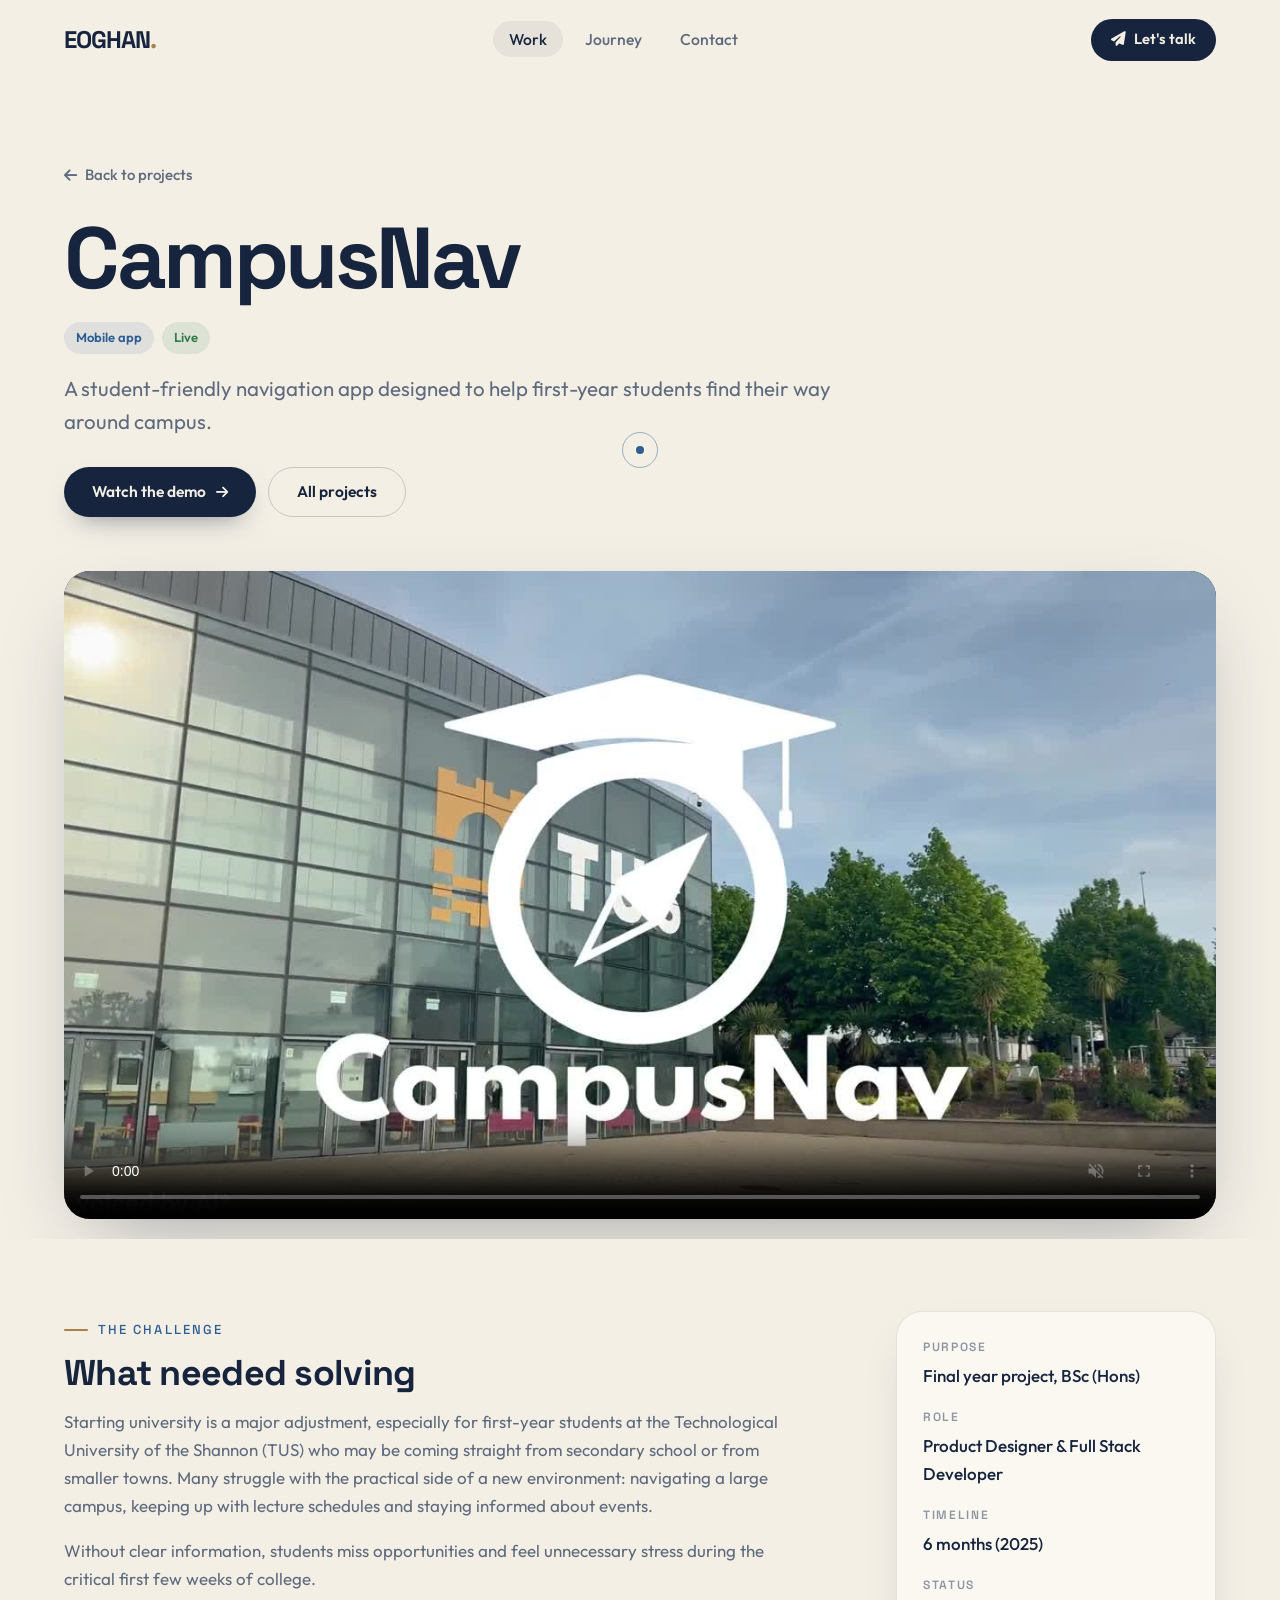
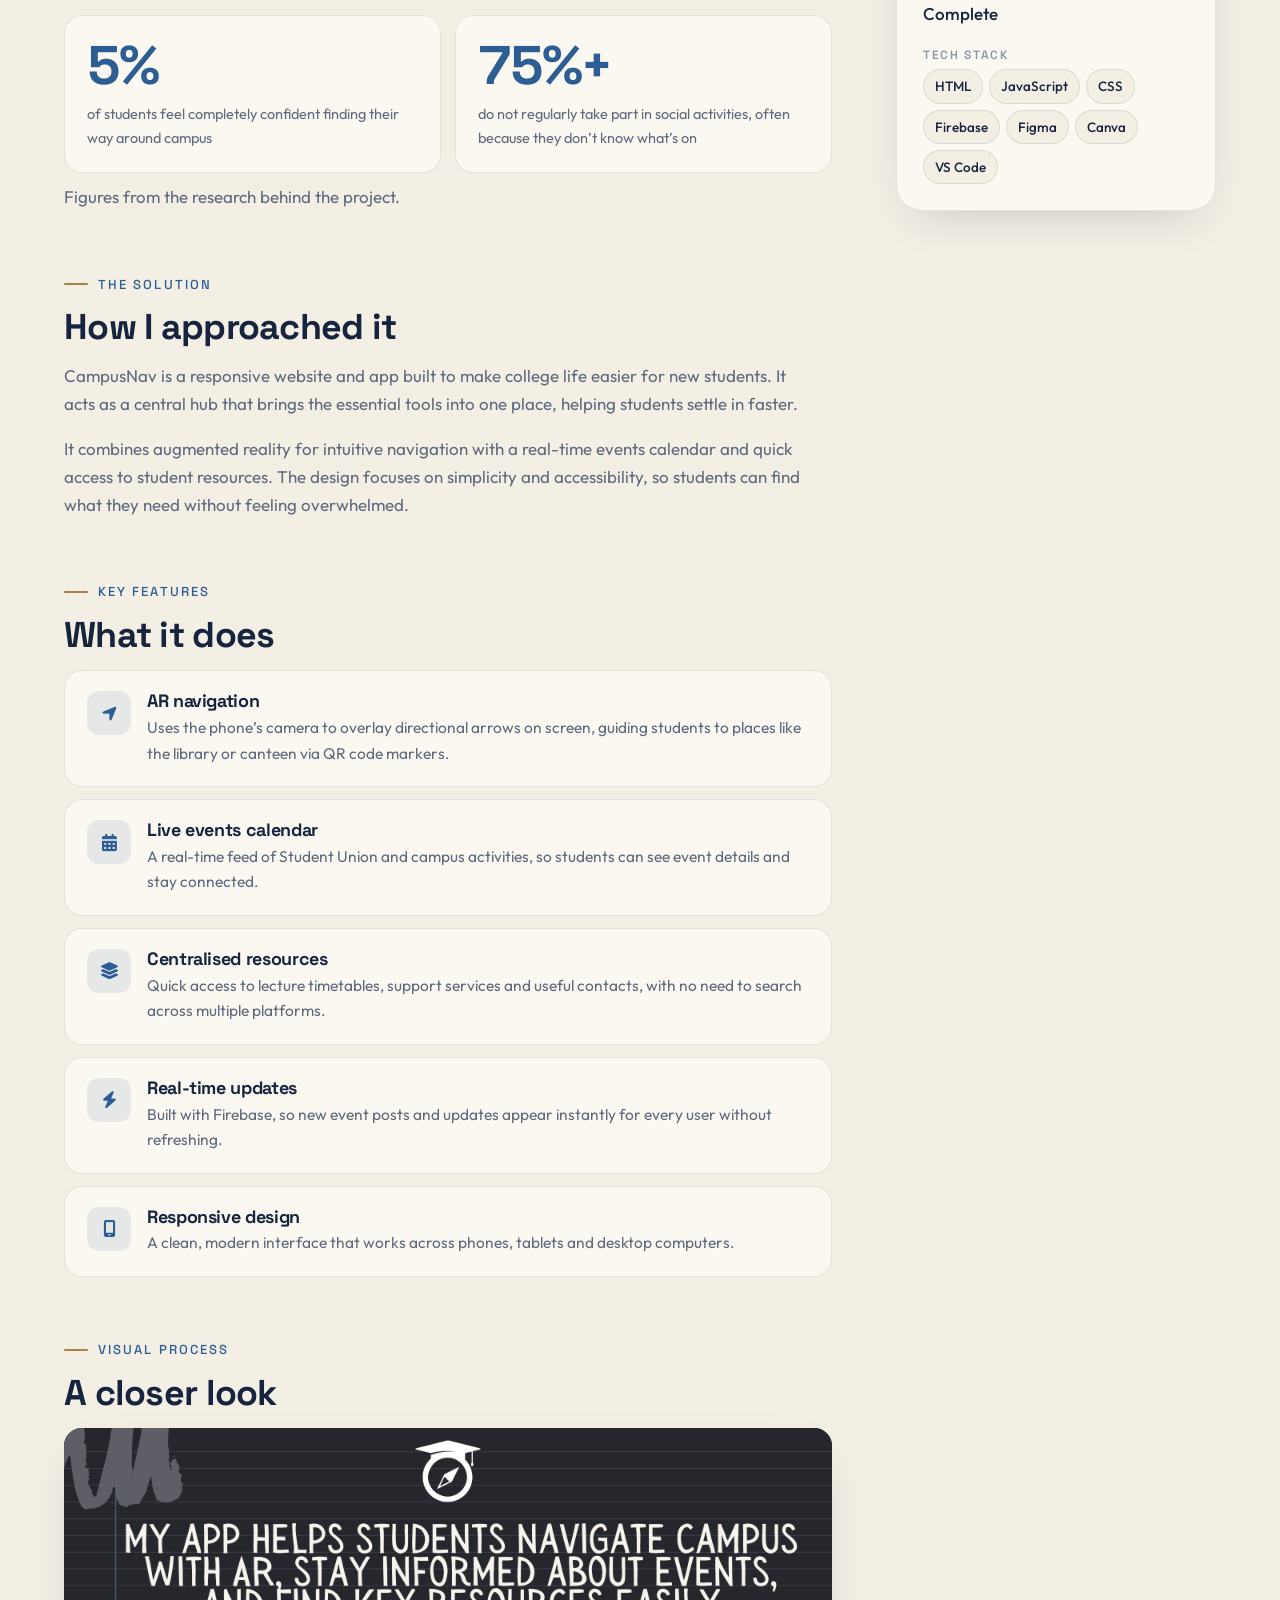
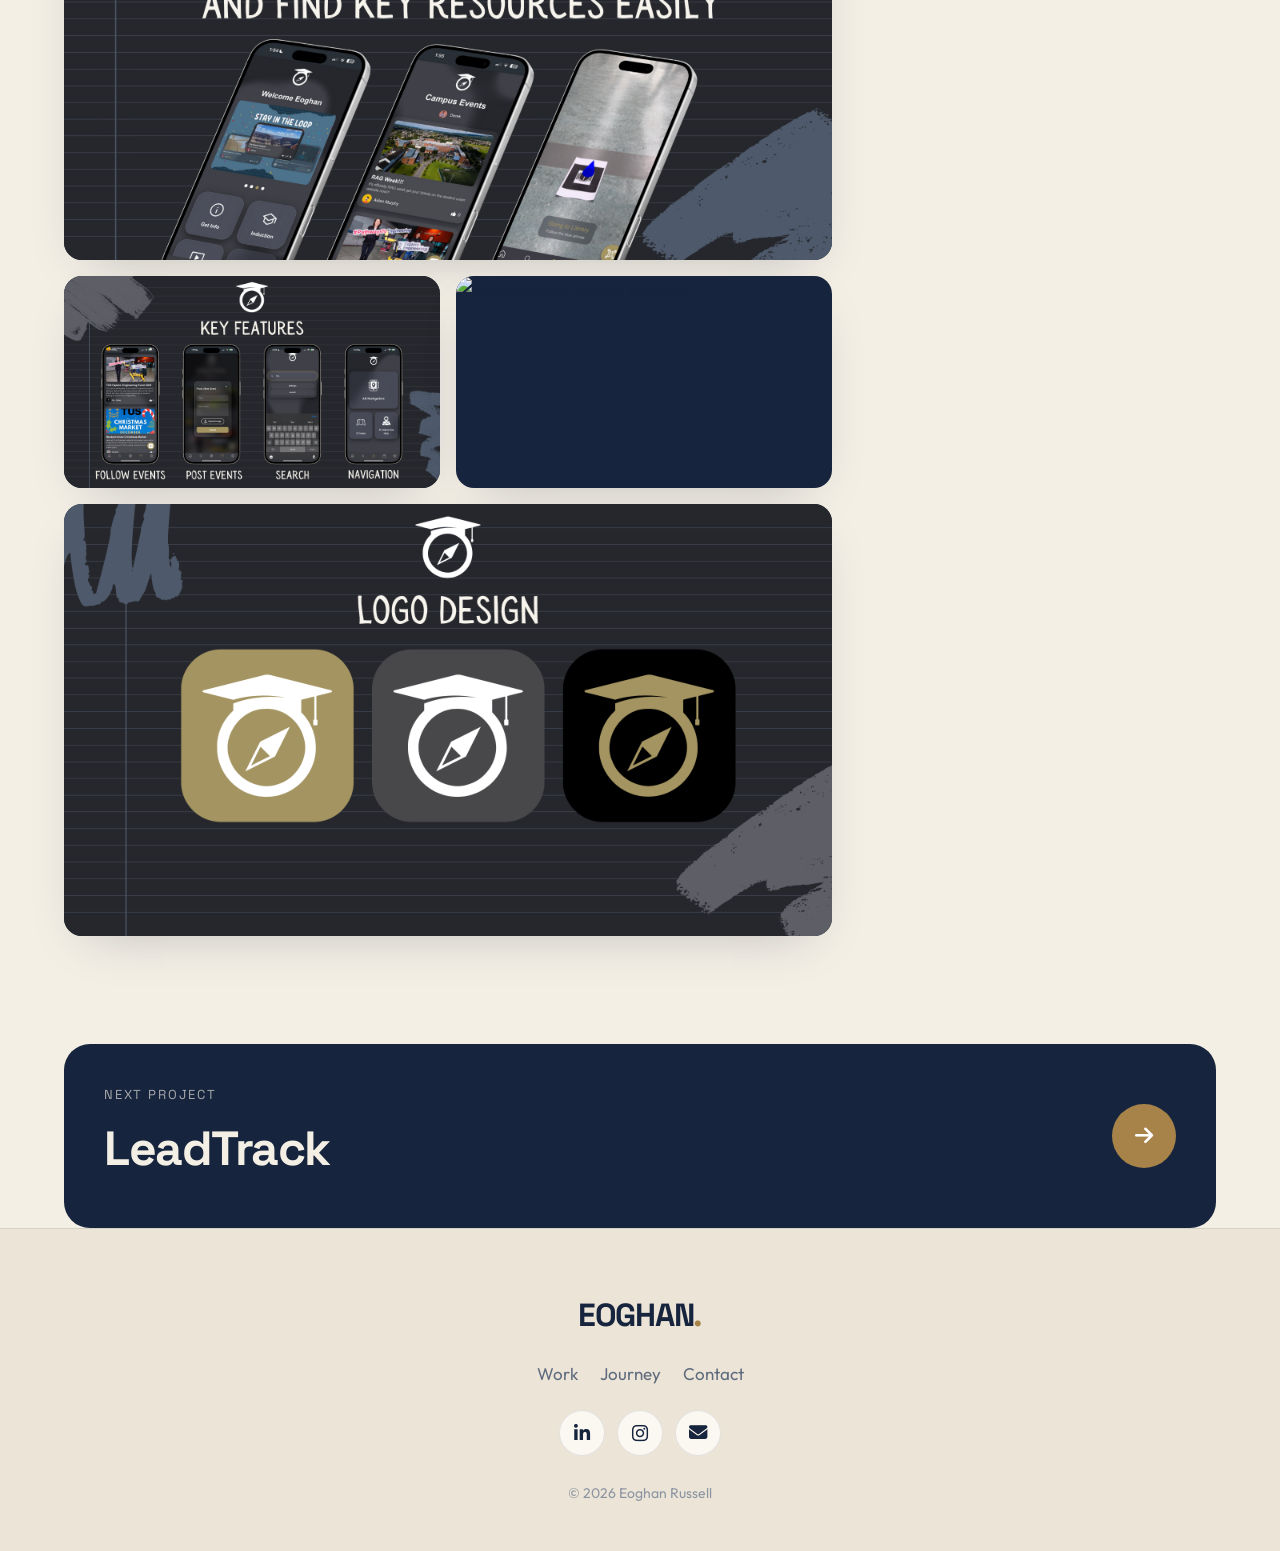
==== commit e3412fc0: "Return to the original layout, polished, in cream Rebuild the homepage on the original structure (ty" ====
--- a/campusnav/index.html
+++ b/campusnav/index.html
@@ -3,111 +3,80 @@
 <head>
   <meta charset="UTF-8">
   <meta name="viewport" content="width=device-width, initial-scale=1.0">
-  <title>CampusNav — Case study | Eoghan Russell</title>
+  <title>CampusNav | Eoghan Russell</title>
   <meta name="description" content="A student-friendly navigation app designed to help first-year students find their way around campus.">
-  <meta name="theme-color" content="#f3ede1">
-  <meta property="og:title" content="CampusNav — Case study | Eoghan Russell">
+  <meta name="theme-color" content="#f4efe5">
+  <meta property="og:title" content="CampusNav | Eoghan Russell">
   <meta property="og:description" content="A student-friendly navigation app designed to help first-year students find their way around campus.">
   <link rel="canonical" href="https://eoghanrussell.com/campusnav/">
   <link rel="icon" href="/assets/img/favicon.svg" type="image/svg+xml">
   <link rel="preconnect" href="https://fonts.googleapis.com">
   <link rel="preconnect" href="https://fonts.gstatic.com" crossorigin>
-  <link href="https://fonts.googleapis.com/css2?family=Fraunces:ital,opsz,wght,SOFT,WONK@0,9..144,100..900,0..100,0..1;1,9..144,100..900,0..100,0..1&family=Inter+Tight:wght@400;500;600&family=JetBrains+Mono:wght@400;500&display=swap" rel="stylesheet">
-  <link rel="stylesheet" href="/css/site.css">
-  <script>
-    document.documentElement.classList.add('js');
-    if (matchMedia('(prefers-reduced-motion: reduce)').matches) document.documentElement.classList.add('reduced');
-  </script>
+  <link href="https://fonts.googleapis.com/css2?family=Outfit:wght@300;400;500;600;700&family=Space+Grotesk:wght@400;500;600;700&display=swap" rel="stylesheet">
+  <link rel="stylesheet" href="https://cdnjs.cloudflare.com/ajax/libs/font-awesome/6.4.0/css/all.min.css">
+  <link rel="stylesheet" href="/css/classic.css">
 </head>
 <body>
   <a class="skip" href="#main">Skip to content</a>
-  <div class="nebula" aria-hidden="true"></div>
-  <canvas id="sky" aria-hidden="true"></canvas>
-  <div class="grain" aria-hidden="true"></div>
-  <div class="fuel" aria-hidden="true"></div>
-  <div class="cursor" aria-hidden="true"><span class="cursor__label"></span></div>
   <div class="cursor-dot" aria-hidden="true"></div>
-  <header class="header">
-    <div class="wrap header__in">
-      <a href="/" class="brand" data-magnetic aria-label="Eoghan Russell, home">
-        <span class="brand__mark">ER</span>
-        <span class="brand__name">EOGHAN RUSSELL</span>
-      </a>
-      <nav class="nav" aria-label="Main"><a href="/#orbit" class="is-active" aria-current="page">Projects</a><a href="/#journey">Journey</a><a href="/#skills">Skills</a><a href="/lab/">Lab</a><a href="/#guestbook">Guestbook</a></nav>
-      <div class="header__tools">
-        <button class="sound" type="button" aria-pressed="false" data-magnetic>
-          <span class="sound__bars" aria-hidden="true"><i></i><i></i><i></i><i></i></span>
-          <span class="sound__txt">SOUND OFF</span>
-        </button>
-        <a href="/#contact" class="btn btn--solid btn--sm" data-magnetic>Get in touch <span class="arrow" aria-hidden="true">→</span></a>
-        <button class="burger" type="button" aria-label="Open menu" aria-expanded="false" aria-controls="mobile-menu"><span></span><span></span></button>
+  <div class="cursor-ring" aria-hidden="true"></div>
+  <div class="scroll-progress" aria-hidden="true"></div>
+  <nav class="navbar" aria-label="Main">
+    <div class="container nav-container">
+      <a href="/" class="logo" aria-label="Eoghan Russell, home">EOGHAN<span>.</span></a>
+      <ul class="nav-links">
+        <li><a href="/#projects" class="nav-link active">Work</a></li>
+        <li><a href="/#about" class="nav-link">Journey</a></li>
+        <li><a href="/#contact" class="nav-link">Contact</a></li>
+      </ul>
+      <div class="nav-actions">
+        <a href="/#contact" class="btn-cv"><i class="fas fa-paper-plane" aria-hidden="true"></i><span>Let's talk</span></a>
+        <button class="menu-btn" type="button" aria-label="Menu" aria-expanded="false" aria-controls="mobileNav"><i class="fas fa-bars"></i></button>
       </div>
     </div>
-  </header>
-  <nav class="mobile-menu" id="mobile-menu" aria-label="Mobile"><a href="/#orbit"><small>01</small>Projects</a><a href="/#journey"><small>02</small>Journey</a><a href="/#skills"><small>03</small>Skills</a><a href="/lab/"><small>04</small>Lab</a><a href="/#guestbook"><small>05</small>Guestbook</a><a href="/#contact"><small>06</small>Contact</a></nav>
+  </nav>
+  <div class="mobile-nav" id="mobileNav"><a href="/#projects">Work</a><a href="/#about">Journey</a><a href="/#contact">Contact</a></div>
   <main id="main">
-    <section class="cs-hero">
-      <div class="wrap">
-        <div class="cs-crumb"><a href="/#missions">Projects</a><span aria-hidden="true">/</span><span>Mobile app</span><span class="chip chip--live">Live</span></div>
-        <h1 class="cs-title" data-vf>CampusNav</h1>
-        <div class="cs-intro rv">
-          <p>A student-friendly navigation app designed to help first-year students find their way around campus.</p>
-          <div class="cs-actions"><a class="btn btn--solid" href="#demo" data-magnetic data-cursor="Play">Watch the demo <span class="arrow" aria-hidden="true">→</span></a><a class="btn btn--ghost" href="/#missions" data-magnetic>All projects</a></div>
-        </div>
-        <dl class="cs-meta rv"><div><dt>Purpose</dt><dd>Final year project, BSc (Hons)</dd></div><div><dt>Role</dt><dd>Product Designer &amp; Full Stack Developer</dd></div><div><dt>Timeline</dt><dd>6 months (2025)</dd></div><div><dt>Status</dt><dd>Complete</dd></div></dl>
-        <figure class="cs-media rv" id="demo" style="margin-left:0;margin-right:0">
-          <video data-autoplay muted loop playsinline preload="none" poster="../assets/img/campusnav-poster.jpg" aria-label="CampusNav demo video" controls>
-            <source src="../assets/img/campusnav-web.mp4" type="video/mp4">
-          </video>
-        </figure>
+    <section class="page-hero">
+      <div class="container">
+        <a class="back-link reveal" href="/#projects" data-section="projects"><i class="fas fa-arrow-left" aria-hidden="true"></i> Back to projects</a>
+        <h1 class="reveal" style="--d:.05s">CampusNav</h1>
+        <div class="chips reveal" style="--d:.1s"><span class="chip">Mobile app</span><span class="chip chip--live">Live</span></div>
+        <p class="lead reveal" style="--d:.15s;margin-top:18px">A student-friendly navigation app designed to help first-year students find their way around campus.</p>
+        <div class="page-actions reveal" style="--d:.2s"><a class="btn btn-primary" href="#demo">Watch the demo <i class="fas fa-arrow-right" aria-hidden="true"></i></a><a class="btn btn-outline" href="/#projects" data-section="projects">All projects</a></div>
+        <figure class="media reveal" id="demo" style="--d:.25s"><video data-autoplay muted loop playsinline controls preload="none" poster="../assets/img/campusnav-poster.jpg" aria-label="CampusNav demo video"><source src="../assets/img/campusnav-web.mp4" type="video/mp4"></video></figure>
       </div>
     </section>
-    <section class="cs-section">
-      <div class="wrap cs-row">
-        <div class="rv"><span class="label">01 — The challenge</span><h2>What needed <span class="acc">solving</span></h2></div>
-        <div class="cs-body rv"><p>Starting university is a major adjustment, especially for first-year students at the Technological University of the Shannon (TUS) who may be coming straight from secondary school or from smaller towns. Many struggle with the practical side of a new environment: navigating a large campus, keeping up with lecture schedules and staying informed about events.</p><p>Without clear information, students miss opportunities and feel unnecessary stress during the critical first few weeks of college.</p><div class="cs-stats"><div class="cs-stat"><b data-count="5" data-suffix="%">5%</b><span>of students feel completely confident finding their way around campus</span></div><div class="cs-stat"><b data-count="75" data-suffix="%+">75%+</b><span>do not regularly take part in social activities, often because they don’t know what’s on</span></div></div><p style="font-size:13px;color:var(--dim);margin-top:12px">Figures from the research behind the project.</p></div>
+    <div class="container page-grid">
+      <div class="page-body">
+        <section class="reveal"><span class="eyebrow">The challenge</span><h2>What needed solving</h2><p>Starting university is a major adjustment, especially for first-year students at the Technological University of the Shannon (TUS) who may be coming straight from secondary school or from smaller towns. Many struggle with the practical side of a new environment: navigating a large campus, keeping up with lecture schedules and staying informed about events.</p><p>Without clear information, students miss opportunities and feel unnecessary stress during the critical first few weeks of college.</p><div class="stats"><div class="stat"><b data-count="5" data-suffix="%">5%</b><span>of students feel completely confident finding their way around campus</span></div><div class="stat"><b data-count="75" data-suffix="%+">75%+</b><span>do not regularly take part in social activities, often because they don’t know what’s on</span></div></div><p class="stats-note">Figures from the research behind the project.</p></section>
+        <section class="reveal"><span class="eyebrow">The solution</span><h2>How I approached it</h2><p>CampusNav is a responsive website and app built to make college life easier for new students. It acts as a central hub that brings the essential tools into one place, helping students settle in faster.</p><p>It combines augmented reality for intuitive navigation with a real-time events calendar and quick access to student resources. The design focuses on simplicity and accessibility, so students can find what they need without feeling overwhelmed.</p></section>
+        <section><span class="eyebrow reveal">Key features</span><h2 class="reveal">What it does</h2><div class="features-list"><div class="feature reveal"><i class="fas fa-location-arrow" aria-hidden="true"></i><div><h3>AR navigation</h3><p>Uses the phone’s camera to overlay directional arrows on screen, guiding students to places like the library or canteen via QR code markers.</p></div></div><div class="feature reveal"><i class="fas fa-calendar-days" aria-hidden="true"></i><div><h3>Live events calendar</h3><p>A real-time feed of Student Union and campus activities, so students can see event details and stay connected.</p></div></div><div class="feature reveal"><i class="fas fa-layer-group" aria-hidden="true"></i><div><h3>Centralised resources</h3><p>Quick access to lecture timetables, support services and useful contacts, with no need to search across multiple platforms.</p></div></div><div class="feature reveal"><i class="fas fa-bolt" aria-hidden="true"></i><div><h3>Real-time updates</h3><p>Built with Firebase, so new event posts and updates appear instantly for every user without refreshing.</p></div></div><div class="feature reveal"><i class="fas fa-mobile-screen" aria-hidden="true"></i><div><h3>Responsive design</h3><p>A clean, modern interface that works across phones, tablets and desktop computers.</p></div></div></div></section>
+        <section class="reveal"><span class="eyebrow">Visual process</span><h2>A closer look</h2><div class="gallery"><figure class="reveal wide"><img src="/assets/apphelps.png" alt="CampusNav: overview" loading="lazy"></figure><figure class="reveal"><img src="/assets/keyfeatures.png" alt="CampusNav: key features" loading="lazy"></figure><figure class="reveal"><img src="/assets/scannow.png" alt="CampusNav: launch artwork" loading="lazy"></figure><figure class="reveal wide"><img src="/assets/logodesign.png" alt="CampusNav: logo design" loading="lazy"></figure></div></section>
       </div>
-    </section>
-    <section class="cs-section">
-      <div class="wrap cs-row">
-        <div class="rv"><span class="label">02 — The solution</span><h2>How I <span class="acc">approached it</span></h2></div>
-        <div class="cs-body rv"><p>CampusNav is a responsive website and app built to make college life easier for new students. It acts as a central hub that brings the essential tools into one place, helping students settle in faster.</p><p>It combines augmented reality for intuitive navigation with a real-time events calendar and quick access to student resources. The design focuses on simplicity and accessibility, so students can find what they need without feeling overwhelmed.</p></div>
-      </div>
-    </section>
-    <section class="cs-section">
-      <div class="wrap">
-        <div class="section__head rv" style="margin-bottom:40px"><div><span class="label">03 — Key features</span><h2 class="title" style="font-size:clamp(2.2rem,4.6vw,4rem)">What it <span class="acc">does</span></h2></div></div>
-        <ul class="cs-features"><li class="rv"><small>01</small><h3>AR navigation</h3><p>Uses the phone’s camera to overlay directional arrows on screen, guiding students to places like the library or canteen via QR code markers.</p></li><li class="rv"><small>02</small><h3>Live events calendar</h3><p>A real-time feed of Student Union and campus activities, so students can see event details and stay connected.</p></li><li class="rv"><small>03</small><h3>Centralised resources</h3><p>Quick access to lecture timetables, support services and useful contacts, with no need to search across multiple platforms.</p></li><li class="rv"><small>04</small><h3>Real-time updates</h3><p>Built with Firebase, so new event posts and updates appear instantly for every user without refreshing.</p></li><li class="rv"><small>05</small><h3>Responsive design</h3><p>A clean, modern interface that works across phones, tablets and desktop computers.</p></li></ul>
-      </div>
-    </section>
-    <section class="cs-section">
-      <div class="wrap cs-row">
-        <div class="rv"><span class="label">04 — Built with</span><h2>The <span class="acc">toolkit</span></h2></div>
-        <div class="cs-stack rv" style="align-content:start"><span>HTML</span><span>JavaScript</span><span>CSS</span><span>Firebase</span><span>Figma</span><span>Canva</span><span>VS Code</span></div>
-      </div>
-    </section>
-    <section class="cs-section">
-      <div class="wrap">
-        <div class="section__head rv" style="margin-bottom:40px"><div><span class="label">05 — Visual process</span><h2 class="title" style="font-size:clamp(2.2rem,4.6vw,4rem)">A closer <span class="acc">look</span></h2></div></div>
-        <div class="cs-gallery"><figure class="rv wide"><img src="../assets/apphelps.png" alt="CampusNav: overview" loading="lazy"><figcaption>Overview</figcaption></figure><figure class="rv"><img src="../assets/keyfeatures.png" alt="CampusNav: key features" loading="lazy"><figcaption>Key features</figcaption></figure><figure class="rv"><img src="../assets/scannow.png" alt="CampusNav: launch artwork" loading="lazy"><figcaption>Launch artwork</figcaption></figure><figure class="rv wide"><img src="../assets/logodesign.png" alt="CampusNav: logo design" loading="lazy"><figcaption>Logo design</figcaption></figure></div>
-      </div>
-    </section>
-    <div class="wrap">
-      <a class="next" href="/leadtracker/" data-cursor="Next" style="--c:#2f5d8f">
-        <span class="next__label">Next project</span>
-        <span class="next__name">LeadTrack<svg viewBox="0 0 24 24" fill="none" stroke="currentColor" stroke-width="1.4" aria-hidden="true"><path d="M4 12h15M13 6l6 6-6 6"/></svg></span>
-        <span class="next__planet" aria-hidden="true"><img src="/assets/leadtrackericon.png" alt=""></span>
+      <aside class="sidebar reveal" aria-label="Project details"><dl><div><dt>Purpose</dt><dd>Final year project, BSc (Hons)</dd></div><div><dt>Role</dt><dd>Product Designer &amp; Full Stack Developer</dd></div><div><dt>Timeline</dt><dd>6 months (2025)</dd></div><div><dt>Status</dt><dd>Complete</dd></div><div><dt>Tech stack</dt><dd class="stack"><span>HTML</span><span>JavaScript</span><span>CSS</span><span>Firebase</span><span>Figma</span><span>Canva</span><span>VS Code</span></dd></div></dl></aside>
+    </div>
+    <div class="container">
+      <a class="next-project reveal" href="/leadtracker/">
+        <div><small>Next project</small><b>LeadTrack</b></div>
+        <span class="arrow" aria-hidden="true"><i class="fas fa-arrow-right"></i></span>
       </a>
     </div>
   </main>
-  <footer class="footer dark" style="padding-top:60px">
-    <div class="wrap">
-      <div class="footer__bottom">
-        <span>© <span id="year">2026</span> Eoghan Russell · <a href="/">Back to the homepage</a> · <a href="mailto:eoghanrussell@outlook.com">eoghanrussell@outlook.com</a></span>
-        <button type="button" class="to-top" id="toTop" data-magnetic>BACK TO TOP ↑</button>
+  <footer>
+    <canvas id="matrix-canvas" aria-hidden="true"></canvas>
+    <div class="container footer-content">
+      <a href="/" class="footer-logo">EOGHAN<span>.</span></a>
+      <nav class="footer-nav" aria-label="Footer"><a href="/#projects">Work</a><a href="/#about">Journey</a><a href="/#contact">Contact</a></nav>
+      <div class="socials">
+        <a class="social" href="https://www.linkedin.com/in/eoghan-russell/" target="_blank" rel="noopener" aria-label="LinkedIn"><i class="fab fa-linkedin-in"></i></a>
+        <a class="social" href="https://www.instagram.com/eoghanruss" target="_blank" rel="noopener" aria-label="Instagram"><i class="fab fa-instagram"></i></a>
+        <a class="social" href="mailto:eoghanrussell@outlook.com" aria-label="Email"><i class="fas fa-envelope"></i></a>
       </div>
+      <p class="footer-copy">&copy; <span id="year">2026</span> Eoghan Russell</p>
     </div>
   </footer>
-  <script type="module" src="/js/project.js"></script>
+  <dialog class="lightbox" id="lightbox"><img src="" alt=""><button class="btn btn-light btn-sm" type="button">Close</button></dialog>
+  <script src="/js/classic.js" defer></script>
 </body>
 </html>
--- a/css/classic.css
+++ b/css/classic.css
@@ -0,0 +1,346 @@
+/* ==========================================================
+   Eoghan Russell — classic layout, cream palette
+   ========================================================== */
+:root {
+  --bg: #f4efe5;
+  --bg-2: #ece5d7;
+  --card: #fbf8f2;
+  --text: #16243d;
+  --muted: #5e6a7d;
+  --dim: #8d95a3;
+  --accent: #2c5d93;
+  --accent-2: #a7834a;
+  --accent-soft: rgba(44, 93, 147, 0.1);
+  --line: rgba(22, 36, 61, 0.1);
+  --line-strong: rgba(22, 36, 61, 0.2);
+  --glass: rgba(251, 248, 242, 0.72);
+  --shadow: 0 18px 50px -24px rgba(22, 36, 61, 0.28);
+  --shadow-lg: 0 30px 80px -30px rgba(22, 36, 61, 0.4);
+  --r-sm: 10px;
+  --r-md: 18px;
+  --r-lg: 26px;
+  --f-head: 'Space Grotesk', system-ui, sans-serif;
+  --f-body: 'Outfit', system-ui, sans-serif;
+  --ease: cubic-bezier(0.22, 1, 0.36, 1);
+  --nav-h: 80px;
+
+  /* aliases used by the Globefolio page */
+  --panel: var(--glass);
+  --hi: var(--text);
+  --on-hi: var(--bg);
+  --r-l: var(--r-lg);
+  --r-m: var(--r-md);
+  --f-display: var(--f-head);
+  --f-mono: var(--f-head);
+  --header-h: var(--nav-h);
+}
+
+*, *::before, *::after { box-sizing: border-box; }
+html { scroll-behavior: smooth; scroll-padding-top: 70px; -webkit-text-size-adjust: 100%; }
+body { margin: 0; background: var(--bg); color: var(--text); font-family: var(--f-body); font-size: 17px; line-height: 1.65; -webkit-font-smoothing: antialiased; overflow-x: clip; }
+h1, h2, h3, h4 { font-family: var(--f-head); line-height: 1.1; letter-spacing: -.02em; margin: 0; }
+p { margin: 0; }
+a { color: inherit; text-decoration: none; }
+img, video, canvas { display: block; max-width: 100%; }
+button { font: inherit; color: inherit; background: none; border: 0; padding: 0; cursor: pointer; }
+ul { list-style: none; margin: 0; padding: 0; }
+::selection { background: var(--accent); color: #fff; }
+:focus-visible { outline: 2px solid var(--accent); outline-offset: 3px; border-radius: 6px; }
+::-webkit-scrollbar { width: 10px; }
+::-webkit-scrollbar-track { background: var(--bg); }
+::-webkit-scrollbar-thumb { background: rgba(22, 36, 61, .25); border-radius: 10px; border: 2px solid var(--bg); }
+::-webkit-scrollbar-thumb:hover { background: var(--accent); }
+
+.container { max-width: 1200px; margin: 0 auto; padding: 0 24px; }
+.section-padding { padding: clamp(80px, 12vh, 120px) 0; }
+.section-alt { background: var(--bg-2); }
+.text-gradient { background: linear-gradient(120deg, var(--text) 10%, var(--accent) 90%); -webkit-background-clip: text; background-clip: text; color: transparent; }
+.glass { background: var(--glass); backdrop-filter: blur(14px); -webkit-backdrop-filter: blur(14px); border: 1px solid var(--line); }
+.skip { position: fixed; left: 16px; top: -60px; z-index: 3000; background: var(--text); color: var(--bg); padding: 10px 16px; border-radius: 8px; transition: top .2s; }
+.skip:focus { top: 16px; }
+.sr-only { position: absolute; width: 1px; height: 1px; overflow: hidden; clip: rect(0 0 0 0); white-space: nowrap; }
+
+.eyebrow { display: inline-flex; align-items: center; gap: 10px; font-family: var(--f-head); font-size: 13px; font-weight: 500; letter-spacing: .16em; text-transform: uppercase; color: var(--accent); }
+.eyebrow::before { content: ''; width: 24px; height: 2px; border-radius: 2px; background: var(--accent-2); }
+.section-header { text-align: center; margin-bottom: clamp(40px, 7vh, 64px); }
+.section-header h2 { font-size: clamp(2.2rem, 4.5vw, 3.4rem); margin-top: 14px; }
+.section-header p { color: var(--muted); margin-top: 12px; }
+
+/* ---------- Buttons ---------- */
+.btn { display: inline-flex; align-items: center; justify-content: center; gap: 10px; min-height: 50px; padding: 0 28px; border-radius: 50px; font-weight: 600; font-size: 15.5px; transition: transform .35s var(--ease), box-shadow .35s var(--ease), background .3s, color .3s, border-color .3s; }
+.btn i { transition: transform .35s var(--ease); font-size: .9em; }
+.btn:hover i { transform: translateX(4px); }
+.btn-primary { background: var(--text); color: var(--bg); box-shadow: 0 12px 28px -14px rgba(22, 36, 61, .6); }
+.btn-primary:hover { background: var(--accent); transform: translateY(-2px); box-shadow: 0 18px 36px -16px rgba(44, 93, 147, .7); }
+.btn-outline { border: 1.5px solid var(--line-strong); color: var(--text); }
+.btn-outline:hover { border-color: var(--text); transform: translateY(-2px); }
+.btn-light { background: #fff; color: var(--text); }
+.btn-light:hover { background: var(--accent-2); color: #fff; }
+.btn-locked { background: rgba(255, 255, 255, .14); color: rgba(255, 255, 255, .8); border: 1px solid rgba(255, 255, 255, .25); cursor: not-allowed; }
+.btn-sm { min-height: 42px; padding: 0 20px; font-size: 14.5px; }
+
+/* ---------- Cursor ---------- */
+.cursor-dot, .cursor-ring { position: fixed; top: 0; left: 0; z-index: 2500; pointer-events: none; border-radius: 50%; }
+.cursor-dot { width: 8px; height: 8px; margin: -4px 0 0 -4px; background: var(--accent); }
+.cursor-ring { width: 36px; height: 36px; margin: -18px 0 0 -18px; border: 1.5px solid rgba(44, 93, 147, .45); transition: width .3s var(--ease), height .3s var(--ease), margin .3s var(--ease), background .3s, border-color .3s, opacity .3s; }
+.hovering .cursor-ring { width: 58px; height: 58px; margin: -29px 0 0 -29px; background: var(--accent-soft); border-color: var(--accent); }
+.cursor-hidden .cursor-dot, .cursor-hidden .cursor-ring { opacity: 0; }
+@media (hover: hover) and (pointer: fine) { .has-cursor, .has-cursor * { cursor: none !important; } .has-cursor input, .has-cursor textarea { cursor: text !important; } }
+@media not ((hover: hover) and (pointer: fine)) { .cursor-dot, .cursor-ring { display: none; } }
+
+.scroll-progress { position: fixed; top: 0; left: 0; height: 3px; width: 100%; z-index: 2001; background: linear-gradient(90deg, var(--accent), var(--accent-2)); transform-origin: 0 50%; transform: scaleX(0); }
+
+/* ---------- Navigation ---------- */
+.navbar { position: fixed; top: 0; left: 0; right: 0; height: var(--nav-h); z-index: 2000; display: flex; align-items: center; transition: height .4s var(--ease), background .4s, box-shadow .4s, border-color .4s; border-bottom: 1px solid transparent; }
+.navbar.scrolled { height: 68px; background: rgba(244, 239, 229, .85); backdrop-filter: blur(16px); -webkit-backdrop-filter: blur(16px); border-bottom-color: var(--line); box-shadow: 0 10px 30px -20px rgba(22, 36, 61, .3); }
+.nav-container { display: flex; justify-content: space-between; align-items: center; width: 100%; }
+.logo { font-family: var(--f-head); font-size: 1.5rem; font-weight: 700; letter-spacing: -.04em; }
+.logo span { color: var(--accent-2); }
+.nav-links { display: flex; gap: 6px; align-items: center; }
+.nav-link { position: relative; font-weight: 500; font-size: .98rem; color: var(--muted); padding: 8px 16px; border-radius: 50px; transition: color .25s, background .25s; }
+.nav-link:hover, .nav-link.active { color: var(--text); background: rgba(22, 36, 61, .06); }
+.nav-actions { display: flex; align-items: center; gap: 10px; }
+.btn-cv { display: inline-flex; align-items: center; gap: 8px; min-height: 42px; padding: 0 20px; border-radius: 50px; font-weight: 600; font-size: .92rem; background: var(--text); color: var(--bg); transition: background .3s, transform .3s var(--ease); }
+.btn-cv:hover { background: var(--accent); transform: translateY(-1px); }
+.menu-btn { display: none; width: 44px; height: 44px; border-radius: 50%; border: 1px solid var(--line-strong); font-size: 1.05rem; }
+.mobile-nav { position: fixed; inset: 0; z-index: 1999; background: rgba(244, 239, 229, .97); backdrop-filter: blur(10px); display: flex; flex-direction: column; justify-content: center; align-items: center; gap: 10px; opacity: 0; visibility: hidden; transition: opacity .35s, visibility .35s; }
+.mobile-nav a { font-family: var(--f-head); font-size: 2.4rem; font-weight: 700; letter-spacing: -.03em; padding: 6px 20px; }
+.menu-open .mobile-nav { opacity: 1; visibility: visible; }
+@media (max-width: 900px) { .nav-links { display: none; } .menu-btn { display: grid; place-items: center; } }
+
+/* ---------- Hero ---------- */
+.hero { position: relative; min-height: 100vh; min-height: 100svh; display: flex; align-items: center; overflow: hidden; padding: calc(var(--nav-h) + 30px) 0 60px; }
+#particles-js { position: absolute; inset: 0; width: 100%; height: 100%; z-index: 0; }
+.hero::after { content: ''; position: absolute; inset: auto 0 0; height: 160px; background: linear-gradient(transparent, var(--bg)); pointer-events: none; }
+.hero-glow { position: absolute; width: 60vw; height: 60vw; right: -15vw; top: -20vw; border-radius: 50%; background: radial-gradient(circle, rgba(44, 93, 147, .14), transparent 65%); pointer-events: none; }
+.hero-glow--2 { right: auto; left: -20vw; top: auto; bottom: -30vw; background: radial-gradient(circle, rgba(167, 131, 74, .14), transparent 65%); }
+.hero-content { position: relative; z-index: 1; display: grid; grid-template-columns: 1.1fr .9fr; align-items: center; gap: clamp(30px, 6vw, 80px); width: 100%; }
+.hero-hello { font-family: var(--f-head); font-weight: 500; letter-spacing: .18em; color: var(--accent); font-size: 14px; display: inline-flex; align-items: center; gap: 10px; }
+.hero-hello .wave { display: inline-block; animation: wave 2.6s ease-in-out infinite; transform-origin: 70% 70%; }
+@keyframes wave { 0%, 60%, 100% { transform: rotate(0); } 10%, 30% { transform: rotate(14deg); } 20% { transform: rotate(-8deg); } 40% { transform: rotate(-4deg); } 50% { transform: rotate(10deg); } }
+.hero-text h1 { font-size: clamp(2.8rem, 6.2vw, 4.8rem); margin: 14px 0 22px; min-height: 2.25em; font-weight: 700; letter-spacing: -.035em; }
+.typewriter-cursor { display: inline-block; width: 3px; height: .85em; background: var(--accent-2); margin-left: 6px; vertical-align: -.06em; border-radius: 2px; animation: blink .9s steps(1) infinite; }
+@keyframes blink { 50% { opacity: 0; } }
+.hero-text > p { color: var(--muted); font-size: 1.08rem; max-width: 56ch; }
+.cta-group { display: flex; gap: 12px; flex-wrap: wrap; margin-top: 32px; }
+.hero-stats { display: flex; gap: clamp(20px, 4vw, 44px); margin-top: 44px; padding-top: 26px; border-top: 1px solid var(--line); }
+.hero-stats b { display: block; font-family: var(--f-head); font-size: 1.9rem; letter-spacing: -.03em; line-height: 1; }
+.hero-stats span { color: var(--muted); font-size: 14px; }
+.hero-visual { position: relative; perspective: 1200px; }
+.tilt-card { position: relative; width: 100%; aspect-ratio: 4 / 5; max-height: 72vh; border-radius: var(--r-lg); transform-style: preserve-3d; box-shadow: var(--shadow-lg); will-change: transform; background: var(--card); }
+.tilt-card img { width: 100%; height: 100%; object-fit: cover; object-position: center 22%; border-radius: var(--r-lg); }
+.tilt-card::after { content: ''; position: absolute; inset: 0; border-radius: var(--r-lg); background: radial-gradient(circle at var(--gx, 30%) var(--gy, 20%), rgba(255, 255, 255, .32), transparent 45%); pointer-events: none; mix-blend-mode: soft-light; }
+.tilt-badge { position: absolute; left: -22px; bottom: 34px; transform: translateZ(60px); padding: 14px 18px; border-radius: 16px; display: flex; align-items: center; gap: 12px; box-shadow: var(--shadow); }
+.tilt-badge i { width: 38px; height: 38px; border-radius: 50%; display: grid; place-items: center; background: var(--text); color: var(--bg); font-size: 15px; }
+.tilt-badge b { display: block; font-family: var(--f-head); font-size: 15px; line-height: 1.2; }
+.tilt-badge span { font-size: 13px; color: var(--muted); }
+.tilt-badge--top { left: auto; right: -18px; top: 30px; bottom: auto; }
+.tilt-badge--top i { background: var(--accent-2); }
+.scroll-hint { position: absolute; left: 50%; bottom: 26px; transform: translateX(-50%); z-index: 2; width: 26px; height: 42px; border-radius: 20px; border: 1.5px solid var(--line-strong); }
+.scroll-hint::after { content: ''; position: absolute; left: 50%; top: 8px; width: 4px; height: 8px; margin-left: -2px; border-radius: 4px; background: var(--accent); animation: scrollhint 1.8s var(--ease) infinite; }
+@keyframes scrollhint { 0% { transform: translateY(0); opacity: 1; } 80% { transform: translateY(14px); opacity: 0; } 100% { opacity: 0; } }
+
+/* ---------- Marquee ---------- */
+.marquee-section { padding: 30px 0; background: var(--card); overflow: hidden; border-top: 1px solid var(--line); border-bottom: 1px solid var(--line); -webkit-mask-image: linear-gradient(90deg, transparent, #000 10%, #000 90%, transparent); mask-image: linear-gradient(90deg, transparent, #000 10%, #000 90%, transparent); }
+.marquee-content { display: flex; width: max-content; animation: scroll 38s linear infinite; }
+.marquee-section:hover .marquee-content { animation-play-state: paused; }
+.marquee-item { font-family: var(--f-head); font-size: 1.45rem; font-weight: 600; color: var(--muted); display: flex; align-items: center; gap: 12px; padding-right: 70px; transition: color .3s; white-space: nowrap; }
+.marquee-item:hover { color: var(--text); }
+.marquee-item i { color: var(--accent); }
+.marquee-item:nth-child(3n) i { color: var(--accent-2); }
+@keyframes scroll { to { transform: translateX(-50%); } }
+
+/* ---------- Projects ---------- */
+.projects-grid { display: grid; grid-template-columns: repeat(auto-fill, minmax(320px, 1fr)); gap: 28px; }
+.project-card { height: 420px; perspective: 1400px; outline: none; }
+.project-inner { position: relative; width: 100%; height: 100%; transition: transform .9s var(--ease); transform-style: preserve-3d; }
+.project-card:hover .project-inner, .project-card:focus-within .project-inner, .project-card.flipped .project-inner { transform: rotateY(180deg); }
+.project-front, .project-back { position: absolute; inset: 0; backface-visibility: hidden; -webkit-backface-visibility: hidden; border-radius: var(--r-md); overflow: hidden; }
+.project-front { background: var(--card); border: 1px solid var(--line); box-shadow: var(--shadow); display: flex; flex-direction: column; justify-content: center; align-items: center; text-align: center; padding: 28px; }
+.project-front::before { content: ''; position: absolute; inset: 0; background: radial-gradient(circle at 50% 38%, var(--tint, rgba(44, 93, 147, .14)), transparent 60%); }
+.project-logo { position: relative; width: 112px; height: 112px; object-fit: contain; margin-bottom: 22px; border-radius: 26px; transition: transform .6s var(--ease); }
+.project-card:hover .project-logo { transform: scale(1.06) rotate(-3deg); }
+.project-front h3 { position: relative; font-size: 1.7rem; }
+.project-tag { position: relative; margin-top: 10px; font-size: 13px; font-weight: 500; letter-spacing: .1em; text-transform: uppercase; color: var(--muted); }
+.project-status { position: absolute; top: 18px; right: 18px; font-size: 12px; font-weight: 600; padding: 5px 12px; border-radius: 50px; background: rgba(63, 143, 90, .12); color: #2f7a4a; }
+.project-status.build { background: rgba(167, 131, 74, .14); color: #8a6a33; }
+.project-hint { position: absolute; bottom: 18px; left: 0; right: 0; text-align: center; font-size: 12.5px; color: var(--dim); display: flex; align-items: center; justify-content: center; gap: 8px; }
+.project-back { transform: rotateY(180deg); background: #16243d center / cover no-repeat; color: #fff; display: flex; flex-direction: column; justify-content: flex-end; padding: 30px; box-shadow: var(--shadow-lg); }
+.project-back::before { content: ''; position: absolute; inset: 0; background: linear-gradient(180deg, rgba(22, 36, 61, .25) 0%, rgba(22, 36, 61, .92) 62%); }
+.project-back > * { position: relative; }
+.project-back h3 { font-size: 1.7rem; }
+.project-back p { margin: 10px 0 20px; color: rgba(255, 255, 255, .82); font-size: 15.5px; line-height: 1.55; }
+.project-back .btn { align-self: flex-start; }
+
+/* ---------- Timeline ---------- */
+.timeline-wrapper { position: relative; max-width: 920px; margin: 0 auto; }
+.timeline-line { position: absolute; left: 50%; top: 6px; bottom: 6px; width: 2px; background: var(--line-strong); transform: translateX(-50%); border-radius: 2px; overflow: hidden; }
+.timeline-line i { position: absolute; left: 0; top: 0; width: 100%; height: 100%; background: linear-gradient(var(--accent), var(--accent-2)); transform-origin: top; transform: scaleY(0); }
+.timeline-item { position: relative; width: 50%; padding: 0 48px; margin-bottom: 44px; opacity: 0; transform: translateY(34px); transition: opacity .8s var(--ease), transform .9s var(--ease); }
+.timeline-item.show { opacity: 1; transform: none; }
+.timeline-item:nth-child(even) { left: 0; text-align: right; }
+.timeline-item:nth-child(odd) { left: 50%; }
+.timeline-card { background: var(--card); border: 1px solid var(--line); border-radius: var(--r-md); padding: 24px 26px; box-shadow: var(--shadow); transition: transform .5s var(--ease), box-shadow .5s var(--ease); }
+.timeline-card:hover { transform: translateY(-4px); box-shadow: var(--shadow-lg); }
+.timeline-dot { position: absolute; top: 26px; width: 18px; height: 18px; border-radius: 50%; background: var(--bg-2); border: 3px solid var(--accent); box-shadow: 0 0 0 6px var(--bg-2); transition: background .4s; }
+.timeline-item.show .timeline-dot { background: var(--accent); }
+.timeline-item:nth-child(even) .timeline-dot { right: -9px; }
+.timeline-item:nth-child(odd) .timeline-dot { left: -9px; }
+.timeline-date { display: inline-block; font-family: var(--f-head); font-size: 13px; font-weight: 600; letter-spacing: .06em; color: var(--accent); background: var(--accent-soft); padding: 4px 12px; border-radius: 50px; }
+.timeline-card h3 { font-size: 1.32rem; margin: 12px 0 4px; }
+.timeline-org { font-weight: 600; font-size: 15px; color: var(--accent-2); }
+.timeline-card p { margin-top: 10px; color: var(--muted); font-size: 15.5px; }
+
+/* ---------- Contact ---------- */
+.contact-wrap { display: grid; grid-template-columns: .9fr 1.1fr; gap: clamp(28px, 5vw, 60px); align-items: start; max-width: 1040px; margin: 0 auto; }
+.contact-info h3 { font-size: clamp(1.8rem, 3vw, 2.4rem); }
+.contact-info > p { color: var(--muted); margin: 14px 0 26px; }
+.contact-line { display: flex; align-items: center; gap: 14px; padding: 16px 18px; border-radius: var(--r-sm); background: var(--card); border: 1px solid var(--line); margin-bottom: 12px; transition: border-color .3s, transform .4s var(--ease); width: 100%; text-align: left; }
+.contact-line:hover { border-color: var(--accent); transform: translateX(4px); }
+.contact-line i { width: 40px; height: 40px; border-radius: 50%; display: grid; place-items: center; background: var(--accent-soft); color: var(--accent); flex: none; }
+.contact-line b { display: block; font-family: var(--f-head); font-size: 15.5px; }
+.contact-line span { color: var(--muted); font-size: 14px; }
+.contact-form { padding: clamp(26px, 4vw, 40px); border-radius: var(--r-lg); background: var(--card); border: 1px solid var(--line); box-shadow: var(--shadow); }
+.input-group { position: relative; margin-bottom: 18px; }
+.input-field { width: 100%; padding: 22px 16px 10px; background: var(--bg); border: 1.5px solid transparent; border-radius: var(--r-sm); color: var(--text); font: inherit; font-size: 16px; transition: border-color .25s, background .25s, box-shadow .25s; resize: vertical; }
+.input-field:focus { outline: none; border-color: var(--accent); background: #fff; box-shadow: 0 0 0 4px var(--accent-soft); }
+.input-group label { position: absolute; left: 17px; top: 16px; color: var(--dim); pointer-events: none; transition: all .25s var(--ease); }
+.input-field:focus + label, .input-field:not(:placeholder-shown) + label { top: 6px; font-size: 12px; color: var(--accent); font-weight: 500; }
+textarea.input-field { min-height: 150px; }
+.form-row { display: flex; justify-content: space-between; align-items: center; gap: 14px; flex-wrap: wrap; }
+.form-status { font-size: 14.5px; color: #a3412f; }
+
+/* ---------- Footer ---------- */
+footer { position: relative; padding: 60px 0 46px; text-align: center; border-top: 1px solid var(--line); overflow: hidden; background: var(--bg-2); }
+#matrix-canvas { position: absolute; inset: 0; width: 100%; height: 100%; z-index: 0; opacity: .14; }
+.footer-content { position: relative; z-index: 1; }
+.footer-logo { font-family: var(--f-head); font-size: 2rem; font-weight: 700; letter-spacing: -.04em; }
+.footer-logo span { color: var(--accent-2); }
+.footer-nav { display: flex; justify-content: center; gap: 6px 22px; flex-wrap: wrap; margin: 18px 0 22px; color: var(--muted); }
+.footer-nav a:hover { color: var(--text); }
+.socials { display: flex; justify-content: center; gap: 12px; }
+.social { width: 46px; height: 46px; border-radius: 50%; display: grid; place-items: center; background: var(--card); border: 1px solid var(--line); font-size: 1.15rem; transition: background .3s, color .3s, transform .4s var(--ease); }
+.social:hover { background: var(--text); color: var(--bg); transform: translateY(-3px); }
+.footer-copy { margin-top: 26px; color: var(--dim); font-size: 14px; }
+
+/* ---------- Chat ---------- */
+.chat-trigger { position: fixed; bottom: 26px; right: 26px; width: 62px; height: 62px; z-index: 1500; border-radius: 50%; display: grid; place-items: center; font-size: 1.45rem; background: var(--text); color: var(--bg); box-shadow: 0 16px 34px -12px rgba(22, 36, 61, .55); transition: transform .45s var(--ease), background .3s; }
+.chat-trigger:hover { transform: scale(1.08) rotate(8deg); background: var(--accent); }
+.chat-trigger .fa-xmark { display: none; }
+.chat-open .chat-trigger .fa-xmark { display: block; }
+.chat-open .chat-trigger .fa-comment-dots { display: none; }
+.chat-window { position: fixed; bottom: 102px; right: 26px; width: min(340px, calc(100vw - 32px)); height: min(460px, 68vh); z-index: 1500; display: flex; flex-direction: column; border-radius: var(--r-md); overflow: hidden; background: var(--card); border: 1px solid var(--line); box-shadow: var(--shadow-lg); transform-origin: bottom right; opacity: 0; visibility: hidden; transform: translateY(14px) scale(.96); transition: opacity .3s, transform .45s var(--ease), visibility .3s; }
+.chat-open .chat-window { opacity: 1; visibility: visible; transform: none; }
+.chat-header { padding: 16px 18px; background: var(--text); color: var(--bg); display: flex; align-items: center; gap: 12px; }
+.chat-header img { width: 38px; height: 38px; border-radius: 50%; object-fit: cover; object-position: center 20%; border: 2px solid var(--accent-2); }
+.chat-header h4 { font-size: 16px; }
+.chat-header small { display: block; font-size: 12px; opacity: .75; }
+.chat-header small::before { content: ''; display: inline-block; width: 7px; height: 7px; border-radius: 50%; background: #6fcf8f; margin-right: 6px; }
+.chat-body { flex: 1; padding: 16px; overflow-y: auto; display: flex; flex-direction: column; gap: 10px; font-size: 14.5px; }
+.chat-msg { max-width: 86%; padding: 10px 14px; border-radius: 16px; line-height: 1.45; animation: pop .35s var(--ease); }
+.chat-msg.bot { background: var(--bg-2); border-bottom-left-radius: 4px; }
+.chat-msg.user { align-self: flex-end; background: var(--text); color: var(--bg); border-bottom-right-radius: 4px; }
+.chat-msg.typing { display: inline-flex; gap: 4px; }
+.chat-msg.typing i { width: 6px; height: 6px; border-radius: 50%; background: var(--dim); animation: dots 1s infinite; }
+.chat-msg.typing i:nth-child(2) { animation-delay: .15s; } .chat-msg.typing i:nth-child(3) { animation-delay: .3s; }
+@keyframes dots { 50% { transform: translateY(-4px); opacity: .5; } }
+@keyframes pop { from { opacity: 0; transform: translateY(6px); } }
+.chat-input-area { padding: 10px; border-top: 1px solid var(--line); display: flex; gap: 8px; }
+.chat-input { flex: 1; min-width: 0; height: 42px; padding: 0 16px; border-radius: 50px; background: var(--bg); border: 1.5px solid transparent; color: var(--text); font: inherit; font-size: 15px; }
+.chat-input:focus { outline: none; border-color: var(--accent); }
+.chat-send { width: 42px; height: 42px; border-radius: 50%; background: var(--text); color: var(--bg); display: grid; place-items: center; }
+
+/* ---------- Reveal ---------- */
+.reveal { opacity: 0; transform: translateY(30px); transition: opacity .9s var(--ease), transform 1s var(--ease); transition-delay: var(--d, 0s); }
+.reveal.show { opacity: 1; transform: none; }
+
+/* ---------- Project pages ---------- */
+.page-hero { padding: calc(var(--nav-h) + clamp(50px, 9vh, 100px)) 0 20px; position: relative; overflow: hidden; }
+.back-link { display: inline-flex; align-items: center; gap: 8px; color: var(--muted); font-weight: 500; font-size: 15px; transition: color .25s, gap .3s var(--ease); }
+.back-link:hover { color: var(--text); gap: 12px; }
+.page-hero h1 { font-size: clamp(2.8rem, 7vw, 5.4rem); letter-spacing: -.04em; margin: 22px 0 16px; }
+.page-hero .lead { font-size: clamp(1.08rem, 1.6vw, 1.3rem); color: var(--muted); max-width: 60ch; }
+.chips { display: flex; gap: 8px; flex-wrap: wrap; margin-top: 8px; }
+.chip { display: inline-flex; align-items: center; gap: 8px; font-size: 13px; font-weight: 600; padding: 5px 12px; border-radius: 50px; background: var(--accent-soft); color: var(--accent); }
+.chip--live { background: rgba(63, 143, 90, .12); color: #2f7a4a; }
+.chip--build { background: rgba(167, 131, 74, .14); color: #8a6a33; }
+.page-actions { display: flex; gap: 12px; flex-wrap: wrap; margin-top: 28px; }
+.media { margin: clamp(36px, 6vh, 60px) 0 0; border-radius: var(--r-lg); overflow: hidden; box-shadow: var(--shadow-lg); background: var(--text); }
+.media img, .media video { width: 100%; height: auto; display: block; }
+.page-grid { display: grid; grid-template-columns: 1fr 320px; gap: clamp(30px, 5vw, 64px); align-items: start; padding-top: clamp(50px, 8vh, 90px); }
+.page-body section + section { margin-top: 54px; }
+.page-body h2 { font-size: clamp(1.7rem, 2.8vw, 2.3rem); margin: 12px 0 16px; }
+.page-body p { color: var(--muted); font-size: 1.06rem; margin-bottom: 1em; max-width: 68ch; }
+.stats { display: grid; grid-template-columns: repeat(2, 1fr); gap: 14px; margin-top: 22px; }
+.stat { padding: 22px; border-radius: var(--r-md); background: var(--card); border: 1px solid var(--line); }
+.stat b { display: block; font-family: var(--f-head); font-size: clamp(2.4rem, 5vw, 3.4rem); letter-spacing: -.04em; line-height: 1; color: var(--accent); font-variant-numeric: tabular-nums; }
+.stat span { display: block; margin-top: 10px; color: var(--muted); font-size: 14.5px; }
+.stats-note { font-size: 13px; color: var(--dim); margin-top: 10px; }
+.features-list { display: grid; gap: 12px; }
+.feature { display: grid; grid-template-columns: auto 1fr; gap: 16px; padding: 20px 22px; border-radius: var(--r-md); background: var(--card); border: 1px solid var(--line); transition: transform .45s var(--ease), border-color .3s; }
+.feature:hover { transform: translateX(6px); border-color: var(--line-strong); }
+.feature i { width: 44px; height: 44px; border-radius: 12px; display: grid; place-items: center; background: var(--accent-soft); color: var(--accent); font-size: 17px; }
+.feature h3 { font-size: 1.12rem; margin-bottom: 4px; }
+.feature p { margin: 0; font-size: 15.5px; }
+.sidebar { position: sticky; top: 100px; padding: 26px; border-radius: var(--r-lg); background: var(--card); border: 1px solid var(--line); box-shadow: var(--shadow); }
+.sidebar dl { margin: 0; display: grid; gap: 18px; }
+.sidebar dt { font-family: var(--f-head); font-size: 12px; font-weight: 600; letter-spacing: .14em; text-transform: uppercase; color: var(--dim); margin-bottom: 4px; }
+.sidebar dd { margin: 0; font-weight: 500; }
+.stack { display: flex; flex-wrap: wrap; gap: 6px; margin-top: 4px; }
+.stack span { font-size: 13.5px; padding: 5px 11px; border-radius: 50px; background: var(--bg); border: 1px solid var(--line); }
+.gallery { display: grid; grid-template-columns: repeat(2, 1fr); gap: 16px; margin-top: 10px; }
+.gallery figure { margin: 0; border-radius: var(--r-md); overflow: hidden; box-shadow: var(--shadow); background: var(--text); cursor: zoom-in; }
+.gallery figure.wide { grid-column: 1 / -1; }
+.gallery img { width: 100%; height: 100%; object-fit: cover; transition: transform 1s var(--ease); }
+.gallery figure:hover img { transform: scale(1.04); }
+.building { display: grid; grid-template-columns: auto 1fr; gap: 30px; align-items: center; padding: clamp(26px, 5vw, 48px); border-radius: var(--r-lg); background: var(--card); border: 1px dashed var(--line-strong); margin-top: 40px; }
+.building img { width: 130px; border-radius: 28px; box-shadow: var(--shadow); }
+.building h2 { font-size: clamp(1.6rem, 2.6vw, 2.2rem); margin-bottom: 10px; }
+.building p { color: var(--muted); margin-bottom: 20px; max-width: 54ch; }
+.progress { height: 6px; border-radius: 6px; background: var(--bg-2); overflow: hidden; max-width: 360px; margin-bottom: 20px; }
+.progress i { display: block; height: 100%; width: 35%; border-radius: 6px; background: linear-gradient(90deg, var(--accent), var(--accent-2)); animation: loading 2.2s var(--ease) infinite alternate; }
+@keyframes loading { from { transform: translateX(-60%); } to { transform: translateX(220%); } }
+.next-project { display: flex; justify-content: space-between; align-items: center; gap: 20px; margin-top: clamp(70px, 12vh, 120px); padding: clamp(28px, 4vw, 40px); border-radius: var(--r-lg); background: var(--text); color: var(--bg); transition: transform .5s var(--ease), box-shadow .5s; }
+.next-project:hover { transform: translateY(-4px); box-shadow: var(--shadow-lg); }
+.next-project small { display: block; font-family: var(--f-head); font-size: 13px; letter-spacing: .14em; text-transform: uppercase; opacity: .65; }
+.next-project b { display: block; font-family: var(--f-head); font-size: clamp(1.8rem, 4vw, 3rem); letter-spacing: -.03em; margin-top: 4px; }
+.next-project .arrow { width: 64px; height: 64px; border-radius: 50%; display: grid; place-items: center; background: var(--accent-2); color: #fff; font-size: 1.3rem; transition: transform .5s var(--ease); flex: none; }
+.next-project:hover .arrow { transform: rotate(-45deg); }
+.lightbox { border: 0; padding: 0; background: transparent; max-width: min(94vw, 1200px); }
+.lightbox::backdrop { background: rgba(22, 36, 61, .82); backdrop-filter: blur(4px); }
+.lightbox img { max-height: 84vh; border-radius: 14px; }
+.lightbox button { display: flex; margin: 14px auto 0; }
+
+/* ---------- 404 / success ---------- */
+.lost { min-height: 100vh; display: grid; place-items: center; text-align: center; padding: 24px; }
+.lost h1 { font-size: clamp(5rem, 20vw, 12rem); letter-spacing: -.06em; line-height: .9; }
+.lost p { color: var(--muted); font-size: 1.1rem; max-width: 42ch; margin: 18px auto 28px; }
+
+/* ---------- Responsive ---------- */
+@media (max-width: 900px) {
+  .hero-content { grid-template-columns: 1fr; text-align: center; }
+  .hero-text > p { margin: 0 auto; }
+  .cta-group, .hero-stats { justify-content: center; }
+  .hero-visual { max-width: 340px; margin: 10px auto 0; width: 100%; }
+  .tilt-badge { left: -10px; } .tilt-badge--top { right: -10px; left: auto; }
+  .hero-text h1 { min-height: 2.3em; }
+  .scroll-hint { display: none; }
+  .timeline-line { left: 9px; }
+  .timeline-item { width: 100%; left: 0 !important; text-align: left !important; padding: 0 0 0 40px; }
+  .timeline-item .timeline-dot { left: 0 !important; right: auto !important; }
+  .contact-wrap, .page-grid { grid-template-columns: 1fr; }
+  .sidebar { position: static; }
+  .building { grid-template-columns: 1fr; }
+}
+@media (max-width: 560px) {
+  .project-card { height: 400px; }
+  .gallery, .stats { grid-template-columns: 1fr; }
+  .chat-trigger { right: 16px; bottom: 16px; }
+  .chat-window { right: 16px; bottom: 90px; }
+  .btn-cv span { display: none; }
+}
+@media (prefers-reduced-motion: reduce) {
+  html { scroll-behavior: auto; }
+  *, *::before, *::after { animation-duration: .001ms !important; animation-iteration-count: 1 !important; transition-duration: .001ms !important; }
+  .reveal, .timeline-item { opacity: 1; transform: none; }
+}
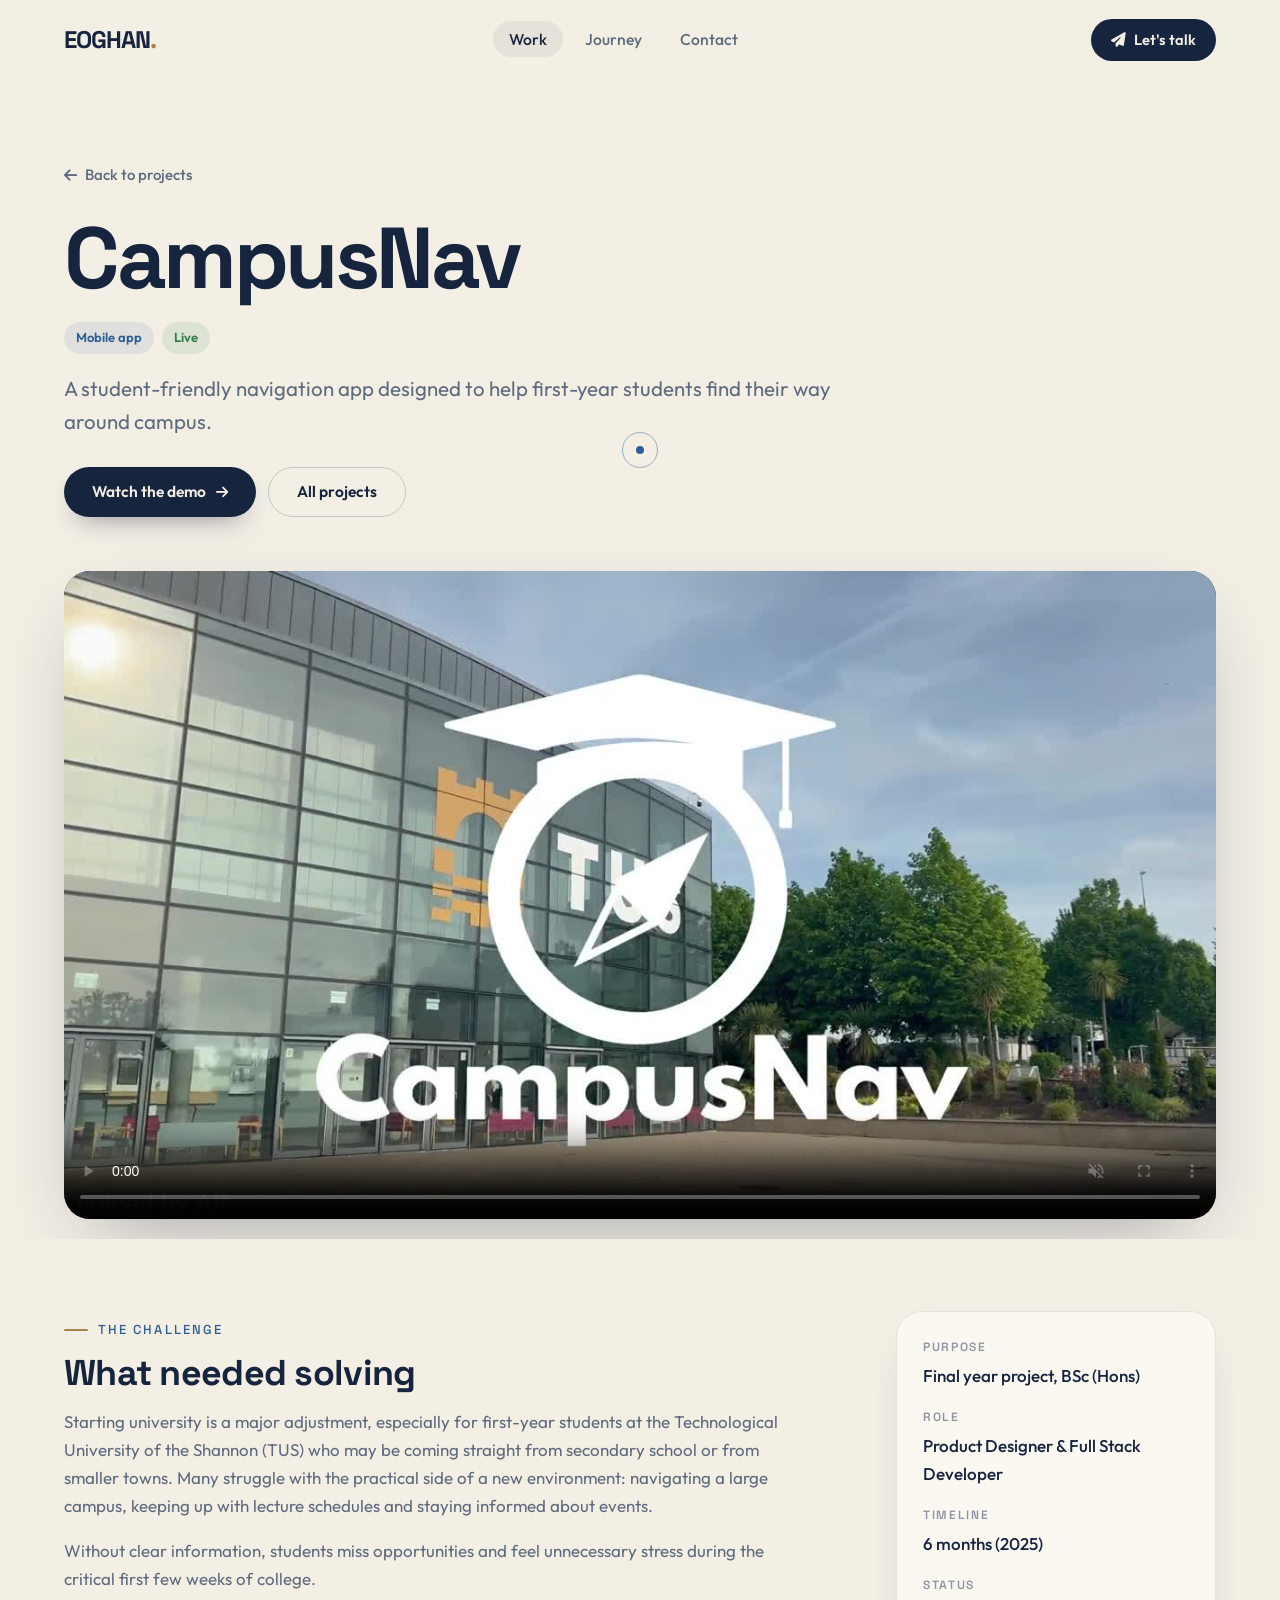
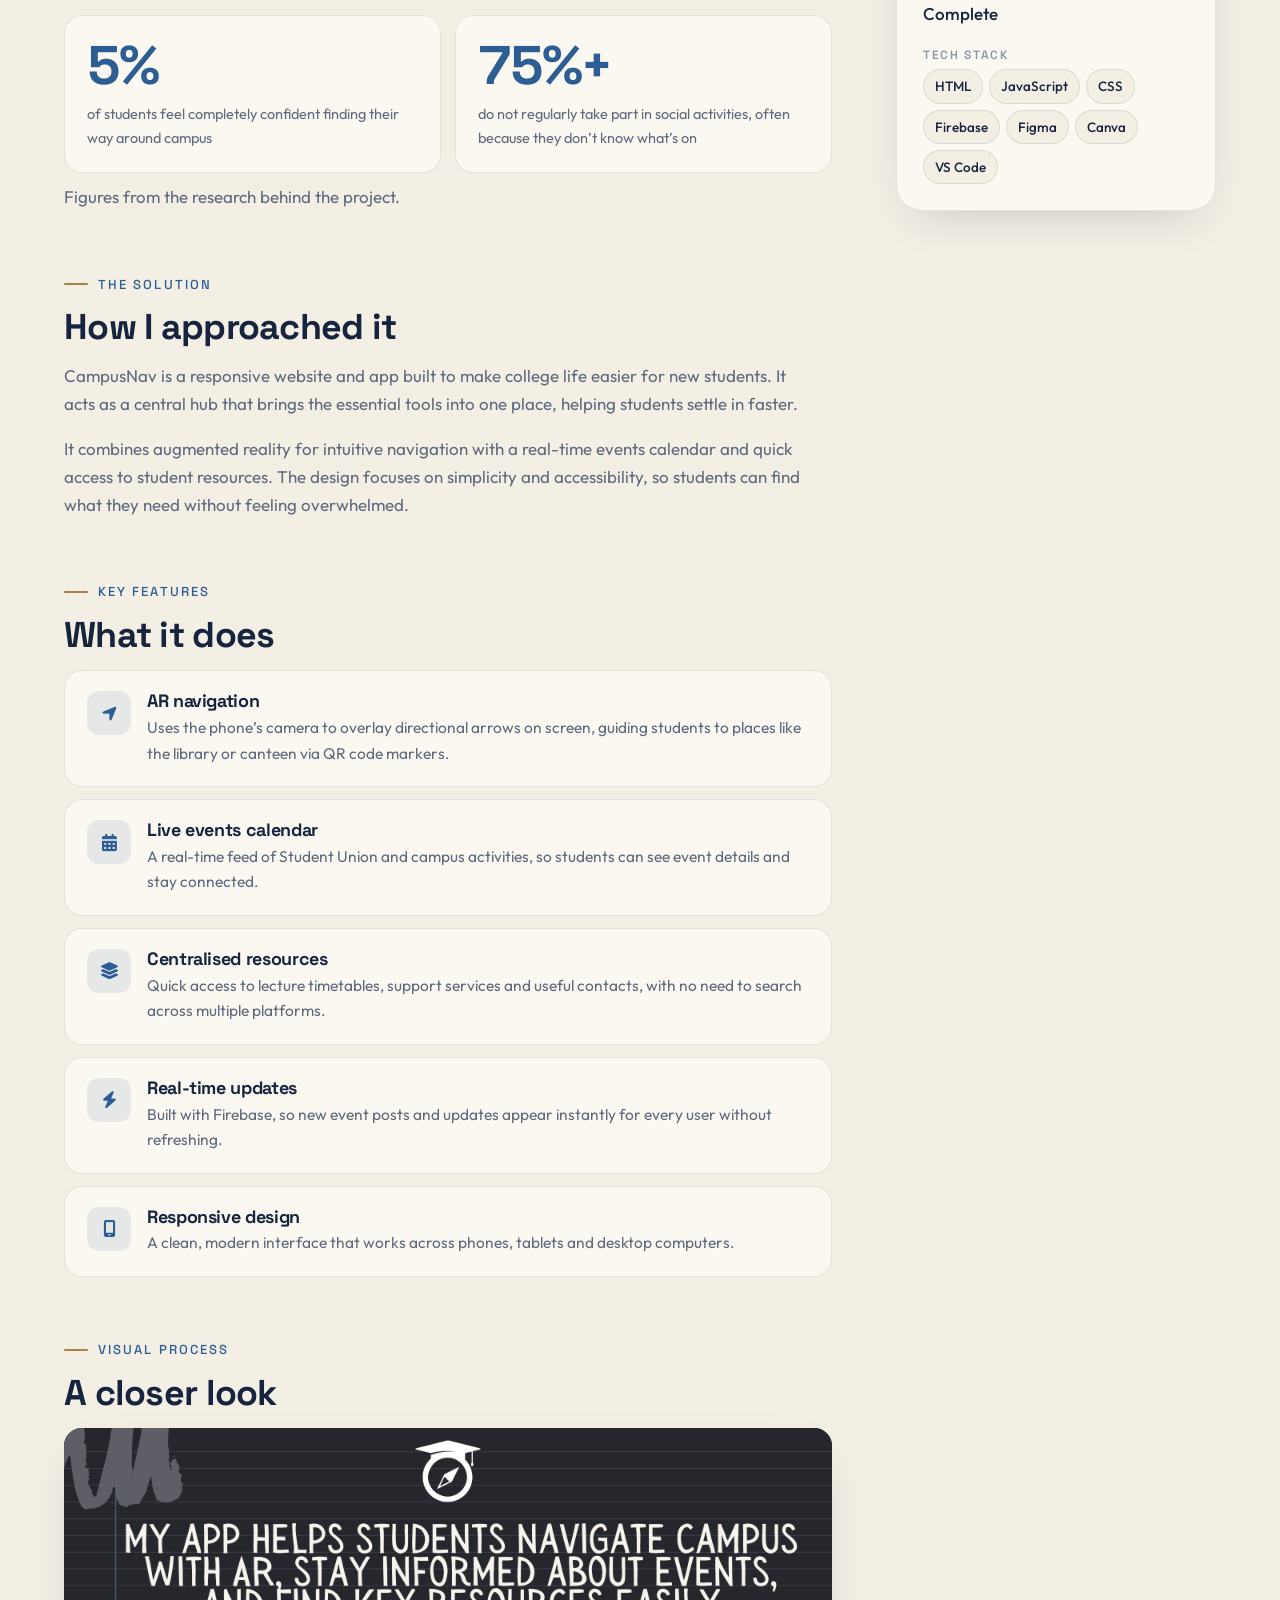
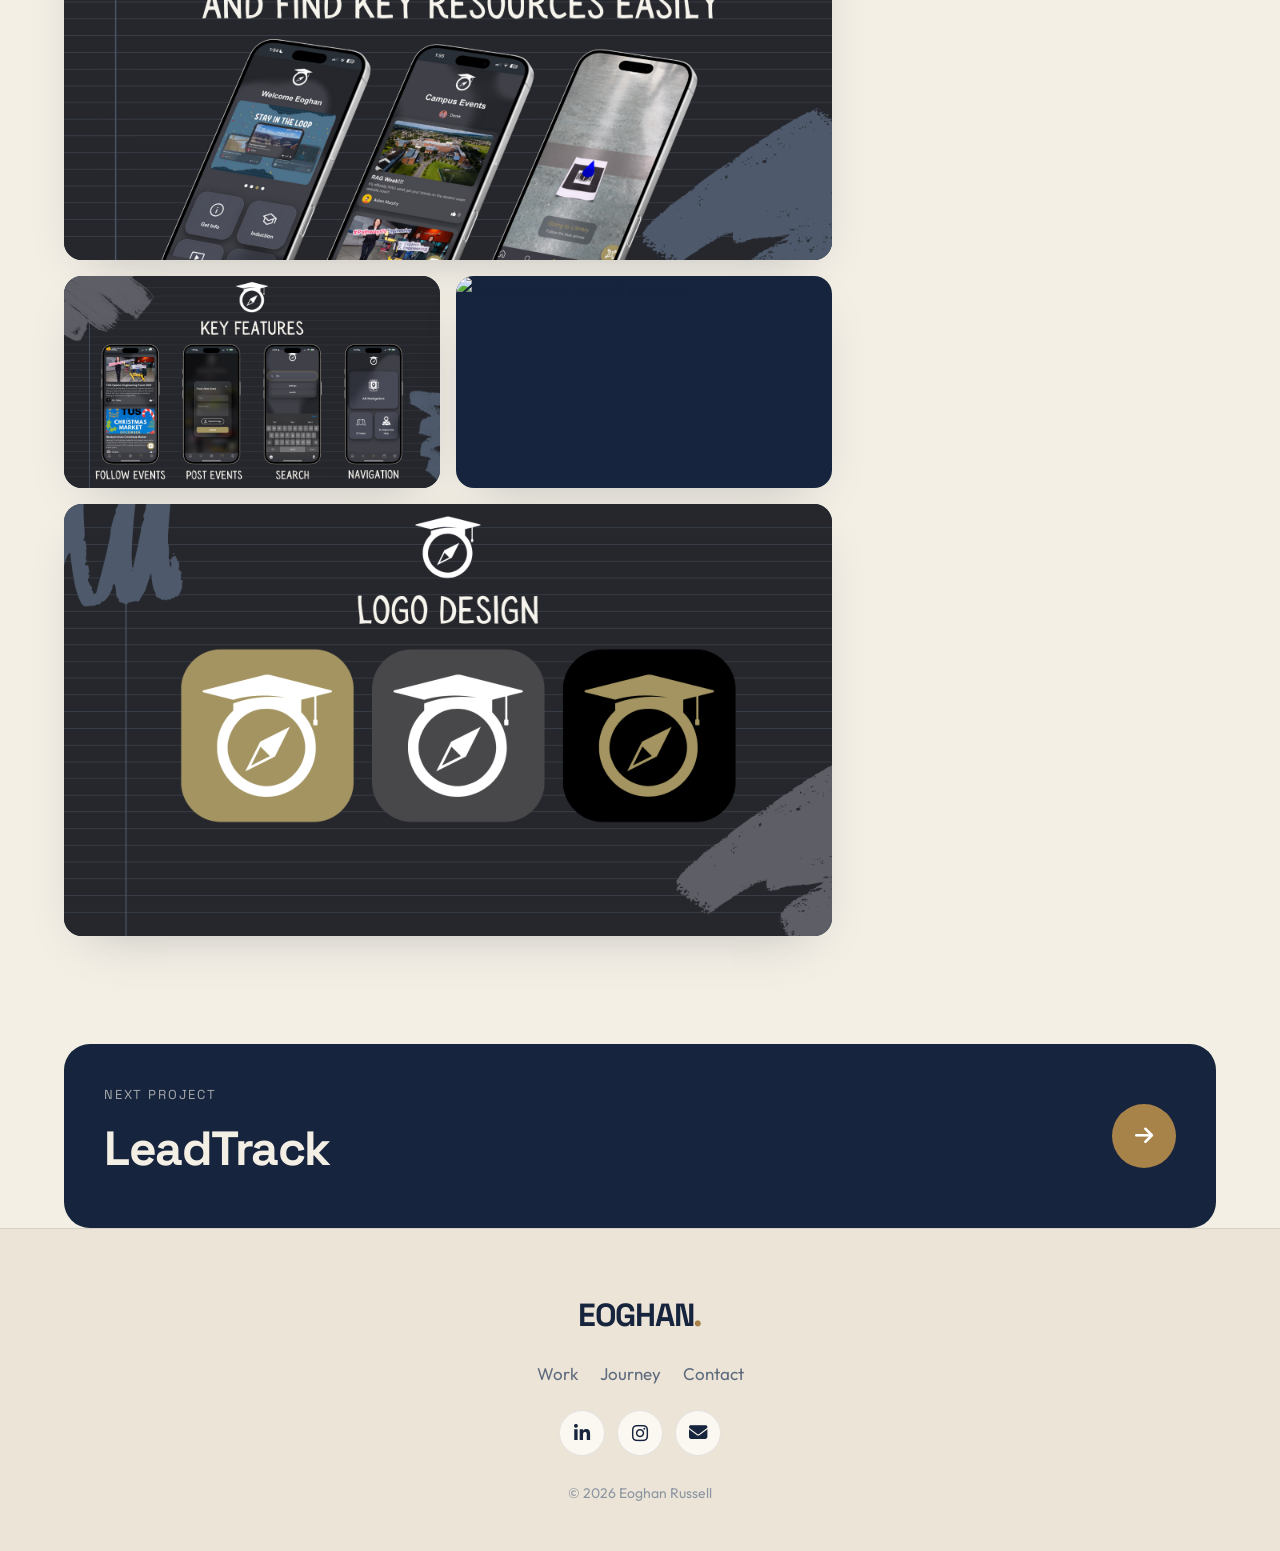
==== commit f1399a35: "Add Celestial and FitTrack apps, smoother motion New working demos: Celestial (wedding planner: coun" ====
--- a/campusnav/index.html
+++ b/campusnav/index.html
@@ -30,7 +30,7 @@
         <li><a href="/#contact" class="nav-link">Contact</a></li>
       </ul>
       <div class="nav-actions">
-        <a href="/#contact" class="btn-cv"><i class="fas fa-paper-plane" aria-hidden="true"></i><span>Let's talk</span></a>
+        <a href="/#contact" class="btn-cv" data-magnetic><i class="fas fa-paper-plane" aria-hidden="true"></i><span>Let's talk</span></a>
         <button class="menu-btn" type="button" aria-label="Menu" aria-expanded="false" aria-controls="mobileNav"><i class="fas fa-bars"></i></button>
       </div>
     </div>
@@ -43,7 +43,7 @@
         <h1 class="reveal" style="--d:.05s">CampusNav</h1>
         <div class="chips reveal" style="--d:.1s"><span class="chip">Mobile app</span><span class="chip chip--live">Live</span></div>
         <p class="lead reveal" style="--d:.15s;margin-top:18px">A student-friendly navigation app designed to help first-year students find their way around campus.</p>
-        <div class="page-actions reveal" style="--d:.2s"><a class="btn btn-primary" href="#demo">Watch the demo <i class="fas fa-arrow-right" aria-hidden="true"></i></a><a class="btn btn-outline" href="/#projects" data-section="projects">All projects</a></div>
+        <div class="page-actions reveal" style="--d:.2s"><a class="btn btn-primary" href="#demo" data-magnetic>Watch the demo <i class="fas fa-arrow-right" aria-hidden="true"></i></a><a class="btn btn-outline" href="/#projects" data-section="projects" data-magnetic>All projects</a></div>
         <figure class="media reveal" id="demo" style="--d:.25s"><video data-autoplay muted loop playsinline controls preload="none" poster="../assets/img/campusnav-poster.jpg" aria-label="CampusNav demo video"><source src="../assets/img/campusnav-web.mp4" type="video/mp4"></video></figure>
       </div>
     </section>
@@ -69,14 +69,15 @@
       <a href="/" class="footer-logo">EOGHAN<span>.</span></a>
       <nav class="footer-nav" aria-label="Footer"><a href="/#projects">Work</a><a href="/#about">Journey</a><a href="/#contact">Contact</a></nav>
       <div class="socials">
-        <a class="social" href="https://www.linkedin.com/in/eoghan-russell/" target="_blank" rel="noopener" aria-label="LinkedIn"><i class="fab fa-linkedin-in"></i></a>
-        <a class="social" href="https://www.instagram.com/eoghanruss" target="_blank" rel="noopener" aria-label="Instagram"><i class="fab fa-instagram"></i></a>
-        <a class="social" href="mailto:eoghanrussell@outlook.com" aria-label="Email"><i class="fas fa-envelope"></i></a>
+        <a class="social" data-magnetic href="https://www.linkedin.com/in/eoghan-russell/" target="_blank" rel="noopener" aria-label="LinkedIn"><i class="fab fa-linkedin-in"></i></a>
+        <a class="social" data-magnetic href="https://www.instagram.com/eoghanruss" target="_blank" rel="noopener" aria-label="Instagram"><i class="fab fa-instagram"></i></a>
+        <a class="social" data-magnetic href="mailto:eoghanrussell@outlook.com" aria-label="Email"><i class="fas fa-envelope"></i></a>
       </div>
       <p class="footer-copy">&copy; <span id="year">2026</span> Eoghan Russell</p>
     </div>
   </footer>
   <dialog class="lightbox" id="lightbox"><img src="" alt=""><button class="btn btn-light btn-sm" type="button">Close</button></dialog>
+  <script src="https://unpkg.com/lenis@1.1.20/dist/lenis.min.js" defer></script>
   <script src="/js/classic.js" defer></script>
 </body>
 </html>
--- a/css/classic.css
+++ b/css/classic.css
@@ -152,9 +152,13 @@
 
 /* ---------- Projects ---------- */
 .projects-grid { display: grid; grid-template-columns: repeat(auto-fill, minmax(320px, 1fr)); gap: 28px; }
-.project-card { height: 420px; perspective: 1400px; outline: none; }
-.project-inner { position: relative; width: 100%; height: 100%; transition: transform .9s var(--ease); transform-style: preserve-3d; }
-.project-card:hover .project-inner, .project-card:focus-within .project-inner, .project-card.flipped .project-inner { transform: rotateY(180deg); }
+@property --flip { syntax: '<angle>'; inherits: true; initial-value: 0deg; }
+@property --lift { syntax: '<length>'; inherits: true; initial-value: 0px; }
+.project-card { position: relative; height: 420px; perspective: 1400px; outline: none; --tx: 0deg; --ty: 0deg; transition: --flip 1s cubic-bezier(.65, 0, .25, 1), --lift .55s var(--ease); }
+.project-card::after { content: ''; position: absolute; left: 10%; right: 10%; bottom: -14px; height: 30px; border-radius: 50%; background: radial-gradient(rgba(22, 36, 61, .35), transparent 70%); filter: blur(8px); opacity: .35; transform: scale(.9); transition: opacity .6s var(--ease), transform .6s var(--ease); z-index: -1; }
+.project-inner { position: relative; width: 100%; height: 100%; transform-style: preserve-3d; transform: translateZ(var(--lift)) rotateX(var(--ty)) rotateY(calc(var(--tx) + var(--flip))); transition: transform .25s ease-out; }
+.project-card:hover, .project-card:focus-within, .project-card.flipped { --flip: 180deg; --lift: 34px; }
+.project-card:hover::after, .project-card:focus-within::after, .project-card.flipped::after { opacity: .9; transform: scale(1.05) translateY(10px); }
 .project-front, .project-back { position: absolute; inset: 0; backface-visibility: hidden; -webkit-backface-visibility: hidden; border-radius: var(--r-md); overflow: hidden; }
 .project-front { background: var(--card); border: 1px solid var(--line); box-shadow: var(--shadow); display: flex; flex-direction: column; justify-content: center; align-items: center; text-align: center; padding: 28px; }
 .project-front::before { content: ''; position: absolute; inset: 0; background: radial-gradient(circle at 50% 38%, var(--tint, rgba(44, 93, 147, .14)), transparent 60%); }
@@ -344,3 +348,21 @@
   *, *::before, *::after { animation-duration: .001ms !important; animation-iteration-count: 1 !important; transition-duration: .001ms !important; }
   .reveal, .timeline-item { opacity: 1; transform: none; }
 }
+
+/* ---------- Smooth scroll (Lenis) ---------- */
+html.lenis, html.lenis body { height: auto; }
+.lenis.lenis-smooth { scroll-behavior: auto !important; }
+.lenis.lenis-smooth [data-lenis-prevent] { overscroll-behavior: contain; }
+.lenis.lenis-stopped { overflow: hidden; }
+
+/* ---------- Hero entrance ---------- */
+.hero-seq { opacity: 0; transform: translateY(26px); transition: opacity .9s var(--ease), transform 1.1s var(--ease); transition-delay: var(--d, 0s); }
+.hero-ready .hero-seq { opacity: 1; transform: none; }
+.split-w { display: inline-block; overflow: hidden; vertical-align: top; padding-bottom: .08em; margin-bottom: -.08em; }
+.split-w > span { display: inline-block; transform: translateY(105%); transition: transform .9s var(--ease); transition-delay: calc(var(--d, 0s) + var(--i) * 14ms); }
+.hero-ready .split-w > span { transform: none; }
+.hero-visual-wrap { will-change: transform; perspective: 1200px; }
+
+/* ---------- Magnetic ---------- */
+[data-magnetic] { will-change: transform; }
+@media (prefers-reduced-motion: reduce) { .hero-seq, .split-w > span { opacity: 1; transform: none; } .project-card { transition: none; } }
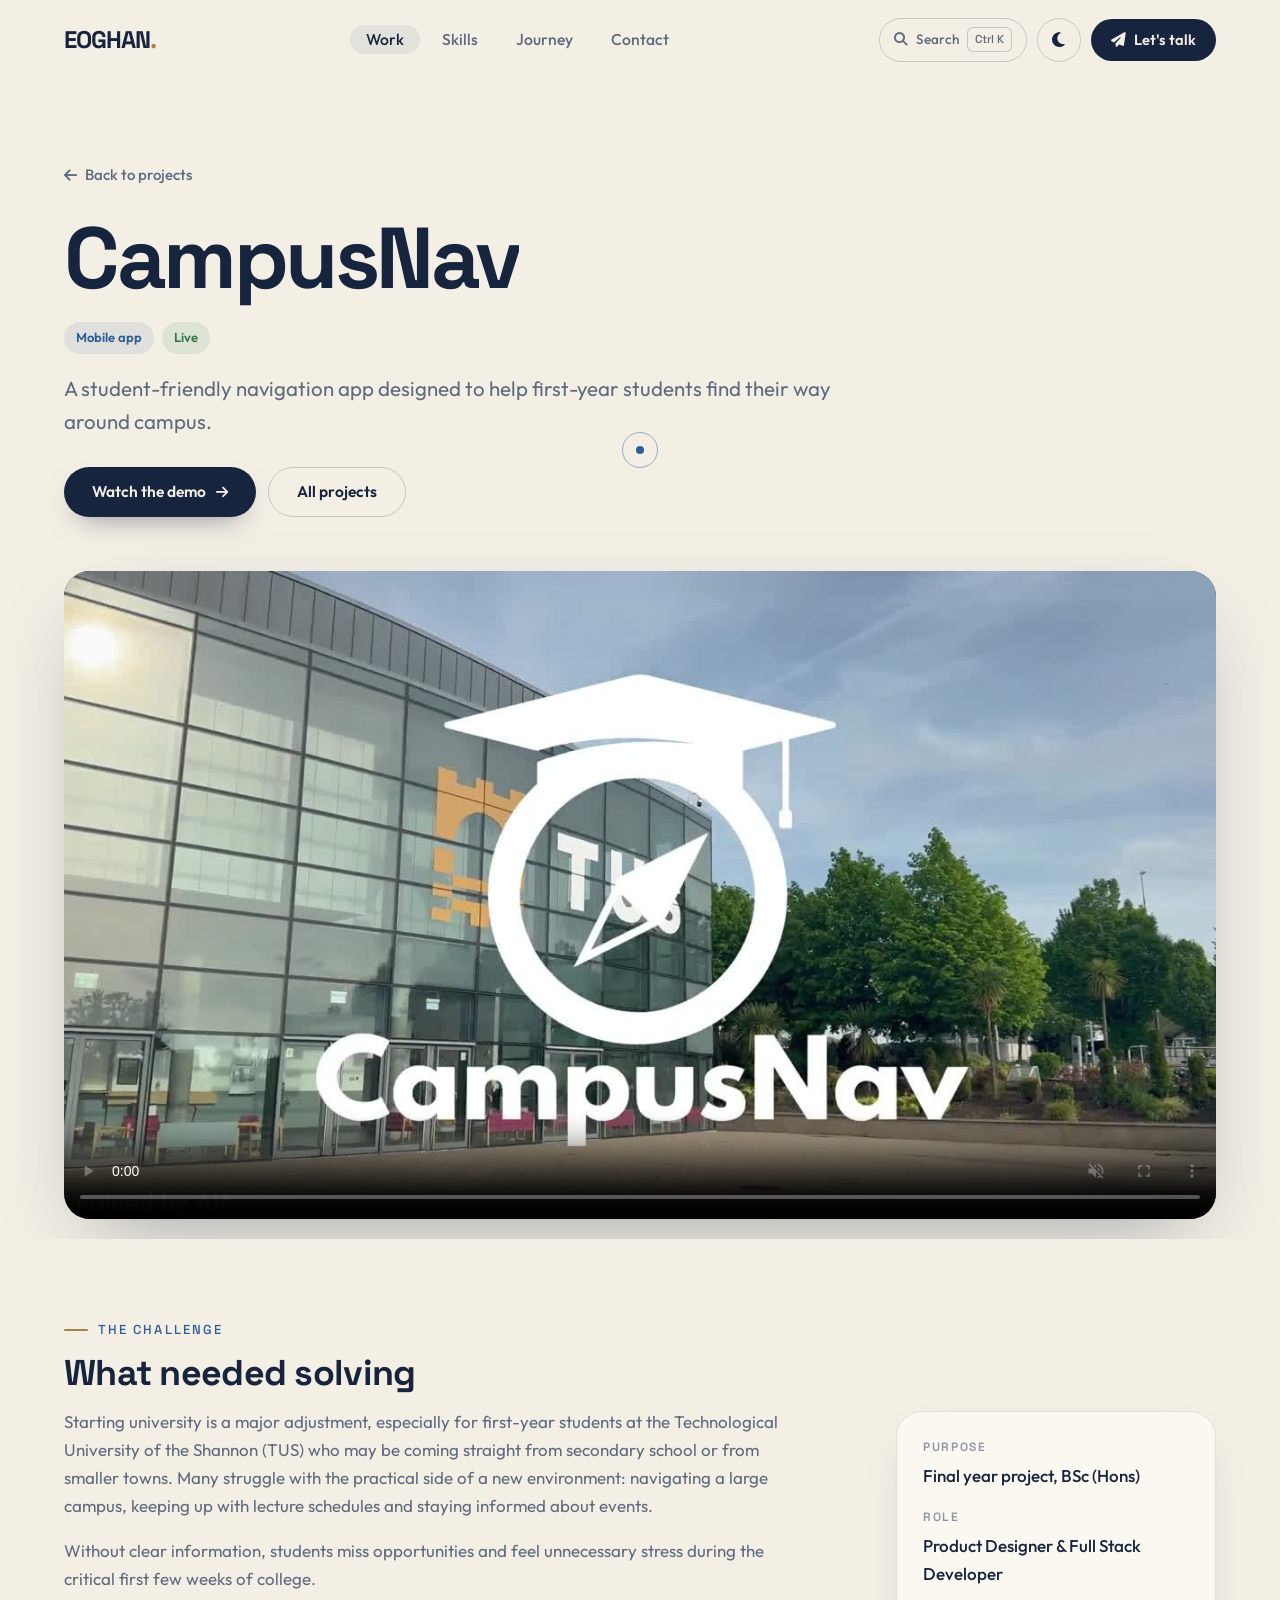
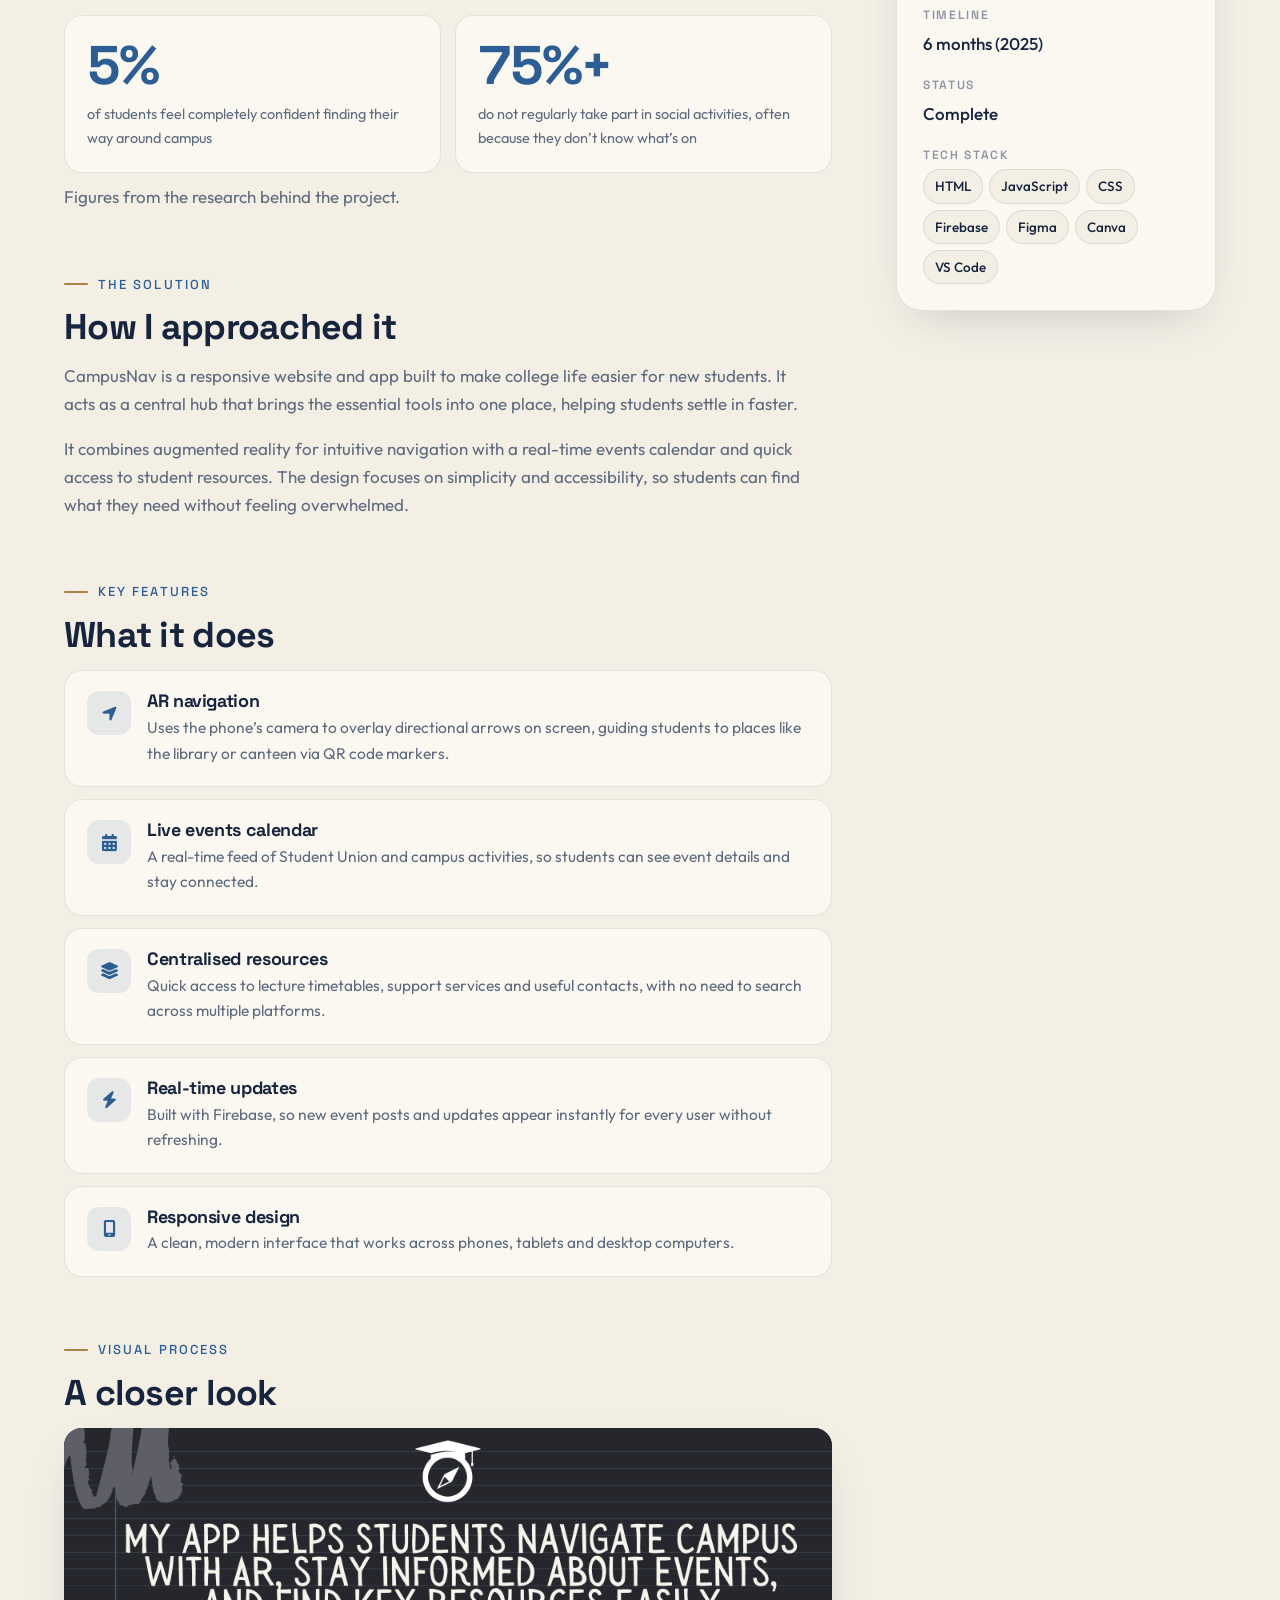
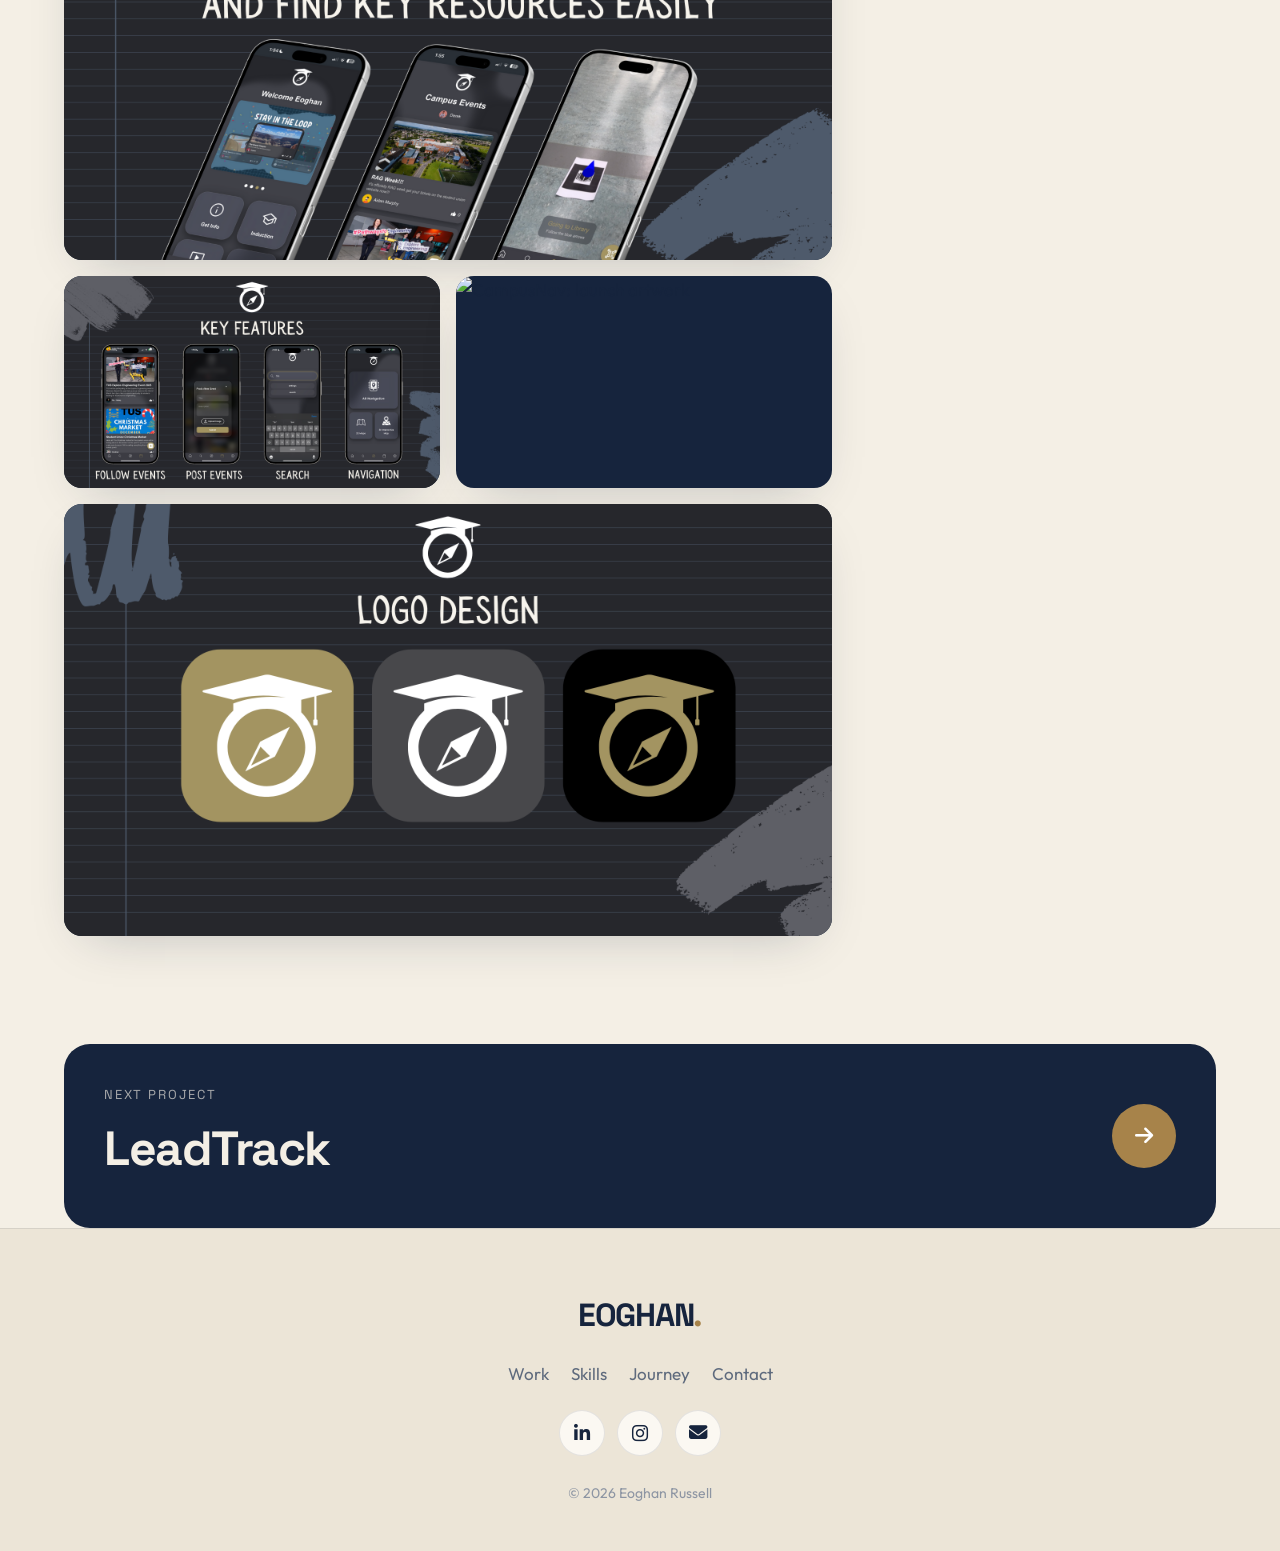
==== commit bd57c56d: "Add dark mode and nine more polish upgrades Navy dark mode with a circular reveal (remembered per vi" ====
--- a/campusnav/index.html
+++ b/campusnav/index.html
@@ -8,6 +8,8 @@
   <meta name="theme-color" content="#f4efe5">
   <meta property="og:title" content="CampusNav | Eoghan Russell">
   <meta property="og:description" content="A student-friendly navigation app designed to help first-year students find their way around campus.">
+  <meta property="og:image" content="https://eoghanrussell.com/assets/img/og.jpg">
+  <meta name="twitter:card" content="summary_large_image">
   <link rel="canonical" href="https://eoghanrussell.com/campusnav/">
   <link rel="icon" href="/assets/img/favicon.svg" type="image/svg+xml">
   <link rel="preconnect" href="https://fonts.googleapis.com">
@@ -15,6 +17,7 @@
   <link href="https://fonts.googleapis.com/css2?family=Outfit:wght@300;400;500;600;700&family=Space+Grotesk:wght@400;500;600;700&display=swap" rel="stylesheet">
   <link rel="stylesheet" href="https://cdnjs.cloudflare.com/ajax/libs/font-awesome/6.4.0/css/all.min.css">
   <link rel="stylesheet" href="/css/classic.css">
+  <script>(function(){var r=document.documentElement;try{var t=localStorage.getItem('theme')||(matchMedia('(prefers-color-scheme: dark)').matches?'dark':'light');r.dataset.theme=t;if(sessionStorage.getItem('curtain')==='1'&&!matchMedia('(prefers-reduced-motion: reduce)').matches){r.classList.add('arriving')}sessionStorage.removeItem('curtain')}catch(e){r.dataset.theme='light'}})();</script>
 </head>
 <body>
   <a class="skip" href="#main">Skip to content</a>
@@ -26,6 +29,7 @@
       <a href="/" class="logo" aria-label="Eoghan Russell, home">EOGHAN<span>.</span></a>
       <ul class="nav-links">
         <li><a href="/#projects" class="nav-link active">Work</a></li>
+        <li><a href="/#skills" class="nav-link">Skills</a></li>
         <li><a href="/#about" class="nav-link">Journey</a></li>
         <li><a href="/#contact" class="nav-link">Contact</a></li>
       </ul>
@@ -35,7 +39,7 @@
       </div>
     </div>
   </nav>
-  <div class="mobile-nav" id="mobileNav"><a href="/#projects">Work</a><a href="/#about">Journey</a><a href="/#contact">Contact</a></div>
+  <div class="mobile-nav" id="mobileNav"><a href="/#projects">Work</a><a href="/#skills">Skills</a><a href="/#about">Journey</a><a href="/#contact">Contact</a></div>
   <main id="main">
     <section class="page-hero">
       <div class="container">
@@ -67,7 +71,7 @@
     <canvas id="matrix-canvas" aria-hidden="true"></canvas>
     <div class="container footer-content">
       <a href="/" class="footer-logo">EOGHAN<span>.</span></a>
-      <nav class="footer-nav" aria-label="Footer"><a href="/#projects">Work</a><a href="/#about">Journey</a><a href="/#contact">Contact</a></nav>
+      <nav class="footer-nav" aria-label="Footer"><a href="/#projects">Work</a><a href="/#skills">Skills</a><a href="/#about">Journey</a><a href="/#contact">Contact</a></nav>
       <div class="socials">
         <a class="social" data-magnetic href="https://www.linkedin.com/in/eoghan-russell/" target="_blank" rel="noopener" aria-label="LinkedIn"><i class="fab fa-linkedin-in"></i></a>
         <a class="social" data-magnetic href="https://www.instagram.com/eoghanruss" target="_blank" rel="noopener" aria-label="Instagram"><i class="fab fa-instagram"></i></a>
@@ -79,5 +83,6 @@
   <dialog class="lightbox" id="lightbox"><img src="" alt=""><button class="btn btn-light btn-sm" type="button">Close</button></dialog>
   <script src="https://unpkg.com/lenis@1.1.20/dist/lenis.min.js" defer></script>
   <script src="/js/classic.js" defer></script>
+  <script src="/js/enhance.js" defer></script>
 </body>
 </html>
--- a/css/classic.css
+++ b/css/classic.css
@@ -23,6 +23,12 @@
   --f-body: 'Outfit', system-ui, sans-serif;
   --ease: cubic-bezier(0.22, 1, 0.36, 1);
   --nav-h: 80px;
+  --on-accent: #fff;
+  --nav-bg: rgba(244, 239, 229, .85);
+  --nav-solid: rgba(244, 239, 229, .97);
+  --particle: 22, 36, 61;
+  --particle-line: 44, 93, 147;
+  color-scheme: light;
 
   /* aliases used by the Globefolio page */
   --panel: var(--glass);
@@ -44,7 +50,7 @@
 img, video, canvas { display: block; max-width: 100%; }
 button { font: inherit; color: inherit; background: none; border: 0; padding: 0; cursor: pointer; }
 ul { list-style: none; margin: 0; padding: 0; }
-::selection { background: var(--accent); color: #fff; }
+::selection { background: var(--accent); color: var(--on-accent); }
 :focus-visible { outline: 2px solid var(--accent); outline-offset: 3px; border-radius: 6px; }
 ::-webkit-scrollbar { width: 10px; }
 ::-webkit-scrollbar-track { background: var(--bg); }
@@ -92,7 +98,7 @@
 
 /* ---------- Navigation ---------- */
 .navbar { position: fixed; top: 0; left: 0; right: 0; height: var(--nav-h); z-index: 2000; display: flex; align-items: center; transition: height .4s var(--ease), background .4s, box-shadow .4s, border-color .4s; border-bottom: 1px solid transparent; }
-.navbar.scrolled { height: 68px; background: rgba(244, 239, 229, .85); backdrop-filter: blur(16px); -webkit-backdrop-filter: blur(16px); border-bottom-color: var(--line); box-shadow: 0 10px 30px -20px rgba(22, 36, 61, .3); }
+.navbar.scrolled { height: 68px; background: var(--nav-bg); backdrop-filter: blur(16px); -webkit-backdrop-filter: blur(16px); border-bottom-color: var(--line); box-shadow: 0 10px 30px -20px rgba(22, 36, 61, .3); }
 .nav-container { display: flex; justify-content: space-between; align-items: center; width: 100%; }
 .logo { font-family: var(--f-head); font-size: 1.5rem; font-weight: 700; letter-spacing: -.04em; }
 .logo span { color: var(--accent-2); }
@@ -103,7 +109,7 @@
 .btn-cv { display: inline-flex; align-items: center; gap: 8px; min-height: 42px; padding: 0 20px; border-radius: 50px; font-weight: 600; font-size: .92rem; background: var(--text); color: var(--bg); transition: background .3s, transform .3s var(--ease); }
 .btn-cv:hover { background: var(--accent); transform: translateY(-1px); }
 .menu-btn { display: none; width: 44px; height: 44px; border-radius: 50%; border: 1px solid var(--line-strong); font-size: 1.05rem; }
-.mobile-nav { position: fixed; inset: 0; z-index: 1999; background: rgba(244, 239, 229, .97); backdrop-filter: blur(10px); display: flex; flex-direction: column; justify-content: center; align-items: center; gap: 10px; opacity: 0; visibility: hidden; transition: opacity .35s, visibility .35s; }
+.mobile-nav { position: fixed; inset: 0; z-index: 1999; background: var(--nav-solid); backdrop-filter: blur(10px); display: flex; flex-direction: column; justify-content: center; align-items: center; gap: 10px; opacity: 0; visibility: hidden; transition: opacity .35s, visibility .35s; }
 .mobile-nav a { font-family: var(--f-head); font-size: 2.4rem; font-weight: 700; letter-spacing: -.03em; padding: 6px 20px; }
 .menu-open .mobile-nav { opacity: 1; visibility: visible; }
 @media (max-width: 900px) { .nav-links { display: none; } .menu-btn { display: grid; place-items: center; } }
@@ -186,7 +192,7 @@
 .timeline-item:nth-child(odd) { left: 50%; }
 .timeline-card { background: var(--card); border: 1px solid var(--line); border-radius: var(--r-md); padding: 24px 26px; box-shadow: var(--shadow); transition: transform .5s var(--ease), box-shadow .5s var(--ease); }
 .timeline-card:hover { transform: translateY(-4px); box-shadow: var(--shadow-lg); }
-.timeline-dot { position: absolute; top: 26px; width: 18px; height: 18px; border-radius: 50%; background: var(--bg-2); border: 3px solid var(--accent); box-shadow: 0 0 0 6px var(--bg-2); transition: background .4s; }
+.timeline-dot { position: absolute; top: 26px; width: 18px; height: 18px; border-radius: 50%; background: var(--bg); border: 3px solid var(--accent); box-shadow: 0 0 0 6px var(--bg); transition: background .4s; }
 .timeline-item.show .timeline-dot { background: var(--accent); }
 .timeline-item:nth-child(even) .timeline-dot { right: -9px; }
 .timeline-item:nth-child(odd) .timeline-dot { left: -9px; }
@@ -207,7 +213,7 @@
 .contact-form { padding: clamp(26px, 4vw, 40px); border-radius: var(--r-lg); background: var(--card); border: 1px solid var(--line); box-shadow: var(--shadow); }
 .input-group { position: relative; margin-bottom: 18px; }
 .input-field { width: 100%; padding: 22px 16px 10px; background: var(--bg); border: 1.5px solid transparent; border-radius: var(--r-sm); color: var(--text); font: inherit; font-size: 16px; transition: border-color .25s, background .25s, box-shadow .25s; resize: vertical; }
-.input-field:focus { outline: none; border-color: var(--accent); background: #fff; box-shadow: 0 0 0 4px var(--accent-soft); }
+.input-field:focus { outline: none; border-color: var(--accent); background: var(--card); box-shadow: 0 0 0 4px var(--accent-soft); }
 .input-group label { position: absolute; left: 17px; top: 16px; color: var(--dim); pointer-events: none; transition: all .25s var(--ease); }
 .input-field:focus + label, .input-field:not(:placeholder-shown) + label { top: 6px; font-size: 12px; color: var(--accent); font-weight: 500; }
 textarea.input-field { min-height: 150px; }
@@ -366,3 +372,144 @@
 /* ---------- Magnetic ---------- */
 [data-magnetic] { will-change: transform; }
 @media (prefers-reduced-motion: reduce) { .hero-seq, .split-w > span { opacity: 1; transform: none; } .project-card { transition: none; } }
+
+/* ==========================================================
+   Dark mode (navy)
+   ========================================================== */
+:root[data-theme='dark'] {
+  --bg: #0b1424;
+  --bg-2: #0f1a2e;
+  --card: #132139;
+  --text: #eef0f4;
+  --muted: #a4afc2;
+  --dim: #6f7c92;
+  --accent: #7fb0e8;
+  --accent-2: #d6b27a;
+  --accent-soft: rgba(127, 176, 232, .14);
+  --line: rgba(238, 240, 244, .09);
+  --line-strong: rgba(238, 240, 244, .2);
+  --glass: rgba(19, 33, 57, .7);
+  --shadow: 0 18px 50px -24px rgba(0, 0, 0, .7);
+  --shadow-lg: 0 30px 80px -30px rgba(0, 0, 0, .85);
+  --on-accent: #0b1424;
+  --nav-bg: rgba(11, 20, 36, .82);
+  --nav-solid: rgba(11, 20, 36, .97);
+  --particle: 238, 240, 244;
+  --particle-line: 127, 176, 232;
+  color-scheme: dark;
+}
+:root[data-theme='dark'] .text-gradient { background-image: linear-gradient(120deg, #fff 10%, var(--accent) 90%); }
+:root[data-theme='dark'] .btn-primary:hover { background: var(--accent); color: var(--on-accent); }
+:root[data-theme='dark'] .hero-glow { background: radial-gradient(circle, rgba(127, 176, 232, .14), transparent 65%); }
+:root[data-theme='dark'] .hero-glow--2 { background: radial-gradient(circle, rgba(214, 178, 122, .12), transparent 65%); }
+:root[data-theme='dark'] .project-status { background: rgba(111, 207, 143, .14); color: #7fd49c; }
+:root[data-theme='dark'] .chip--live { background: rgba(111, 207, 143, .14); color: #7fd49c; }
+:root[data-theme='dark'] .tilt-card img { filter: brightness(.94); }
+:root[data-theme='dark'] .media, :root[data-theme='dark'] .gallery figure { background: #000; }
+html.theme-anim, html.theme-anim *, html.theme-anim *::before, html.theme-anim *::after { transition: background-color .5s var(--ease), color .5s var(--ease), border-color .5s var(--ease), fill .5s, box-shadow .5s !important; }
+
+/* Theme toggle */
+.theme-toggle { position: relative; width: 44px; height: 44px; border-radius: 50%; border: 1px solid var(--line-strong); display: grid; place-items: center; overflow: hidden; color: var(--text); transition: border-color .3s, transform .4s var(--ease); }
+.theme-toggle:hover { border-color: var(--accent); transform: rotate(-12deg); }
+.theme-toggle i { position: absolute; transition: transform .6s var(--ease), opacity .4s; }
+.theme-toggle .fa-moon { transform: translateY(0) rotate(0); }
+.theme-toggle .fa-sun { transform: translateY(150%) rotate(90deg); opacity: 0; color: var(--accent-2); }
+:root[data-theme='dark'] .theme-toggle .fa-moon { transform: translateY(-150%) rotate(-90deg); opacity: 0; }
+:root[data-theme='dark'] .theme-toggle .fa-sun { transform: none; opacity: 1; }
+.theme-wipe { position: fixed; z-index: 2600; width: 20px; height: 20px; margin: -10px 0 0 -10px; border-radius: 50%; pointer-events: none; transform: scale(0); }
+
+/* ==========================================================
+   Page transitions
+   ========================================================== */
+.page-curtain { position: fixed; inset: 0; z-index: 2700; pointer-events: none; background: var(--text); transform: scaleY(0); transform-origin: bottom; display: grid; place-items: center; }
+.page-curtain b { font-family: var(--f-head); font-size: clamp(2rem, 5vw, 3.4rem); letter-spacing: -.04em; color: var(--bg); opacity: 0; transform: translateY(20px); transition: opacity .3s, transform .5s var(--ease); }
+.page-curtain b span { color: var(--accent-2); }
+.leaving .page-curtain { transform: scaleY(1); transition: transform .55s cubic-bezier(.77, 0, .18, 1); }
+.leaving .page-curtain b { opacity: 1; transform: none; transition-delay: .2s; }
+.arriving .page-curtain { transform: scaleY(1); transform-origin: top; }
+.arrived .page-curtain { transform: scaleY(0); transform-origin: top; transition: transform .7s cubic-bezier(.77, 0, .18, 1) .05s; }
+
+/* ==========================================================
+   Sliding nav indicator
+   ========================================================== */
+.nav-links { position: relative; }
+.nav-pill { position: absolute; top: 0; left: 0; height: 100%; border-radius: 50px; background: rgba(127, 140, 160, .14); pointer-events: none; opacity: 0; transition: transform .5s var(--ease), width .5s var(--ease), opacity .3s; z-index: -1; }
+.nav-links.has-pill .nav-link:hover, .nav-links.has-pill .nav-link.active { background: transparent; }
+
+/* ==========================================================
+   Back to top with progress ring
+   ========================================================== */
+.to-top { position: fixed; left: 26px; bottom: 26px; z-index: 1400; width: 52px; height: 52px; border-radius: 50%; display: grid; place-items: center; background: var(--card); color: var(--text); box-shadow: var(--shadow); opacity: 0; visibility: hidden; transform: translateY(16px) scale(.9); transition: opacity .35s, visibility .35s, transform .5s var(--ease); }
+.to-top.show { opacity: 1; visibility: visible; transform: none; }
+.to-top svg { position: absolute; inset: 0; transform: rotate(-90deg); }
+.to-top circle { fill: none; stroke-width: 3; }
+.to-top .track { stroke: var(--line); }
+.to-top .prog { stroke: var(--accent); stroke-linecap: round; stroke-dasharray: 145; stroke-dashoffset: 145; }
+.to-top i { transition: transform .4s var(--ease); }
+.to-top:hover i { transform: translateY(-3px); }
+
+/* ==========================================================
+   Cursor spotlight on cards
+   ========================================================== */
+.spot { position: relative; isolation: isolate; }
+.spot::before { content: ''; position: absolute; inset: 0; border-radius: inherit; pointer-events: none; z-index: -1; opacity: 0; transition: opacity .4s; background: radial-gradient(420px circle at var(--mx, 50%) var(--my, 50%), var(--accent-soft), transparent 45%); }
+.spot::after { content: ''; position: absolute; inset: -1px; border-radius: inherit; pointer-events: none; padding: 1px; opacity: 0; transition: opacity .4s; background: radial-gradient(260px circle at var(--mx, 50%) var(--my, 50%), var(--accent), transparent 60%); -webkit-mask: linear-gradient(#000 0 0) content-box, linear-gradient(#000 0 0); -webkit-mask-composite: xor; mask-composite: exclude; }
+.spot:hover::before, .spot:hover::after { opacity: 1; }
+
+/* ==========================================================
+   Heading reveal
+   ========================================================== */
+.line-mask { display: inline-block; overflow: hidden; vertical-align: bottom; padding-bottom: .1em; margin-bottom: -.1em; }
+.line-mask > span { display: inline-block; transform: translateY(110%) rotate(2deg); transition: transform 1s var(--ease); transition-delay: calc(var(--i, 0) * 70ms); }
+.show .line-mask > span, .line-mask.show > span { transform: none; }
+.section-header h2 .line-mask:last-child > span { color: inherit; }
+.eyebrow::before { transform-origin: left; transform: scaleX(0); transition: transform .9s var(--ease) .2s; }
+.show .eyebrow::before, .eyebrow.show::before { transform: scaleX(1); }
+
+/* ==========================================================
+   Skills
+   ========================================================== */
+.skills-grid { display: grid; grid-template-columns: repeat(3, 1fr); gap: 22px; }
+.skill-card { padding: 30px; border-radius: var(--r-lg); background: var(--card); border: 1px solid var(--line); box-shadow: var(--shadow); transition: transform .5s var(--ease); }
+.skill-card:hover { transform: translateY(-6px); }
+.skill-icon { width: 56px; height: 56px; border-radius: 16px; display: grid; place-items: center; font-size: 22px; background: var(--accent-soft); color: var(--accent); margin-bottom: 20px; transition: transform .6s var(--ease); }
+.skill-card:hover .skill-icon { transform: rotate(-8deg) scale(1.08); }
+.skill-card:nth-child(2) .skill-icon { background: rgba(167, 131, 74, .15); color: var(--accent-2); }
+.skill-card h3 { font-size: 1.4rem; }
+.skill-card > p { color: var(--muted); margin: 8px 0 20px; font-size: 15.5px; }
+.skill-tags { display: flex; flex-wrap: wrap; gap: 8px; }
+.skill-tags span { display: inline-flex; align-items: center; gap: 7px; padding: 7px 14px; border-radius: 50px; background: var(--bg); border: 1px solid var(--line); font-size: 14px; font-weight: 500; opacity: 0; transform: translateY(10px) scale(.95); transition: opacity .5s var(--ease), transform .6s var(--ease), border-color .3s, color .3s; transition-delay: calc(var(--i) * 45ms + .2s); }
+.skill-tags span:hover { border-color: var(--accent); color: var(--accent); }
+.skill-tags span i { color: var(--accent); font-size: 13px; }
+.skill-card.show .skill-tags span { opacity: 1; transform: none; }
+@media (max-width: 900px) { .skills-grid { grid-template-columns: 1fr; } }
+
+/* ==========================================================
+   Command palette
+   ========================================================== */
+.kbd-hint { display: inline-flex; align-items: center; gap: 8px; height: 44px; padding: 0 14px; border-radius: 50px; border: 1px solid var(--line-strong); color: var(--muted); font-size: 13.5px; font-weight: 500; transition: border-color .3s, color .3s; }
+.kbd-hint:hover { border-color: var(--accent); color: var(--text); }
+kbd { font-family: var(--f-head); font-size: 11.5px; padding: 2px 7px; border-radius: 6px; border: 1px solid var(--line-strong); background: var(--bg); color: var(--muted); }
+.palette { border: 0; padding: 0; width: min(600px, calc(100vw - 28px)); margin-top: 14vh; border-radius: 20px; background: var(--card); color: var(--text); box-shadow: var(--shadow-lg), 0 0 0 1px var(--line); overflow: hidden; }
+.palette::backdrop { background: rgba(11, 20, 36, .45); backdrop-filter: blur(6px); }
+.palette[open] { animation: palIn .4s var(--ease); }
+@keyframes palIn { from { opacity: 0; transform: translateY(-12px) scale(.97); } }
+.pal-search { display: flex; align-items: center; gap: 12px; padding: 18px 20px; border-bottom: 1px solid var(--line); }
+.pal-search i { color: var(--muted); }
+.pal-search input { flex: 1; border: 0; background: transparent; color: var(--text); font: inherit; font-size: 17px; outline: none; }
+.pal-list { max-height: 50vh; overflow-y: auto; padding: 8px; margin: 0; }
+.pal-group { font-family: var(--f-head); font-size: 11.5px; letter-spacing: .14em; text-transform: uppercase; color: var(--dim); padding: 12px 12px 6px; }
+.pal-item { display: flex; align-items: center; gap: 14px; padding: 11px 12px; border-radius: 12px; cursor: pointer; }
+.pal-item i { width: 34px; height: 34px; border-radius: 10px; display: grid; place-items: center; background: var(--bg); color: var(--accent); flex: none; font-size: 14px; }
+.pal-item b { display: block; font-weight: 600; font-size: 15px; }
+.pal-item small { color: var(--muted); font-size: 13px; }
+.pal-item[aria-selected='true'] { background: var(--accent-soft); }
+.pal-item[aria-selected='true'] i { background: var(--accent); color: var(--on-accent); }
+.pal-foot { display: flex; gap: 16px; padding: 12px 20px; border-top: 1px solid var(--line); color: var(--dim); font-size: 12.5px; }
+.pal-empty { padding: 30px; text-align: center; color: var(--muted); }
+@media (max-width: 900px) { .kbd-hint { display: none; } }
+@media (max-width: 560px) { .to-top { left: 16px; bottom: 16px; } }
+@media (prefers-reduced-motion: reduce) { .line-mask > span, .skill-tags span { transform: none; opacity: 1; } .page-curtain { display: none; } }
+::view-transition-old(root), ::view-transition-new(root) { animation: none; mix-blend-mode: normal; }
+::view-transition-old(root) { z-index: 1; }
+::view-transition-new(root) { z-index: 2; }
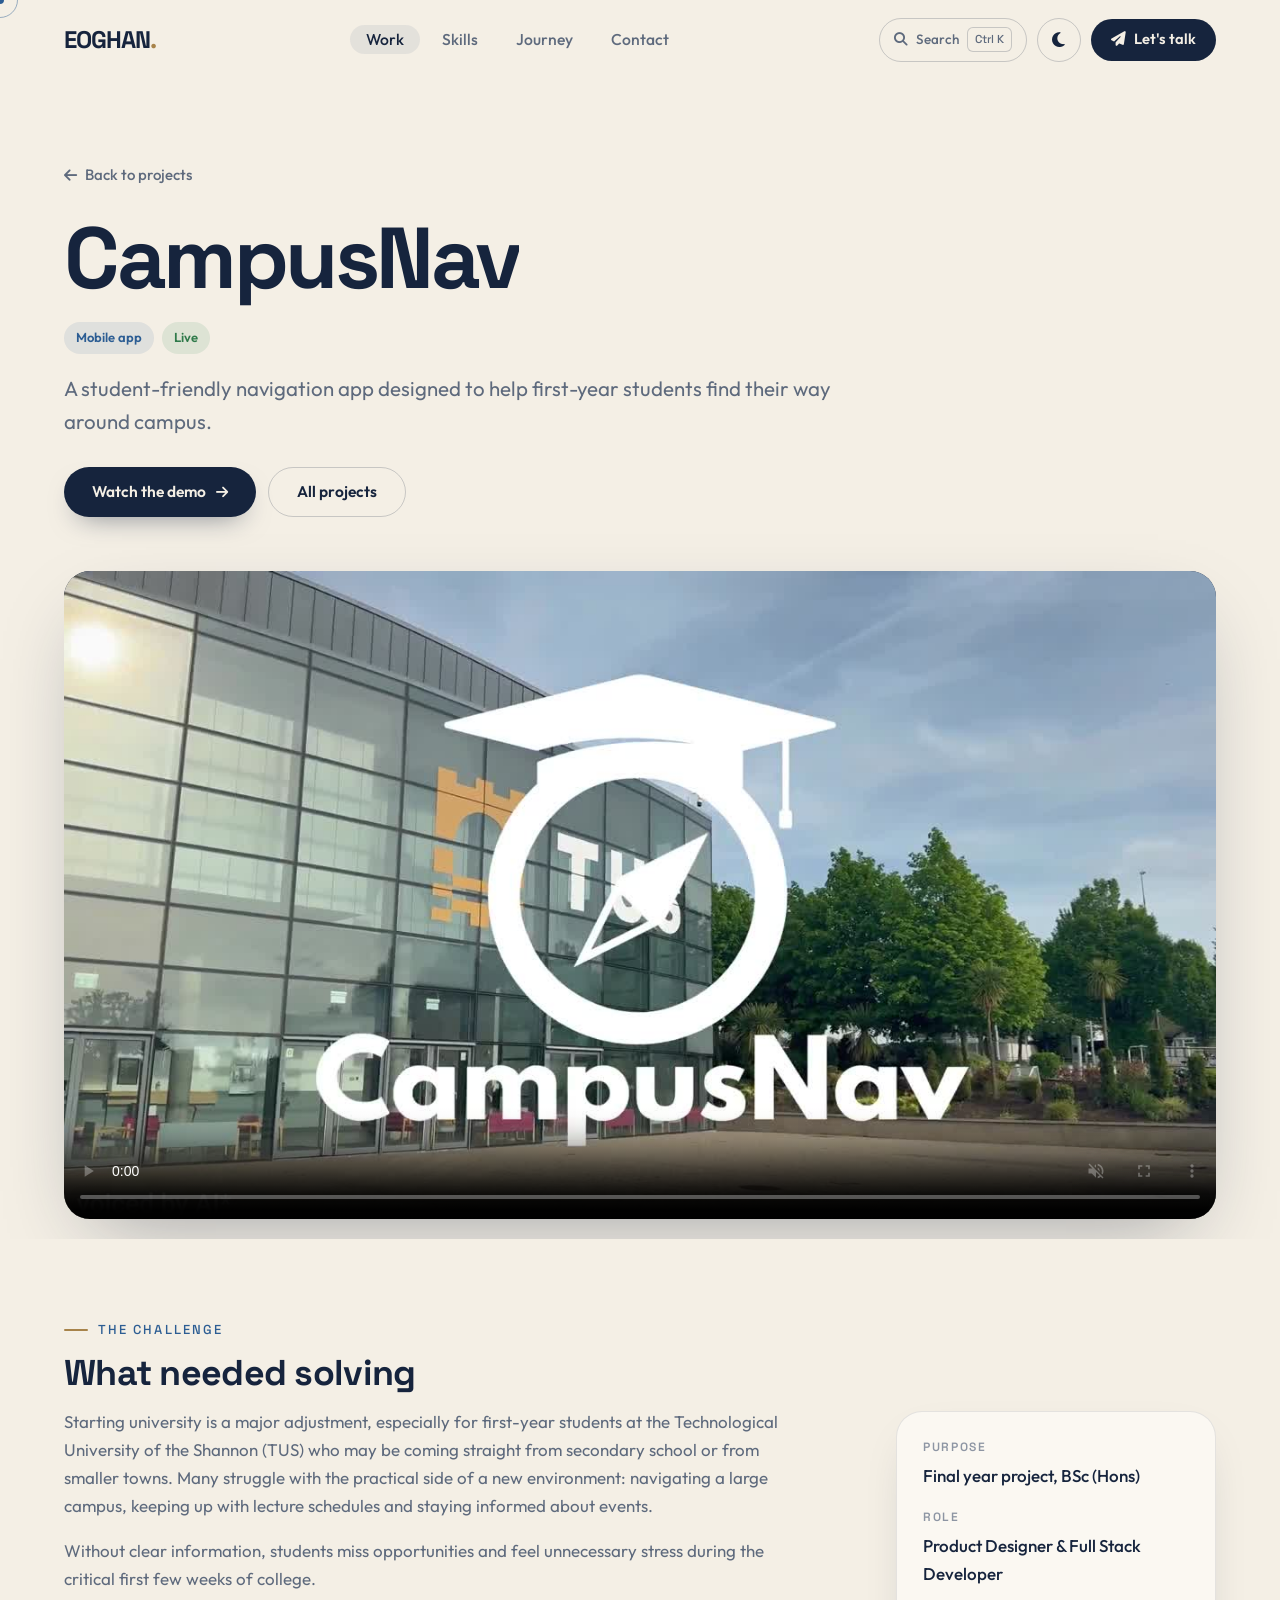
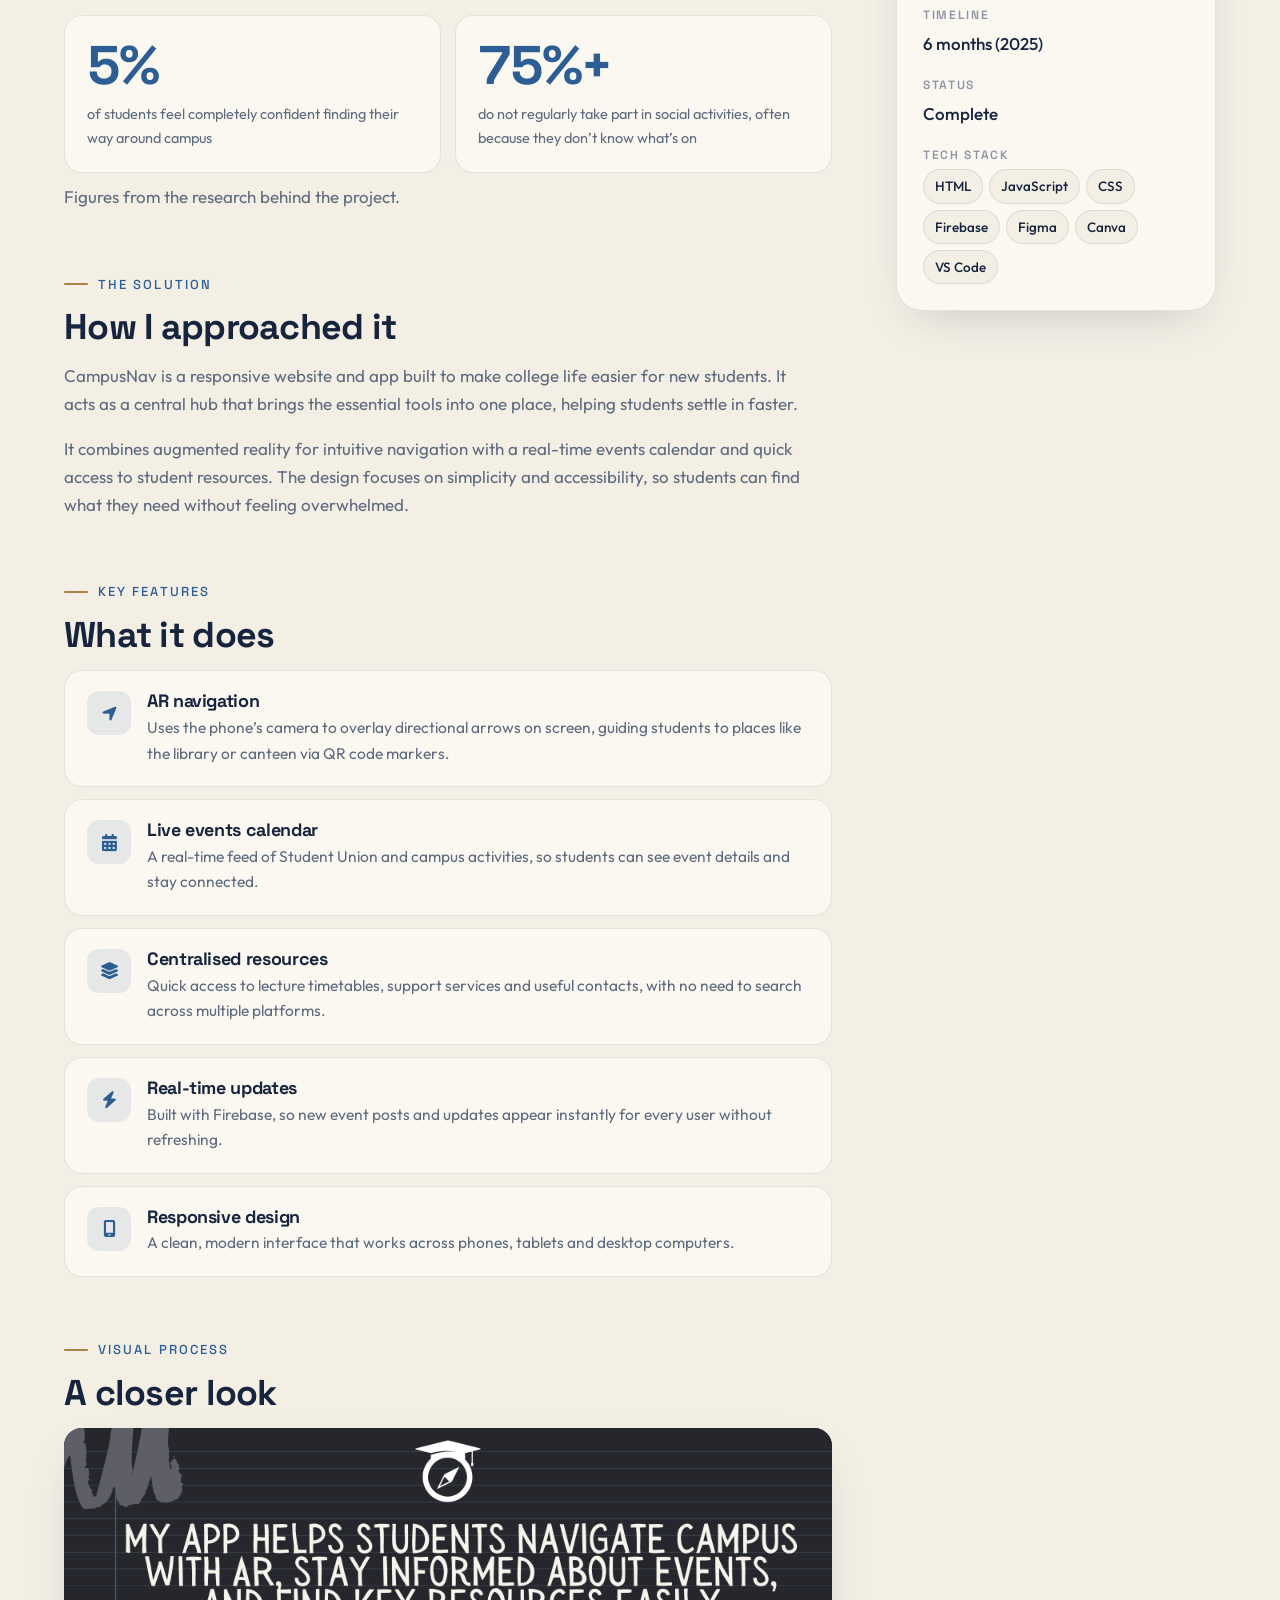
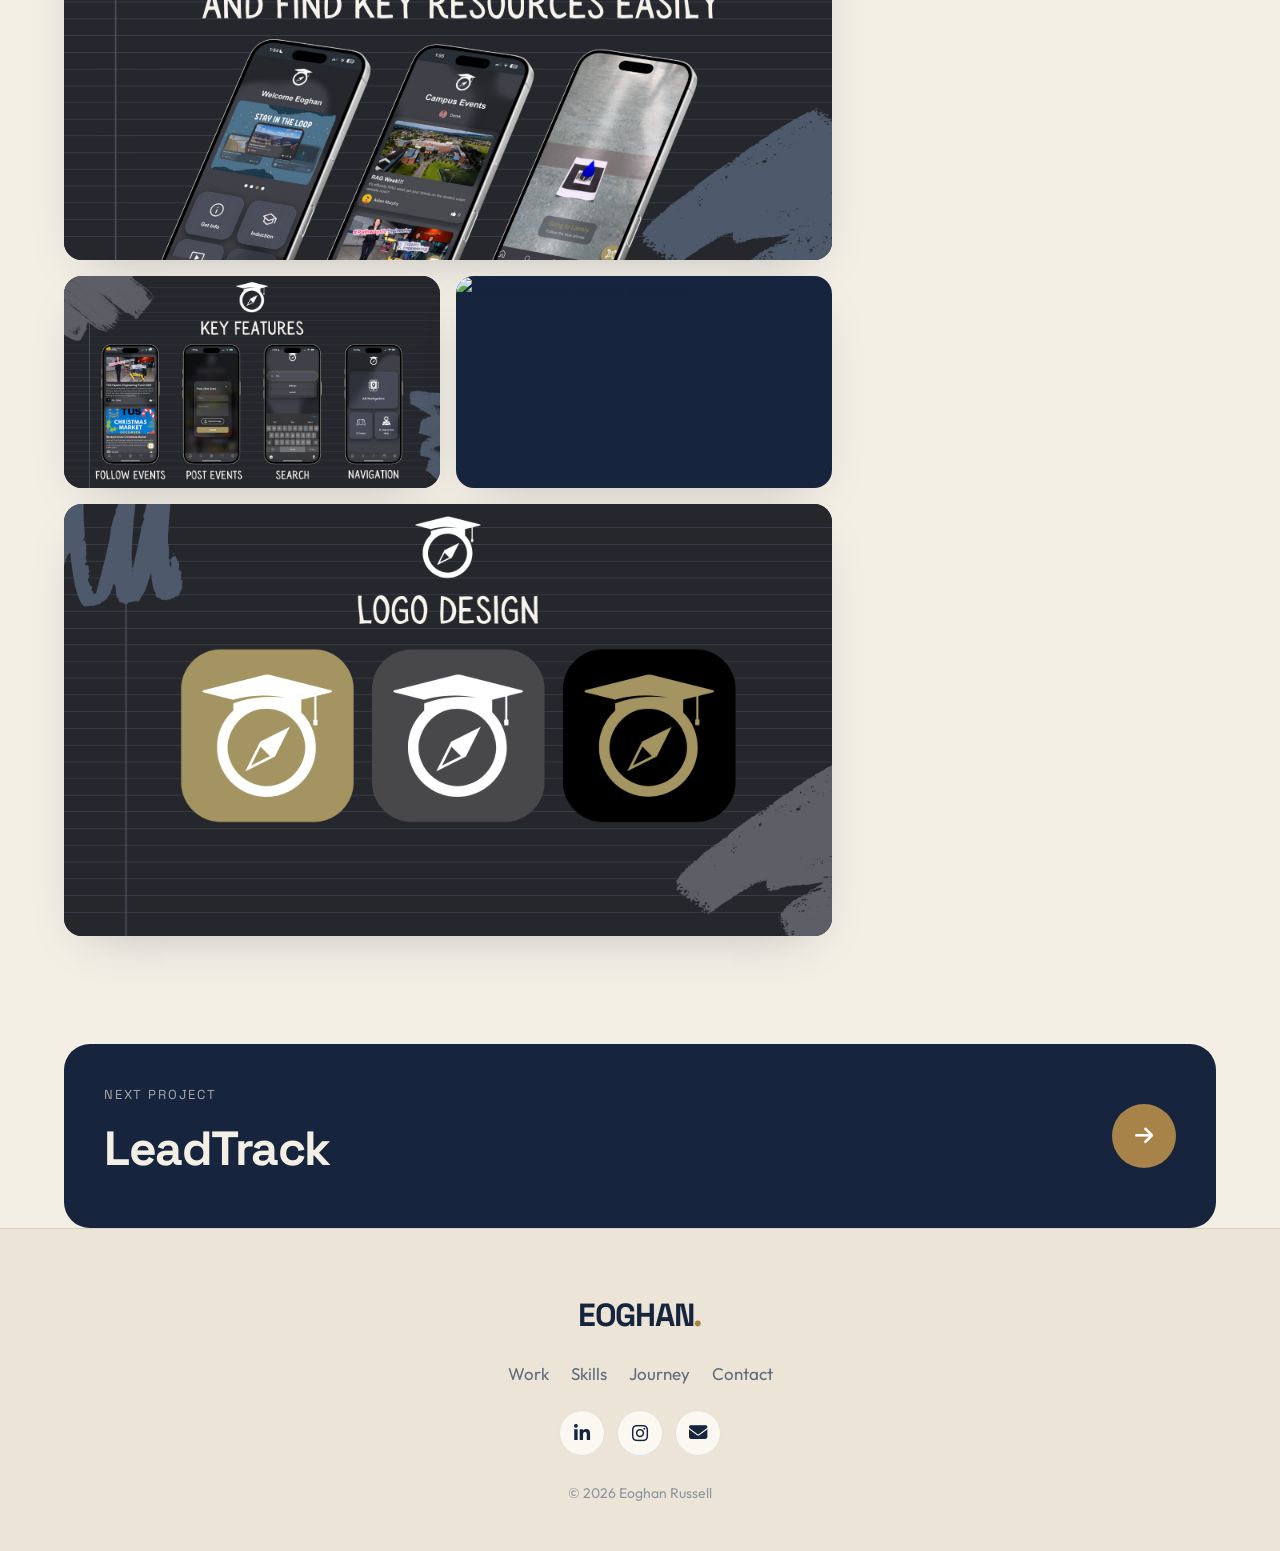
==== commit 1ce108e5: "Speed up the site and improve how it appears on Google Performance: animation loops now sleep when n" ====
--- a/campusnav/index.html
+++ b/campusnav/index.html
@@ -11,11 +11,14 @@
   <meta property="og:image" content="https://eoghanrussell.com/assets/img/og.jpg">
   <meta name="twitter:card" content="summary_large_image">
   <link rel="canonical" href="https://eoghanrussell.com/campusnav/">
+  <meta property="og:site_name" content="Eoghan Russell">
+  <link rel="icon" href="/favicon.ico" sizes="48x48">
   <link rel="icon" href="/assets/img/favicon.svg" type="image/svg+xml">
+  <link rel="apple-touch-icon" href="/assets/img/icons/apple-touch-icon.png">
   <link rel="preconnect" href="https://fonts.googleapis.com">
   <link rel="preconnect" href="https://fonts.gstatic.com" crossorigin>
   <link href="https://fonts.googleapis.com/css2?family=Outfit:wght@300;400;500;600;700&family=Space+Grotesk:wght@400;500;600;700&display=swap" rel="stylesheet">
-  <link rel="stylesheet" href="https://cdnjs.cloudflare.com/ajax/libs/font-awesome/6.4.0/css/all.min.css">
+  <link rel="stylesheet" href="https://cdnjs.cloudflare.com/ajax/libs/font-awesome/6.4.0/css/all.min.css" media="print" onload="this.media='all'">
   <link rel="stylesheet" href="/css/classic.css">
   <script>(function(){var r=document.documentElement;try{var t=localStorage.getItem('theme')||(matchMedia('(prefers-color-scheme: dark)').matches?'dark':'light');r.dataset.theme=t;if(sessionStorage.getItem('curtain')==='1'&&!matchMedia('(prefers-reduced-motion: reduce)').matches){r.classList.add('arriving')}sessionStorage.removeItem('curtain')}catch(e){r.dataset.theme='light'}})();</script>
 </head>
--- a/css/classic.css
+++ b/css/classic.css
@@ -135,8 +135,11 @@
 .hero-visual { position: relative; perspective: 1200px; }
 .tilt-card { position: relative; width: 100%; aspect-ratio: 4 / 5; max-height: 72vh; border-radius: var(--r-lg); transform-style: preserve-3d; box-shadow: var(--shadow-lg); will-change: transform; background: var(--card); }
 .tilt-card img { width: 100%; height: 100%; object-fit: cover; object-position: center 22%; border-radius: var(--r-lg); }
-.tilt-card::after { content: ''; position: absolute; inset: 0; border-radius: var(--r-lg); background: radial-gradient(circle at var(--gx, 30%) var(--gy, 20%), rgba(255, 255, 255, .32), transparent 45%); pointer-events: none; mix-blend-mode: soft-light; }
-.tilt-badge { position: absolute; left: -22px; bottom: 34px; transform: translateZ(60px); padding: 14px 18px; border-radius: 16px; display: flex; align-items: center; gap: 12px; box-shadow: var(--shadow); }
+.tilt-card { overflow: visible; }
+.tilt-glare { position: absolute; inset: 0; border-radius: var(--r-lg); pointer-events: none; overflow: hidden; }
+.tilt-glare i { position: absolute; left: -10%; top: -10%; width: 70%; height: 60%; background: radial-gradient(circle, rgba(255, 255, 255, .22), transparent 65%); }
+.tilt-badge.glass { backdrop-filter: none; -webkit-backdrop-filter: none; background: var(--card); }
+.tilt-badge { position: absolute; left: -22px; bottom: 34px; z-index: 2; transform: translateZ(60px); padding: 14px 18px; border-radius: 16px; display: flex; align-items: center; gap: 12px; box-shadow: var(--shadow); }
 .tilt-badge i { width: 38px; height: 38px; border-radius: 50%; display: grid; place-items: center; background: var(--text); color: var(--bg); font-size: 15px; }
 .tilt-badge b { display: block; font-family: var(--f-head); font-size: 15px; line-height: 1.2; }
 .tilt-badge span { font-size: 13px; color: var(--muted); }
@@ -161,7 +164,7 @@
 @property --flip { syntax: '<angle>'; inherits: true; initial-value: 0deg; }
 @property --lift { syntax: '<length>'; inherits: true; initial-value: 0px; }
 .project-card { position: relative; height: 420px; perspective: 1400px; outline: none; --tx: 0deg; --ty: 0deg; transition: --flip 1s cubic-bezier(.65, 0, .25, 1), --lift .55s var(--ease); }
-.project-card::after { content: ''; position: absolute; left: 10%; right: 10%; bottom: -14px; height: 30px; border-radius: 50%; background: radial-gradient(rgba(22, 36, 61, .35), transparent 70%); filter: blur(8px); opacity: .35; transform: scale(.9); transition: opacity .6s var(--ease), transform .6s var(--ease); z-index: -1; }
+.project-card::after { content: ''; position: absolute; left: 10%; right: 10%; bottom: -14px; height: 30px; border-radius: 50%; background: radial-gradient(ellipse at center, rgba(22, 36, 61, .3), transparent 70%); opacity: .35; transform: scale(.9); transition: opacity .6s var(--ease), transform .6s var(--ease); z-index: -1; }
 .project-inner { position: relative; width: 100%; height: 100%; transform-style: preserve-3d; transform: translateZ(var(--lift)) rotateX(var(--ty)) rotateY(calc(var(--tx) + var(--flip))); transition: transform .25s ease-out; }
 .project-card:hover, .project-card:focus-within, .project-card.flipped { --flip: 180deg; --lift: 34px; }
 .project-card:hover::after, .project-card:focus-within::after, .project-card.flipped::after { opacity: .9; transform: scale(1.05) translateY(10px); }
@@ -370,7 +373,7 @@
 .hero-visual-wrap { will-change: transform; perspective: 1200px; }
 
 /* ---------- Magnetic ---------- */
-[data-magnetic] { will-change: transform; }
+
 @media (prefers-reduced-motion: reduce) { .hero-seq, .split-w > span { opacity: 1; transform: none; } .project-card { transition: none; } }
 
 /* ==========================================================
@@ -513,3 +516,6 @@
 ::view-transition-old(root), ::view-transition-new(root) { animation: none; mix-blend-mode: normal; }
 ::view-transition-old(root) { z-index: 1; }
 ::view-transition-new(root) { z-index: 2; }
+
+/* ---------- Performance ---------- */
+.hero-glow { will-change: auto; }
